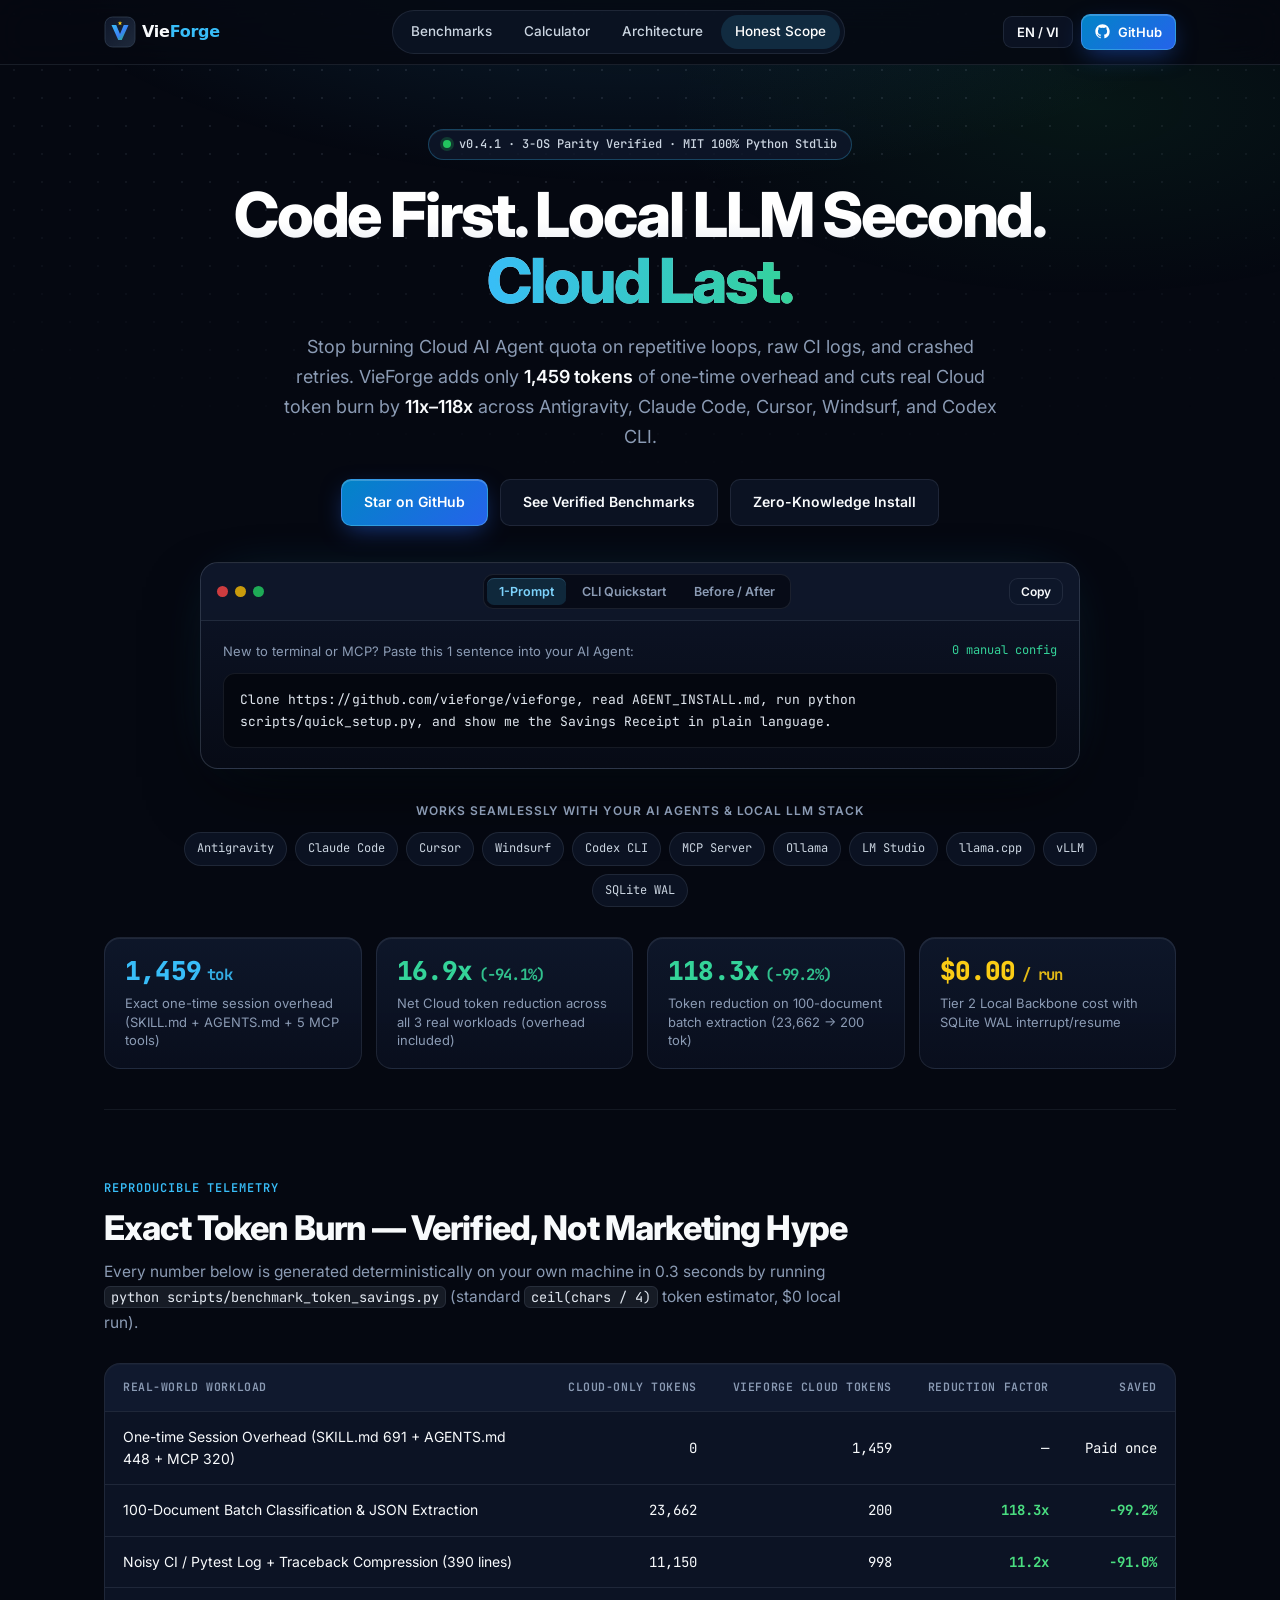
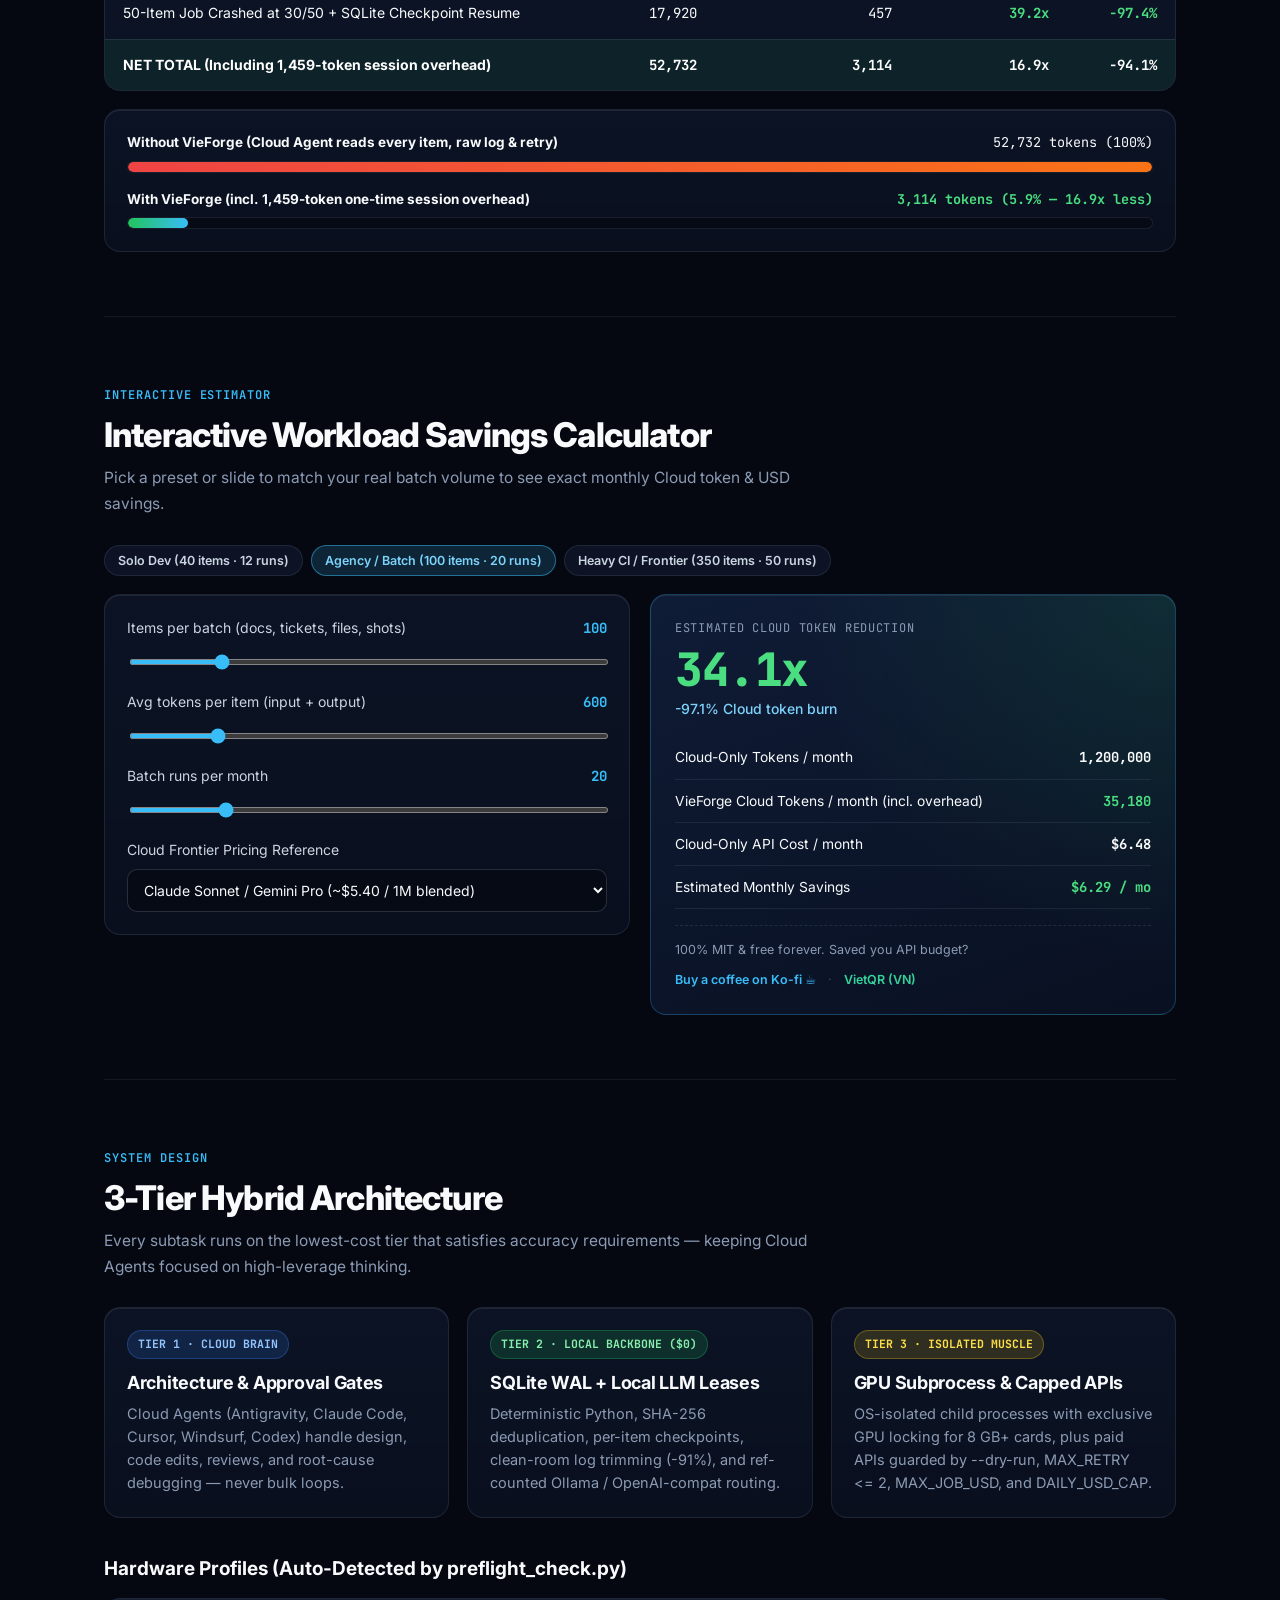
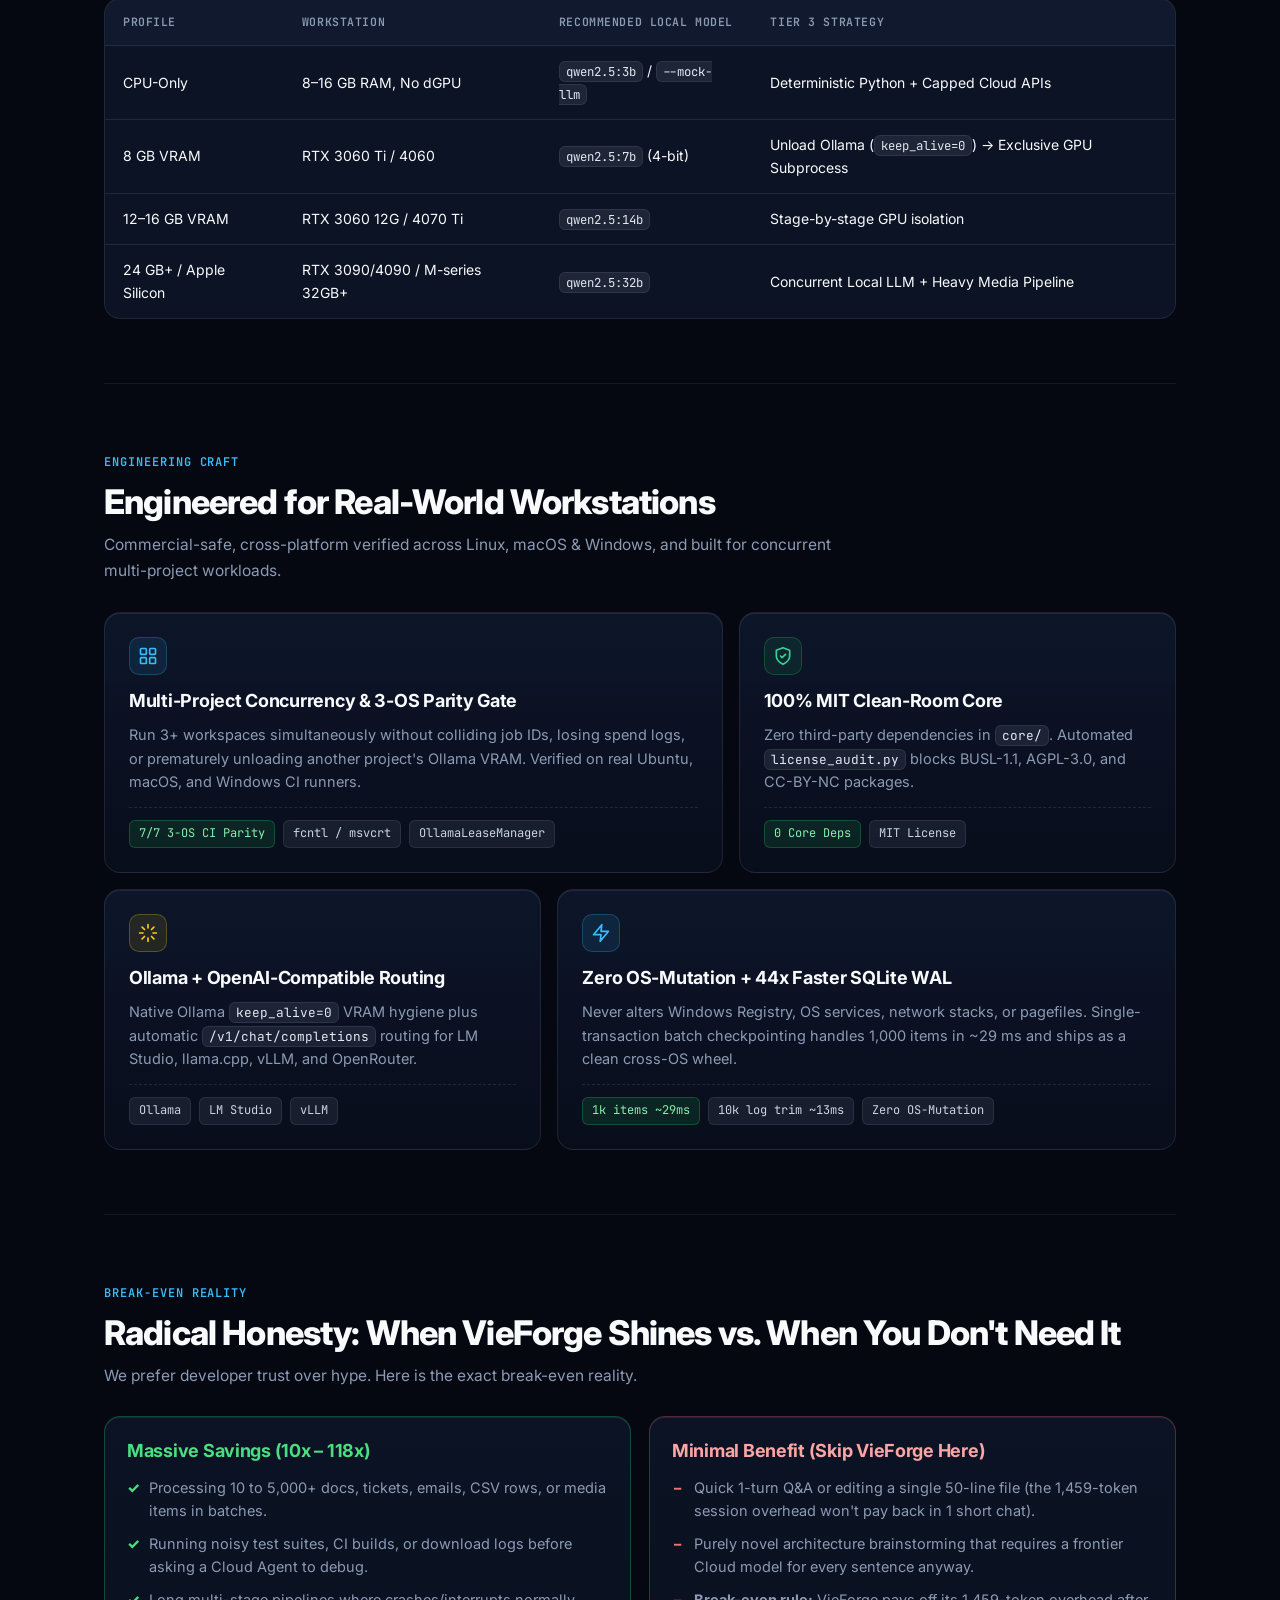
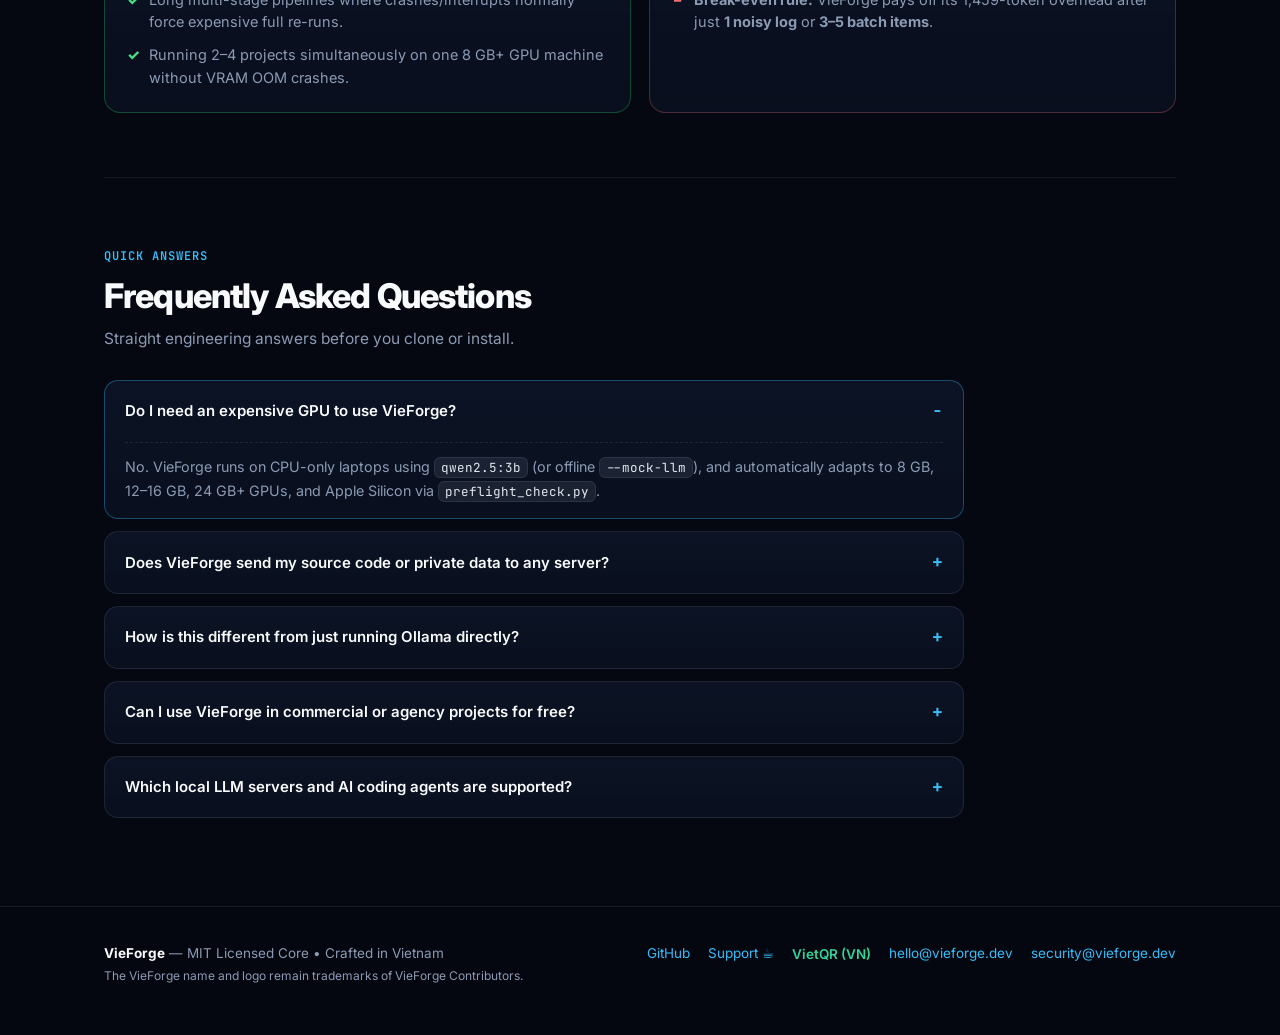
==== website/index.html @ b996d918 "docs(readme,website): add PyPI pip install vieforge quickstart and Example 03" ====
<!doctype html>
<html lang="en">
<head>
  <meta charset="utf-8" />
  <meta name="viewport" content="width=device-width, initial-scale=1" />
  <title>VieForge — 3-Tier Hybrid AI Agent Harness (16.9x Fewer Cloud Tokens)</title>
  <meta name="description" content="Code First, Local LLM Second, Cloud Last. Verified reproducible benchmarks: 1,459-token session overhead, 16.9x net Cloud token reduction (-94.1%) on real batch, CI log, and resume workloads." />
  <meta name="theme-color" content="#050811" />
  <link rel="canonical" href="https://vieforge.dev/" />
  <link rel="alternate" hreflang="en" href="https://vieforge.dev/?lang=en" />
  <link rel="alternate" hreflang="vi" href="https://vieforge.dev/?lang=vi" />
  <link rel="alternate" hreflang="x-default" href="https://vieforge.dev/" />
  <meta property="og:site_name" content="VieForge" />
  <meta property="og:locale" content="en_US" />
  <meta property="og:locale:alternate" content="vi_VN" />
  <meta property="og:title" content="VieForge — 3-Tier Hybrid AI Agent Harness (16.9x Fewer Cloud Tokens)" />
  <meta property="og:description" content="Cut Cloud AI Agent token burn by 11x–118x on real batch, CI log, and resume workloads. 100% Python stdlib, MIT clean-room, reproducible $0 benchmark included." />
  <meta property="og:url" content="https://vieforge.dev/" />
  <meta property="og:type" content="website" />
  <meta property="og:image" content="https://vieforge.dev/assets/og-card.png" />
  <meta property="og:image:width" content="1200" />
  <meta property="og:image:height" content="630" />
  <meta property="og:image:alt" content="VieForge — Code First, Local LLM Second, Cloud Last. 16.9x fewer Cloud tokens (-94.1%)." />
  <meta name="twitter:card" content="summary_large_image" />
  <meta name="twitter:title" content="VieForge — 3-Tier Hybrid AI Agent Harness (16.9x Fewer Cloud Tokens)" />
  <meta name="twitter:description" content="Cut Cloud AI Agent token burn by 11x–118x on real workloads. 100% Python stdlib, MIT clean-room, reproducible $0 benchmark." />
  <meta name="twitter:image" content="https://vieforge.dev/assets/og-card.png" />
  <link rel="icon" type="image/svg+xml" href="assets/favicon.svg" />
  <link rel="apple-touch-icon" href="assets/favicon.svg" />
  <link rel="preconnect" href="https://fonts.googleapis.com" />
  <link rel="preconnect" href="https://fonts.gstatic.com" crossorigin />
  <link href="https://fonts.googleapis.com/css2?family=Inter:wght@400;500;600;700;800&family=JetBrains+Mono:wght@400;500;600;700&display=swap" rel="stylesheet" />
  <script type="application/ld+json">
  {
    "@context": "https://schema.org",
    "@type": "SoftwareApplication",
    "name": "VieForge",
    "applicationCategory": "DeveloperApplication",
    "operatingSystem": "Windows, macOS, Linux",
    "url": "https://vieforge.dev/",
    "codeRepository": "https://github.com/vieforge/vieforge",
    "license": "https://opensource.org/licenses/MIT",
    "description": "Code First, Local LLM Second, Cloud Last. 3-Tier Hybrid AI Agent Harness for checkpointed, budget-guarded local execution with 16.9x net Cloud token reduction.",
    "offers": {
      "@type": "Offer",
      "price": "0",
      "priceCurrency": "USD"
    }
  }
  </script>
  <script type="application/ld+json">
  {
    "@context": "https://schema.org",
    "@type": "FAQPage",
    "mainEntity": [
      {
        "@type": "Question",
        "name": "Do I need an expensive GPU to run VieForge?",
        "acceptedAnswer": {
          "@type": "Answer",
          "text": "No. VieForge works on CPU-only laptops with qwen2.5:3b or offline --mock-llm, and automatically scales to 8 GB, 12-16 GB, 24 GB+ GPUs, and Apple Silicon via preflight_check.py."
        }
      },
      {
        "@type": "Question",
        "name": "Does VieForge send my source code or data to external servers?",
        "acceptedAnswer": {
          "@type": "Answer",
          "text": "No. All SQLite checkpoints, log trimming, and local LLM routing run 100% locally on your workstation with zero telemetry and zero external relay."
        }
      },
      {
        "@type": "Question",
        "name": "How is VieForge different from just calling Ollama directly?",
        "acceptedAnswer": {
          "@type": "Answer",
          "text": "VieForge adds per-item SQLite WAL crash/resume ($0 re-runs), SHA-256 deduplication, 91% CI log compression, hard USD budget caps, ref-counted multi-project VRAM leases, and 5 compact MCP tools."
        }
      },
      {
        "@type": "Question",
        "name": "Is VieForge free for commercial and agency projects?",
        "acceptedAnswer": {
          "@type": "Answer",
          "text": "Yes. The core engine is 100% MIT-licensed Python stdlib with an automated license_audit.py scanner blocking AGPL, BUSL-1.1, and non-commercial dependencies."
        }
      }
    ]
  }
  </script>
  <style>
    :root {
      --bg: #050811;
      --bg-elevated: #0a101f;
      --surface: #0c1324;
      --panel: #0c1324;
      --surface-2: #121c33;
      --border: rgba(148, 163, 184, 0.14);
      --border-strong: rgba(148, 163, 184, 0.24);
      --line: rgba(148, 163, 184, 0.16);
      --specular: rgba(255, 255, 255, 0.08);
      --text: #f8fafc;
      --text-soft: #cbd5e1;
      --muted: #8b9bb4;
      --accent: #38bdf8;
      --accent-blue: #3b82f6;
      --accent-2: #22c55e;
      --emerald: #34d399;
      --gold: #facc15;
      --danger: #f87171;
      --font-sans: "Inter", system-ui, -apple-system, BlinkMacSystemFont, "Segoe UI", Roboto, sans-serif;
      --font-mono: "JetBrains Mono", ui-monospace, SFMono-Regular, Consolas, monospace;
      --radius: 16px;
      --radius-sm: 10px;
    }

    * { box-sizing: border-box; }
    html {
      scroll-behavior: smooth;
      overflow-x: clip;
      -webkit-text-size-adjust: 100%;
    }
    body {
      margin: 0;
      font-family: var(--font-sans);
      background-color: var(--bg);
      color: var(--text);
      line-height: 1.6;
      overflow-x: clip;
      max-width: 100%;
      position: relative;
      -webkit-font-smoothing: antialiased;
    }

    /* Subtle architectural dot-grid + radial top spotlight (Linear/Vercel aesthetic) */
    .bg-atmosphere {
      position: fixed;
      inset: 0;
      z-index: -1;
      pointer-events: none;
      background:
        radial-gradient(ellipse 80% 50% at 50% -12%, rgba(56, 189, 248, 0.16), transparent 65%),
        radial-gradient(ellipse 55% 35% at 85% 12%, rgba(34, 197, 94, 0.08), transparent 60%);
    }
    .bg-grid {
      position: fixed;
      inset: 0;
      z-index: -1;
      pointer-events: none;
      background-image: radial-gradient(rgba(148, 163, 184, 0.14) 1px, transparent 1px);
      background-size: 28px 28px;
      mask-image: radial-gradient(ellipse 90% 60% at 50% 0%, #000 35%, transparent 90%);
      -webkit-mask-image: radial-gradient(ellipse 90% 60% at 50% 0%, #000 35%, transparent 90%);
    }

    img, svg { max-width: 100%; height: auto; }
    code {
      font-family: var(--font-mono);
      font-size: 0.88em;
      background: rgba(148, 163, 184, 0.12);
      border: 1px solid rgba(148, 163, 184, 0.14);
      padding: 1px 6px;
      border-radius: 6px;
      color: #e2e8f0;
      overflow-wrap: anywhere;
      word-break: break-word;
    }
    a { color: var(--accent); text-decoration: none; transition: color 0.15s ease; }
    a:hover { color: #7dd3fc; }
    a:focus-visible, button:focus-visible, input:focus-visible, select:focus-visible, summary:focus-visible {
      outline: 2px solid var(--accent);
      outline-offset: 2px;
      border-radius: 6px;
    }
    .skip-link {
      position: fixed;
      top: -60px;
      left: 16px;
      z-index: 100;
      padding: 10px 16px;
      border-radius: 10px;
      background: #0284c7;
      color: #fff;
      font-weight: 700;
      font-size: 13.5px;
      transition: top 0.15s ease;
    }
    .skip-link:focus { top: 12px; color: #fff; }

    .container { width: 100%; max-width: 1120px; margin: 0 auto; padding: 0 24px; }
    main, section, .card, .bento-card, .kpi, .demo-window, .calc-out, .table-wrap, .terminal {
      min-width: 0;
      max-width: 100%;
    }
    section[id] { scroll-margin-top: 76px; }

    /* Sticky Minimal Glass Navbar */
    header {
      position: sticky;
      top: 0;
      z-index: 40;
      background: rgba(5, 8, 17, 0.8);
      backdrop-filter: blur(16px);
      -webkit-backdrop-filter: blur(16px);
      border-bottom: 1px solid var(--border);
    }
    .nav {
      display: flex;
      align-items: center;
      justify-content: space-between;
      height: 64px;
      gap: 16px;
    }
    .brand-link { display: inline-flex; align-items: center; flex-shrink: 0; }
    .brand-logo { height: 32px; width: auto; display: block; }

    .nav-center {
      display: flex;
      align-items: center;
      gap: 4px;
      padding: 4px;
      border-radius: 999px;
      background: rgba(15, 23, 42, 0.65);
      border: 1px solid var(--border);
    }
    .nav-center a {
      color: var(--text-soft);
      font-size: 13.5px;
      font-weight: 500;
      padding: 6px 14px;
      border-radius: 999px;
      transition: background 0.15s ease, color 0.15s ease;
    }
    .nav-center a:hover, .nav-center a.active {
      background: rgba(56, 189, 248, 0.14);
      color: #fff;
      text-decoration: none;
    }
    .star-pill {
      display: none;
      font-family: var(--font-mono);
      font-size: 11.5px;
      padding: 1px 6px;
      border-radius: 999px;
      background: rgba(255, 255, 255, 0.18);
      color: #fff;
    }
    .star-pill.ready { display: inline-flex; align-items: center; }
    .nav-actions {
      display: flex;
      align-items: center;
      gap: 8px;
      flex-shrink: 0;
    }

    .btn {
      display: inline-flex;
      align-items: center;
      justify-content: center;
      gap: 8px;
      padding: 10px 18px;
      border-radius: var(--radius-sm);
      font-family: inherit;
      font-weight: 600;
      font-size: 14px;
      border: 1px solid var(--border);
      cursor: pointer;
      transition: transform 0.14s ease, background 0.15s ease, border-color 0.15s ease, box-shadow 0.15s ease;
      text-align: center;
      max-width: 100%;
      white-space: nowrap;
    }
    .btn:active { transform: translateY(1px); }
    .btn-sm { padding: 7px 13px; font-size: 13px; border-radius: 9px; }
    .btn-primary {
      background: linear-gradient(135deg, #0284c7 0%, #2563eb 100%);
      color: #fff;
      border: 1px solid rgba(125, 211, 252, 0.35);
      box-shadow: 0 1px 0 rgba(255,255,255,0.2) inset, 0 8px 24px -6px rgba(37, 99, 235, 0.55);
    }
    .btn-primary:hover {
      color: #fff;
      filter: brightness(1.08);
      box-shadow: 0 1px 0 rgba(255,255,255,0.25) inset, 0 12px 28px -6px rgba(56, 189, 248, 0.6);
      text-decoration: none;
    }
    .btn-ghost {
      background: rgba(15, 23, 42, 0.72);
      color: var(--text);
      border-color: var(--border);
    }
    .btn-ghost:hover {
      background: var(--surface-2);
      border-color: var(--border-strong);
      color: #fff;
      text-decoration: none;
    }

    .menu-toggle {
      display: none;
      width: 40px;
      height: 40px;
      padding: 0;
      border-radius: 10px;
      background: rgba(15, 23, 42, 0.8);
      border: 1px solid var(--border);
      color: var(--text);
      align-items: center;
      justify-content: center;
      cursor: pointer;
    }
    .mobile-drawer {
      display: none;
      position: fixed;
      top: 57px;
      left: 0;
      right: 0;
      z-index: 39;
      background: rgba(5, 8, 17, 0.96);
      backdrop-filter: blur(20px);
      -webkit-backdrop-filter: blur(20px);
      border-bottom: 1px solid var(--border-strong);
      padding: 12px 16px 18px;
      box-shadow: 0 24px 48px rgba(0, 0, 0, 0.65);
    }
    .mobile-drawer.open { display: block; }
    .mobile-drawer a {
      display: flex;
      align-items: center;
      justify-content: space-between;
      padding: 13px 12px;
      border-radius: 10px;
      color: var(--text);
      font-size: 15px;
      font-weight: 600;
      border-bottom: 1px solid rgba(148, 163, 184, 0.08);
    }
    .mobile-drawer a:last-of-type { border-bottom: 0; }
    .mobile-drawer a:hover { background: rgba(56, 189, 248, 0.08); text-decoration: none; }

    /* Hero Section */
    .hero { padding: 64px 0 40px; text-align: center; }
    .status-pill {
      display: inline-flex;
      align-items: center;
      justify-content: center;
      gap: 8px;
      padding: 6px 14px;
      border-radius: 999px;
      font-family: var(--font-mono);
      font-size: 12px;
      font-weight: 500;
      background: rgba(15, 23, 42, 0.85);
      color: #cbd5e1;
      border: 1px solid rgba(56, 189, 248, 0.28);
      box-shadow: 0 1px 0 var(--specular) inset;
      margin-bottom: 22px;
      max-width: 100%;
      line-height: 1.4;
    }
    .pulse-dot {
      width: 8px;
      height: 8px;
      border-radius: 50%;
      background: var(--accent-2);
      box-shadow: 0 0 0 3px rgba(34, 197, 94, 0.22);
      flex-shrink: 0;
    }

    h1 {
      font-size: clamp(32px, 5.6vw, 62px);
      font-weight: 800;
      line-height: 1.07;
      margin: 0 auto 18px;
      letter-spacing: -0.035em;
      max-width: 880px;
      text-wrap: balance;
      background: linear-gradient(180deg, #ffffff 30%, #b6c4da 100%);
      -webkit-background-clip: text;
      -webkit-text-fill-color: transparent;
    }
    h1 .accent-grad {
      background: linear-gradient(95deg, #38bdf8 0%, #34d399 100%);
      -webkit-background-clip: text;
      -webkit-text-fill-color: transparent;
    }
    .lead {
      max-width: 720px;
      margin: 0 auto 28px;
      color: var(--muted);
      font-size: clamp(15.5px, 2vw, 18px);
      line-height: 1.65;
    }
    .lead strong { color: var(--text); font-weight: 600; }

    .cta-row {
      display: flex;
      justify-content: center;
      flex-wrap: wrap;
      gap: 12px;
      margin-bottom: 36px;
    }
    .cta-row .btn { min-height: 46px; padding: 11px 22px; }

    /* Interactive Mac-Style Product Demo Window in Hero */
    .demo-window {
      max-width: 880px;
      margin: 0 auto 32px;
      text-align: left;
      background: linear-gradient(180deg, rgba(14, 22, 42, 0.95) 0%, rgba(7, 11, 22, 0.98) 100%);
      border: 1px solid var(--border-strong);
      border-radius: 18px;
      box-shadow: 0 1px 0 var(--specular) inset, 0 28px 70px -20px rgba(0, 0, 0, 0.8), 0 0 60px -24px rgba(56, 189, 248, 0.25);
      overflow: hidden;
    }
    .demo-bar {
      display: flex;
      align-items: center;
      justify-content: space-between;
      gap: 12px;
      padding: 11px 16px;
      background: rgba(15, 23, 42, 0.9);
      border-bottom: 1px solid var(--border);
      flex-wrap: wrap;
    }
    .win-dots { display: flex; align-items: center; gap: 7px; }
    .win-dots span { width: 11px; height: 11px; border-radius: 50%; }
    .dot-r { background: #ef4444; opacity: 0.85; }
    .dot-y { background: #eab308; opacity: 0.85; }
    .dot-g { background: #22c55e; opacity: 0.85; }

    .demo-tabs {
      display: flex;
      align-items: center;
      gap: 4px;
      background: rgba(5, 8, 17, 0.7);
      border: 1px solid var(--border);
      border-radius: 10px;
      padding: 3px;
      flex-wrap: wrap;
    }
    .demo-tab {
      background: transparent;
      border: 0;
      color: var(--muted);
      font-family: var(--font-sans);
      font-size: 12.5px;
      font-weight: 600;
      padding: 6px 12px;
      border-radius: 7px;
      cursor: pointer;
      transition: background 0.15s ease, color 0.15s ease;
    }
    .demo-tab:hover { color: var(--text); }
    .demo-tab.active {
      background: rgba(56, 189, 248, 0.16);
      color: #7dd3fc;
      box-shadow: 0 1px 0 rgba(125, 211, 252, 0.2) inset;
    }

    .demo-body { padding: 20px 22px; }
    .demo-pane { display: none; }
    .demo-pane.active { display: block; }
    .pane-meta {
      display: flex;
      align-items: center;
      justify-content: space-between;
      gap: 10px;
      flex-wrap: wrap;
      margin-bottom: 12px;
      font-size: 13px;
      color: var(--muted);
    }
    .code-block {
      font-family: var(--font-mono);
      font-size: 13px;
      line-height: 1.65;
      color: #e2e8f0;
      background: #04070f;
      border: 1px solid rgba(148, 163, 184, 0.12);
      border-radius: 12px;
      padding: 15px 16px;
      margin: 0;
      overflow-wrap: anywhere;
      word-break: break-word;
    }
    .code-block .c-dim { color: #64748b; }
    .code-block .c-cyan { color: #38bdf8; }
    .code-block .c-green { color: #4ade80; font-weight: 700; }
    .code-block .c-gold { color: #facc15; }

    .compare-split {
      display: grid;
      grid-template-columns: repeat(2, minmax(0, 1fr));
      gap: 14px;
    }
    .compare-box {
      border-radius: 12px;
      padding: 15px 16px;
      border: 1px solid var(--border);
      background: #04070f;
    }
    .compare-box.bad { border-color: rgba(248, 113, 113, 0.28); }
    .compare-box.good-box { border-color: rgba(34, 197, 94, 0.36); background: rgba(6, 22, 18, 0.55); }
    .compare-tag {
      font-family: var(--font-mono);
      font-size: 11.5px;
      font-weight: 700;
      text-transform: uppercase;
      letter-spacing: 0.04em;
      margin-bottom: 6px;
    }
    .compare-num {
      font-family: var(--font-mono);
      font-size: 24px;
      font-weight: 800;
      line-height: 1.15;
      margin-bottom: 6px;
    }

    /* Ecosystem Trust Strip */
    .ecosystem-strip {
      max-width: 920px;
      margin: 0 auto 30px;
      text-align: center;
    }
    .eco-label {
      font-size: 12px;
      font-weight: 600;
      text-transform: uppercase;
      letter-spacing: 0.08em;
      color: var(--muted);
      margin-bottom: 12px;
    }
    .eco-pills {
      display: flex;
      flex-wrap: wrap;
      justify-content: center;
      gap: 8px;
    }
    .chip {
      display: inline-flex;
      align-items: center;
      gap: 6px;
      padding: 6px 12px;
      border-radius: 999px;
      background: rgba(15, 23, 42, 0.7);
      border: 1px solid var(--border);
      font-family: var(--font-mono);
      font-size: 12px;
      color: var(--text-soft);
      transition: border-color 0.15s ease, color 0.15s ease;
    }
    .chip:hover { border-color: rgba(56, 189, 248, 0.4); color: var(--text); }

    /* KPI Strip */
    .kpi-grid {
      display: grid;
      grid-template-columns: repeat(4, minmax(0, 1fr));
      gap: 14px;
      margin: 0 auto;
      text-align: left;
    }
    .kpi {
      background: linear-gradient(180deg, rgba(16, 25, 46, 0.85) 0%, rgba(10, 16, 31, 0.9) 100%);
      border: 1px solid var(--border);
      border-radius: var(--radius);
      padding: 18px 20px;
      box-shadow: 0 1px 0 var(--specular) inset;
      transition: border-color 0.2s ease, transform 0.2s ease;
    }
    .kpi:hover { border-color: rgba(56, 189, 248, 0.35); transform: translateY(-2px); }
    .kpi-val {
      font-family: var(--font-mono);
      font-size: clamp(20px, 2.5vw, 26px);
      font-weight: 800;
      letter-spacing: -0.03em;
      color: var(--emerald);
      line-height: 1.15;
      display: flex;
      align-items: baseline;
      flex-wrap: wrap;
      gap: 4px 6px;
    }
    .kpi-val.cyan { color: var(--accent); }
    .kpi-val.gold { color: var(--gold); }
    .kpi-sub { font-size: 0.6em; font-weight: 700; opacity: 0.9; }
    .kpi-label { font-size: 13px; color: var(--muted); margin-top: 8px; line-height: 1.45; }

    /* Sections */
    section { padding: 64px 0; border-top: 1px solid rgba(148, 163, 184, 0.1); }
    section.hero { border-top: 0; }
    .sec-kicker {
      display: inline-flex;
      align-items: center;
      gap: 6px;
      font-family: var(--font-mono);
      font-size: 12px;
      font-weight: 600;
      text-transform: uppercase;
      letter-spacing: 0.08em;
      color: var(--accent);
      margin-bottom: 10px;
    }
    h2 {
      font-size: clamp(24px, 3.6vw, 34px);
      font-weight: 800;
      line-height: 1.18;
      margin: 0 0 10px;
      letter-spacing: -0.025em;
      text-wrap: balance;
    }
    .sub {
      color: var(--muted);
      margin: 0 0 28px;
      max-width: 740px;
      font-size: 15.5px;
      line-height: 1.65;
    }

    /* Cards & Bento Grid */
    .card {
      background: linear-gradient(180deg, rgba(14, 22, 42, 0.8) 0%, rgba(10, 16, 31, 0.92) 100%);
      border: 1px solid var(--border);
      border-radius: var(--radius);
      padding: 22px;
      box-shadow: 0 1px 0 var(--specular) inset;
      transition: border-color 0.2s ease, transform 0.2s ease;
    }
    .card:hover { border-color: var(--border-strong); }
    .card h3 { margin: 0 0 8px; font-size: 18px; font-weight: 700; line-height: 1.3; letter-spacing: -0.015em; }
    .card p { margin: 0; color: var(--muted); font-size: 14.5px; line-height: 1.6; }

    .grid-3 { display: grid; grid-template-columns: repeat(3, minmax(0, 1fr)); gap: 18px; }
    .grid-2 { display: grid; grid-template-columns: repeat(2, minmax(0, 1fr)); gap: 18px; }

    /* Asymmetrical Modular Bento Grid (Linear / Supabase standard) */
    .bento-grid {
      display: grid;
      grid-template-columns: repeat(12, minmax(0, 1fr));
      gap: 16px;
    }
    .bento-7 { grid-column: span 7; }
    .bento-5 { grid-column: span 5; }
    .bento-card {
      position: relative;
      overflow: hidden;
      display: flex;
      flex-direction: column;
      justify-content: space-between;
      gap: 14px;
      background: linear-gradient(180deg, rgba(15, 24, 46, 0.85) 0%, rgba(9, 14, 28, 0.96) 100%);
      border: 1px solid var(--border);
      border-radius: var(--radius);
      padding: 24px;
      box-shadow: 0 1px 0 var(--specular) inset;
      transition: border-color 0.2s ease, transform 0.2s ease;
    }
    .bento-card:hover { border-color: rgba(56, 189, 248, 0.35); transform: translateY(-2px); }
    .bento-icon {
      width: 38px;
      height: 38px;
      border-radius: 10px;
      display: inline-flex;
      align-items: center;
      justify-content: center;
      background: rgba(56, 189, 248, 0.1);
      border: 1px solid rgba(56, 189, 248, 0.24);
      color: var(--accent);
      margin-bottom: 12px;
    }
    .bento-icon.green { background: rgba(34, 197, 94, 0.1); border-color: rgba(34, 197, 94, 0.26); color: var(--emerald); }
    .bento-icon.gold { background: rgba(250, 204, 21, 0.1); border-color: rgba(250, 204, 21, 0.26); color: var(--gold); }
    .bento-card h3 { margin: 0 0 8px; font-size: 18px; font-weight: 700; letter-spacing: -0.015em; }
    .bento-card p { margin: 0; color: var(--muted); font-size: 14.5px; line-height: 1.6; }
    .bento-footer {
      display: flex;
      flex-wrap: wrap;
      gap: 8px;
      padding-top: 12px;
      border-top: 1px dashed rgba(148, 163, 184, 0.16);
      font-family: var(--font-mono);
      font-size: 12px;
      color: var(--text-soft);
    }
    .mini-tag {
      padding: 3px 9px;
      border-radius: 6px;
      background: rgba(148, 163, 184, 0.1);
      border: 1px solid rgba(148, 163, 184, 0.14);
    }
    .mini-tag.ok { background: rgba(34, 197, 94, 0.12); border-color: rgba(34, 197, 94, 0.28); color: #86efac; }

    .tier-badge {
      display: inline-flex;
      align-items: center;
      gap: 6px;
      font-family: var(--font-mono);
      font-size: 11.5px;
      font-weight: 700;
      padding: 4px 10px;
      border-radius: 999px;
      margin-bottom: 12px;
    }
    .t1 { background: rgba(59, 130, 246, 0.16); border: 1px solid rgba(59, 130, 246, 0.3); color: #93c5fd; }
    .t2 { background: rgba(34, 197, 94, 0.16); border: 1px solid rgba(34, 197, 94, 0.3); color: #86efac; }
    .t3 { background: rgba(250, 204, 21, 0.15); border: 1px solid rgba(250, 204, 21, 0.3); color: #fde047; }

    /* Tables */
    .table-wrap {
      overflow-x: auto;
      -webkit-overflow-scrolling: touch;
      background: var(--surface);
      border: 1px solid var(--border);
      border-radius: var(--radius);
      box-shadow: 0 1px 0 var(--specular) inset;
    }
    table { width: 100%; border-collapse: collapse; font-size: 14px; }
    th, td { padding: 14px 18px; text-align: left; border-bottom: 1px solid var(--border); }
    th {
      color: var(--muted);
      font-family: var(--font-mono);
      font-weight: 600;
      font-size: 11.5px;
      text-transform: uppercase;
      letter-spacing: 0.05em;
      background: rgba(18, 28, 51, 0.72);
    }
    tbody tr { transition: background 0.12s ease; }
    tbody tr:hover { background: rgba(56, 189, 248, 0.04); }
    tr:last-child td { border-bottom: 0; }
    tr.total-row td { background: rgba(34, 197, 94, 0.09); font-weight: 700; color: #fff; }
    .num { font-family: var(--font-mono); text-align: right; white-space: nowrap; }
    .good { color: #4ade80; font-weight: 700; }

    /* Bar Chart */
    .bar-card { margin-top: 18px; }
    .bar-row { margin-bottom: 16px; }
    .bar-row:last-child { margin-bottom: 0; }
    .bar-meta {
      display: flex;
      justify-content: space-between;
      align-items: baseline;
      flex-wrap: wrap;
      font-size: 13.5px;
      margin-bottom: 7px;
      gap: 4px 12px;
    }
    .bar-track {
      height: 12px;
      background: #060a14;
      border-radius: 999px;
      overflow: hidden;
      border: 1px solid var(--border);
    }
    .bar-fill { height: 100%; border-radius: 999px; transition: width 0.45s cubic-bezier(0.22, 1, 0.36, 1); }
    .bar-cloud { background: linear-gradient(90deg, #ef4444, #f97316); }
    .bar-vf { background: linear-gradient(90deg, #22c55e, #38bdf8); }

    /* Calculator */
    .preset-row {
      display: flex;
      flex-wrap: wrap;
      gap: 8px;
      margin-bottom: 18px;
    }
    .preset-btn {
      padding: 7px 13px;
      border-radius: 999px;
      border: 1px solid var(--border);
      background: rgba(15, 23, 42, 0.8);
      color: var(--text-soft);
      font-family: inherit;
      font-size: 12.5px;
      font-weight: 600;
      cursor: pointer;
      transition: all 0.15s ease;
    }
    .preset-btn:hover { border-color: rgba(56, 189, 248, 0.45); color: #fff; }
    .preset-btn.active {
      background: rgba(56, 189, 248, 0.16);
      border-color: rgba(56, 189, 248, 0.5);
      color: #7dd3fc;
    }

    .calc-grid { display: grid; grid-template-columns: repeat(2, minmax(0, 1fr)); gap: 20px; align-items: start; }
    .field { margin-bottom: 18px; }
    .field label {
      display: flex;
      justify-content: space-between;
      align-items: baseline;
      gap: 10px;
      font-size: 14px;
      margin-bottom: 8px;
      color: var(--text-soft);
    }
    .field label strong { font-family: var(--font-mono); color: var(--accent); font-size: 14px; }
    .field input[type="range"] {
      width: 100%;
      height: 6px;
      accent-color: var(--accent);
      cursor: pointer;
    }
    .field select {
      width: 100%;
      padding: 11px 12px;
      border-radius: 10px;
      border: 1px solid var(--border-strong);
      background: #060a14;
      color: var(--text);
      font-family: inherit;
      font-size: 14px;
    }
    .calc-out {
      background: radial-gradient(circle at top right, rgba(34, 197, 94, 0.12), transparent 55%),
                  linear-gradient(160deg, #0f1c36 0%, #091021 100%);
      border: 1px solid rgba(56, 189, 248, 0.25);
      border-radius: var(--radius);
      padding: 24px;
      box-shadow: 0 1px 0 var(--specular) inset;
    }
    .calc-big {
      font-family: var(--font-mono);
      font-size: clamp(34px, 5vw, 46px);
      font-weight: 800;
      letter-spacing: -0.03em;
      color: #4ade80;
      line-height: 1.05;
      margin: 8px 0 4px;
    }
    .calc-row {
      display: flex;
      justify-content: space-between;
      align-items: baseline;
      gap: 12px;
      padding: 10px 0;
      border-bottom: 1px solid rgba(148, 163, 184, 0.12);
      font-size: 13.8px;
    }
    .calc-row:last-of-type { border-bottom: 0; }

    .list-clean { list-style: none; margin: 14px 0 0; padding: 0; color: var(--muted); font-size: 14.5px; line-height: 1.58; }
    .list-clean li {
      position: relative;
      padding-left: 22px;
      margin-bottom: 10px;
    }
    .list-clean li:last-child { margin-bottom: 0; }
    .list-clean.yes li::before {
      content: "✓";
      position: absolute;
      left: 0;
      top: 0;
      color: #4ade80;
      font-weight: 800;
    }
    .list-clean.no li::before {
      content: "–";
      position: absolute;
      left: 2px;
      top: 0;
      color: #f87171;
      font-weight: 800;
    }

    .faq-list { display: grid; gap: 12px; max-width: 860px; }
    details.faq-item {
      background: linear-gradient(180deg, rgba(14, 22, 42, 0.8) 0%, rgba(10, 16, 31, 0.92) 100%);
      border: 1px solid var(--border);
      border-radius: 14px;
      padding: 0;
      transition: border-color 0.15s ease;
    }
    details.faq-item[open] { border-color: rgba(56, 189, 248, 0.35); }
    details.faq-item summary {
      list-style: none;
      cursor: pointer;
      padding: 16px 20px;
      font-weight: 600;
      font-size: 15px;
      color: var(--text);
      display: flex;
      align-items: center;
      justify-content: space-between;
      gap: 14px;
    }
    details.faq-item summary::-webkit-details-marker { display: none; }
    details.faq-item summary::after {
      content: "+";
      font-family: var(--font-mono);
      font-size: 18px;
      color: var(--accent);
      flex-shrink: 0;
      transition: transform 0.15s ease;
    }
    details.faq-item[open] summary::after { content: "−"; }
    .faq-ans {
      padding: 0 20px 18px;
      color: var(--muted);
      font-size: 14.3px;
      line-height: 1.65;
      border-top: 1px dashed rgba(148, 163, 184, 0.14);
      padding-top: 12px;
      margin: 0 20px 16px;
      padding-left: 0;
      padding-right: 0;
      padding-bottom: 0;
    }

    @media (prefers-reduced-motion: reduce) {
      html { scroll-behavior: auto; }
      *, *::before, *::after { transition-duration: 0.01ms !important; animation-duration: 0.01ms !important; }
    }

    footer {
      border-top: 1px solid var(--border);
      padding: 36px 0 48px;
      margin-top: 24px;
      color: var(--muted);
      font-size: 13.5px;
      background: rgba(4, 7, 15, 0.6);
    }
    .foot-row { display: flex; justify-content: space-between; align-items: flex-start; flex-wrap: wrap; gap: 20px; }
    .foot-links { display: flex; gap: 18px; flex-wrap: wrap; align-items: center; }

    /* Tablet Breakpoint (<= 960px) */
    @media (max-width: 960px) {
      .kpi-grid { grid-template-columns: repeat(2, minmax(0, 1fr)); }
      .grid-3 { grid-template-columns: repeat(2, minmax(0, 1fr)); }
      .bento-7, .bento-5 { grid-column: span 12; }
      .calc-grid { grid-template-columns: 1fr; }
    }

    /* Mobile-First Responsive Experience (<= 768px) */
    @media (max-width: 768px) {
      .container { padding: 0 16px; }
      .nav { height: 56px; gap: 10px; }
      .brand-logo { height: 27px; }
      .nav-center, .nav-gh-desktop { display: none; }
      .menu-toggle { display: inline-flex; }

      .hero { padding: 28px 0 24px; }
      .status-pill { font-size: 11px; padding: 6px 12px; border-radius: 12px; margin-bottom: 16px; }
      h1 { font-size: clamp(27px, 7.6vw, 38px); margin-bottom: 14px; }
      .lead { font-size: 15px; margin-bottom: 22px; }
      .cta-row { flex-direction: column; align-items: stretch; gap: 10px; margin-bottom: 26px; }
      .cta-row .btn { width: 100%; min-height: 46px; }

      .demo-window { border-radius: 14px; margin-bottom: 26px; }
      .demo-bar { padding: 10px 12px; gap: 8px; }
      .win-dots { display: none; }
      .demo-tabs { width: 100%; justify-content: space-between; flex-wrap: nowrap; }
      .demo-tab { flex: 1; text-align: center; padding: 7px 6px; font-size: 11.5px; white-space: nowrap; }
      #copyActiveBtn { width: 100%; background: rgba(56, 189, 248, 0.1); border-color: rgba(56, 189, 248, 0.28); color: #7dd3fc; padding: 8px 12px !important; }
      .demo-body { padding: 14px; }
      .code-block { padding: 12px; font-size: 12px; }
      .compare-split { grid-template-columns: 1fr; gap: 10px; }
      .compare-num { font-size: 21px; }

      .kpi-grid { grid-template-columns: repeat(2, minmax(0, 1fr)); gap: 10px; }
      .kpi { padding: 14px 13px; border-radius: 13px; }
      .kpi-val { font-size: 19px; }
      .kpi-label { font-size: 12px; margin-top: 6px; }

      section { padding: 40px 0; }
      h2 { font-size: 23px; }
      .sub { font-size: 14.2px; margin-bottom: 20px; }
      .grid-3, .grid-2 { grid-template-columns: 1fr; gap: 14px; }
      .card, .bento-card, .calc-out { padding: 17px; border-radius: 14px; }
      .preset-row { gap: 6px; }
      .preset-btn { flex: 1 1 auto; text-align: center; padding: 8px 10px; }

      /* Scannable Mobile Cards for Data Tables (Zero Horizontal Scroll/Cutoff) */
      .table-wrap { background: transparent; border: 0; border-radius: 0; box-shadow: none; overflow: visible; }
      table.resp-table, table.resp-table thead, table.resp-table tbody,
      table.resp-table th, table.resp-table td, table.resp-table tr {
        display: block; width: 100%;
      }
      table.resp-table thead { display: none; }
      table.resp-table tr {
        background: var(--surface);
        border: 1px solid var(--border);
        border-radius: 13px;
        padding: 13px 15px;
        margin-bottom: 10px;
      }
      table.resp-table tr:last-child { margin-bottom: 0; }
      table.resp-table tr.total-row {
        background: rgba(34, 197, 94, 0.1);
        border-color: rgba(34, 197, 94, 0.38);
      }
      table.resp-table td {
        display: flex;
        justify-content: space-between;
        align-items: baseline;
        gap: 12px;
        padding: 7px 0;
        border-bottom: 1px dashed rgba(148, 163, 184, 0.14);
        font-size: 13.5px;
        text-align: right;
        white-space: normal;
      }
      table.resp-table td:last-child { border-bottom: 0; padding-bottom: 0; }
      table.resp-table td:first-child {
        display: block;
        text-align: left;
        font-weight: 700;
        color: var(--text);
        padding: 0 0 9px;
        margin-bottom: 4px;
        border-bottom: 1px solid var(--border);
        font-size: 14px;
        line-height: 1.4;
      }
      table.resp-table td:first-child::before { display: none; }
      table.resp-table td::before {
        content: attr(data-label);
        font-family: var(--font-sans);
        font-size: 12px;
        font-weight: 600;
        color: var(--muted);
        text-align: left;
        flex-shrink: 0;
      }
      table.resp-table tr.total-row td { background: transparent; }

      .calc-row { font-size: 13px; }
      .foot-row { flex-direction: column; gap: 16px; }
      .foot-links { gap: 14px; }
    }

    @media (max-width: 350px) {
      .kpi-grid { grid-template-columns: 1fr; }
    }
  </style>
</head>
<body>
  <a href="#main-content" class="skip-link" data-i18n="skipLink">Skip to content</a>
  <div class="bg-atmosphere" aria-hidden="true"></div>
  <div class="bg-grid" aria-hidden="true"></div>

  <header>
    <div class="container nav">
      <a href="#" class="brand-link" aria-label="VieForge Home">
        <img src="assets/logo.svg" alt="VieForge" class="brand-logo" />
      </a>
      <nav class="nav-center" aria-label="Primary">
        <a href="#benchmarks" data-i18n="navBench">Benchmarks</a>
        <a href="#calculator" data-i18n="navCalc">Calculator</a>
        <a href="#architecture" data-i18n="navArch">Architecture</a>
        <a href="#honest-scope" data-i18n="navHonest">Honest Scope</a>
      </nav>
      <div class="nav-actions">
        <button type="button" id="langBtn" class="btn btn-ghost btn-sm lang-toggle" aria-label="Switch language">EN / VI</button>
        <a href="https://github.com/vieforge/vieforge" target="_blank" rel="noopener" class="btn btn-primary btn-sm nav-gh-desktop">
          <svg width="15" height="15" viewBox="0 0 24 24" fill="currentColor" aria-hidden="true"><path d="M12 .5C5.65.5.5 5.65.5 12c0 5.08 3.29 9.39 7.86 10.91.57.1.78-.25.78-.55v-1.95c-3.2.7-3.87-1.54-3.87-1.54-.52-1.33-1.28-1.68-1.28-1.68-1.05-.72.08-.7.08-.7 1.16.08 1.77 1.19 1.77 1.19 1.03 1.77 2.71 1.26 3.37.96.1-.75.4-1.26.73-1.55-2.55-.29-5.23-1.28-5.23-5.68 0-1.25.45-2.28 1.18-3.08-.12-.29-.51-1.46.11-3.05 0 0 .97-.31 3.17 1.18a10.9 10.9 0 0 1 5.76 0c2.2-1.49 3.17-1.18 3.17-1.18.62 1.59.23 2.76.11 3.05.74.8 1.18 1.83 1.18 3.08 0 4.41-2.69 5.39-5.25 5.67.42.36.78 1.06.78 2.14v3.17c0 .31.21.66.79.55A11.51 11.51 0 0 0 23.5 12C23.5 5.65 18.35.5 12 .5Z"/></svg>
          GitHub
          <span id="ghStarsBadge" class="star-pill" aria-label="GitHub stars"></span>
        </a>
        <button type="button" id="menuBtn" class="menu-toggle" aria-label="Toggle Menu" aria-expanded="false">
          <svg width="20" height="20" viewBox="0 0 24 24" fill="none" stroke="currentColor" stroke-width="2.2" stroke-linecap="round"><line x1="4" y1="7" x2="20" y2="7"/><line x1="4" y1="12" x2="20" y2="12"/><line x1="4" y1="17" x2="20" y2="17"/></svg>
        </button>
      </div>
    </div>
  </header>

  <div id="mobileDrawer" class="mobile-drawer" aria-label="Mobile Navigation">
    <a href="#benchmarks" class="drawer-link"><span data-i18n="navBench">Benchmarks</span><span style="color:var(--muted);">→</span></a>
    <a href="#calculator" class="drawer-link"><span data-i18n="navCalc">Calculator</span><span style="color:var(--muted);">→</span></a>
    <a href="#architecture" class="drawer-link"><span data-i18n="navArch">Architecture</span><span style="color:var(--muted);">→</span></a>
    <a href="#honest-scope" class="drawer-link"><span data-i18n="navHonest">Honest Scope</span><span style="color:var(--muted);">→</span></a>
    <a href="https://github.com/vieforge/vieforge" target="_blank" rel="noopener" class="drawer-link"><span>GitHub Repository</span><span style="color:var(--accent);">↗</span></a>
  </div>

  <main id="main-content" class="container">
    <section class="hero">
      <div class="status-pill">
        <span class="pulse-dot" aria-hidden="true"></span>
        <span data-i18n="heroPill">v0.4.1 · 3-OS Parity Verified · MIT 100% Python Stdlib</span>
      </div>
      <h1 data-i18n="heroTitle">Code First. Local LLM Second.<br /><span class="accent-grad">Cloud Last.</span></h1>
      <p class="lead" data-i18n="heroLead">
        Stop burning Cloud AI Agent quota on repetitive loops, raw CI logs, and crashed retries.
        VieForge adds only <strong>1,459 tokens</strong> of one-time overhead and cuts real Cloud token burn by <strong>11x–118x</strong> across Antigravity, Claude Code, Cursor, Windsurf, and Codex CLI.
      </p>
      <div class="cta-row">
        <a class="btn btn-primary" href="https://github.com/vieforge/vieforge" target="_blank" rel="noopener" data-i18n="ctaGithub">Star on GitHub</a>
        <a class="btn btn-ghost" href="#benchmarks" data-i18n="ctaBench">See Verified Benchmarks</a>
        <a class="btn btn-ghost" href="https://github.com/vieforge/vieforge/blob/main/AGENT_INSTALL.md" target="_blank" rel="noopener" data-i18n="ctaGuide">Zero-Knowledge Install</a>
      </div>

      <!-- Interactive Product Window (Linear / Raycast / Vercel style) -->
      <div class="demo-window">
        <div class="demo-bar">
          <div class="win-dots" aria-hidden="true">
            <span class="dot-r"></span><span class="dot-y"></span><span class="dot-g"></span>
          </div>
          <div class="demo-tabs" role="tablist">
            <button type="button" class="demo-tab active" data-tab="prompt" role="tab" aria-selected="true" data-i18n="tabPrompt">1-Prompt Setup</button>
            <button type="button" class="demo-tab" data-tab="cli" role="tab" aria-selected="false" data-i18n="tabCli">CLI Quickstart</button>
            <button type="button" class="demo-tab" data-tab="diff" role="tab" aria-selected="false" data-i18n="tabDiff">Before vs After</button>
          </div>
          <button type="button" id="copyActiveBtn" class="btn btn-ghost btn-sm" style="padding:5px 11px;font-size:12px;" data-i18n="copyBtn">Copy</button>
        </div>
        <div class="demo-body">
          <div class="demo-pane active" id="pane-prompt">
            <div class="pane-meta">
              <span data-i18n="promptLabel">New to terminal or MCP? Paste this 1 sentence into your AI Agent:</span>
              <span style="font-family:var(--font-mono);color:var(--emerald);font-size:12px;" data-i18n="paneZero">0 manual config</span>
            </div>
            <p id="agentPrompt" class="code-block">Clone https://github.com/vieforge/vieforge, read AGENT_INSTALL.md, run python scripts/quick_setup.py, and show me the Savings Receipt in plain language.</p>
          </div>

          <div class="demo-pane" id="pane-cli">
            <div class="pane-meta">
              <span data-i18n="cliLabel">Run locally in 30 seconds — $0, works offline even without Ollama:</span>
              <span style="font-family:var(--font-mono);color:var(--accent);font-size:12px;">Windows · macOS · Linux</span>
            </div>
            <div id="cliSnippet" class="code-block">
              <div><span class="c-cyan">$</span> pip install vieforge</div>
              <div><span class="c-cyan">$</span> vieforge setup</div>
              <div><span class="c-cyan">$</span> vieforge bench</div>
              <div class="c-dim"># Output (0.3s deterministic local run):</div>
              <div>COMBINED (incl. 1,459 overhead) : 52,732 -&gt; <span class="c-green">3,114 tokens (16.9x fewer | -94.1%)</span></div>
            </div>
          </div>

          <div class="demo-pane" id="pane-diff">
            <div class="pane-meta">
              <span data-i18n="diffLabel">Real token consumption across 100-doc batch + 390-line CI log + 50-item crash/resume:</span>
              <span style="font-family:var(--font-mono);color:var(--gold);font-size:12px;">ceil(chars / 4)</span>
            </div>
            <div class="compare-split">
              <div class="compare-box bad">
                <div class="compare-tag" style="color:#fca5a5;" data-i18n="diffBadTag">Without VieForge (Cloud-Only)</div>
                <div class="compare-num" style="color:#f87171;">52,732 tok</div>
                <div style="font-size:13px;color:var(--muted);" data-i18n="diffBadDesc">Cloud Agent reads every document, raw traceback, and re-runs failed items from scratch.</div>
              </div>
              <div class="compare-box good-box">
                <div class="compare-tag" style="color:#86efac;" data-i18n="diffGoodTag">With VieForge (incl. 1,459 overhead)</div>
                <div class="compare-num" style="color:#4ade80;">3,114 tok <span style="font-size:14px;">(-94.1%)</span></div>
                <div style="font-size:13px;color:#cbd5e1;" data-i18n="diffGoodDesc">Local Python + SQLite WAL + Ollama handle bulk loops &amp; log trimming; Cloud sees compact JSON.</div>
              </div>
            </div>
          </div>
        </div>
      </div>

      <!-- Ecosystem Stack Strip -->
      <div class="ecosystem-strip">
        <div class="eco-label" data-i18n="ecoLabel">Works seamlessly with your AI Agents &amp; Local LLM Stack</div>
        <div class="eco-pills">
          <span class="chip">Antigravity</span>
          <span class="chip">Claude Code</span>
          <span class="chip">Cursor</span>
          <span class="chip">Windsurf</span>
          <span class="chip">Codex CLI</span>
          <span class="chip">MCP Server</span>
          <span class="chip">Ollama</span>
          <span class="chip">LM Studio</span>
          <span class="chip">llama.cpp</span>
          <span class="chip">vLLM</span>
          <span class="chip">SQLite WAL</span>
        </div>
      </div>

      <!-- 4 Verified KPI Cards -->
      <div class="kpi-grid">
        <div class="kpi">
          <div class="kpi-val cyan">1,459 <span class="kpi-sub">tok</span></div>
          <div class="kpi-label" data-i18n="kpi1">Exact one-time session overhead (SKILL.md + AGENTS.md + 5 MCP tools)</div>
        </div>
        <div class="kpi">
          <div class="kpi-val">16.9x <span class="kpi-sub">(-94.1%)</span></div>
          <div class="kpi-label" data-i18n="kpi2">Net Cloud token reduction across all 3 real workloads (overhead included)</div>
        </div>
        <div class="kpi">
          <div class="kpi-val">118.3x <span class="kpi-sub">(-99.2%)</span></div>
          <div class="kpi-label" data-i18n="kpi3">Token reduction on 100-document batch extraction (23,662 → 200 tok)</div>
        </div>
        <div class="kpi">
          <div class="kpi-val gold">$0.00 <span class="kpi-sub">/ run</span></div>
          <div class="kpi-label" data-i18n="kpi4">Tier 2 Local Backbone cost with SQLite WAL interrupt/resume</div>
        </div>
      </div>
    </section>

    <section id="benchmarks">
      <div class="sec-kicker" data-i18n="kickerBench">Reproducible Telemetry</div>
      <h2 data-i18n="benchTitle">Exact Token Burn — Verified, Not Marketing Hype</h2>
      <p class="sub" data-i18n="benchSub">
        Every number below is generated deterministically on your own machine in 0.3 seconds by running <code>python scripts/benchmark_token_savings.py</code> (standard <code>ceil(chars / 4)</code> token estimator, $0 local run).
      </p>

      <div class="table-wrap">
        <table class="resp-table" id="benchTable">
          <thead>
            <tr>
              <th data-i18n="thWorkload">Real-World Workload</th>
              <th class="num" data-i18n="thCloud">Cloud-Only Tokens</th>
              <th class="num" data-i18n="thVf">VieForge Cloud Tokens</th>
              <th class="num" data-i18n="thFactor">Reduction Factor</th>
              <th class="num" data-i18n="thSaved">Saved</th>
            </tr>
          </thead>
          <tbody>
            <tr>
              <td data-i18n="w0Name">One-time Session Overhead (SKILL.md 691 + AGENTS.md 448 + MCP 320)</td>
              <td class="num" data-label="Cloud-Only">0</td>
              <td class="num" data-label="VieForge">1,459</td>
              <td class="num" data-label="Reduction">—</td>
              <td class="num" data-label="Saved" data-i18n="w0Note">Paid once</td>
            </tr>
            <tr>
              <td data-i18n="w1Name">100-Document Batch Classification &amp; JSON Extraction</td>
              <td class="num" data-label="Cloud-Only">23,662</td>
              <td class="num" data-label="VieForge">200</td>
              <td class="num good" data-label="Reduction">118.3x</td>
              <td class="num good" data-label="Saved">-99.2%</td>
            </tr>
            <tr>
              <td data-i18n="w2Name">Noisy CI / Pytest Log + Traceback Compression (390 lines)</td>
              <td class="num" data-label="Cloud-Only">11,150</td>
              <td class="num" data-label="VieForge">998</td>
              <td class="num good" data-label="Reduction">11.2x</td>
              <td class="num good" data-label="Saved">-91.0%</td>
            </tr>
            <tr>
              <td data-i18n="w3Name">50-Item Job Crashed at 30/50 + SQLite Checkpoint Resume</td>
              <td class="num" data-label="Cloud-Only">17,920</td>
              <td class="num" data-label="VieForge">457</td>
              <td class="num good" data-label="Reduction">39.2x</td>
              <td class="num good" data-label="Saved">-97.4%</td>
            </tr>
            <tr class="total-row">
              <td data-i18n="wTotal">NET TOTAL (Including 1,459-token session overhead)</td>
              <td class="num" data-label="Cloud-Only">52,732</td>
              <td class="num" data-label="VieForge">3,114</td>
              <td class="num good" data-label="Reduction">16.9x</td>
              <td class="num good" data-label="Saved">-94.1%</td>
            </tr>
          </tbody>
        </table>
      </div>

      <div class="card bar-card">
        <div class="bar-row">
          <div class="bar-meta">
            <strong data-i18n="barCloudLabel">Without VieForge (Cloud Agent reads every item, raw log &amp; retry)</strong>
            <span class="num" data-i18n="barCloudVal">52,732 tokens (100%)</span>
          </div>
          <div class="bar-track"><div class="bar-fill bar-cloud" style="width:100%;"></div></div>
        </div>
        <div class="bar-row">
          <div class="bar-meta">
            <strong data-i18n="barVfLabel">With VieForge (incl. 1,459-token one-time session overhead)</strong>
            <span class="num good" data-i18n="barVfVal">3,114 tokens (5.9% — 16.9x less)</span>
          </div>
          <div class="bar-track"><div class="bar-fill bar-vf" style="width:5.9%;"></div></div>
        </div>
      </div>
    </section>

    <section id="calculator">
      <div class="sec-kicker" data-i18n="kickerCalc">Interactive Estimator</div>
      <h2 data-i18n="calcTitle">Interactive Workload Savings Calculator</h2>
      <p class="sub" data-i18n="calcSub">Pick a preset or slide to match your real batch volume to see exact monthly Cloud token &amp; USD savings.</p>

      <div class="preset-row" role="group" aria-label="Workload presets">
        <button type="button" class="preset-btn" data-items="40" data-tok="500" data-runs="12" data-model="5.4" data-i18n="preSolo">Solo Dev (40 items · 12 runs)</button>
        <button type="button" class="preset-btn active" data-items="100" data-tok="600" data-runs="20" data-model="5.4" data-i18n="preAgency">Agency / Batch (100 items · 20 runs)</button>
        <button type="button" class="preset-btn" data-items="350" data-tok="1200" data-runs="50" data-model="27.0" data-i18n="preHeavy">Heavy CI / Frontier (350 items · 50 runs)</button>
      </div>

      <div class="calc-grid">
        <div class="card">
          <div class="field">
            <label><span data-i18n="lblItems">Items per batch (docs, tickets, files, shots)</span><strong id="valItems">100</strong></label>
            <input id="inItems" type="range" min="10" max="500" step="10" value="100" />
          </div>
          <div class="field">
            <label><span data-i18n="lblTok">Avg tokens per item (input + output)</span><strong id="valTok">600</strong></label>
            <input id="inTok" type="range" min="200" max="2500" step="100" value="600" />
          </div>
          <div class="field">
            <label><span data-i18n="lblRuns">Batch runs per month</span><strong id="valRuns">20</strong></label>
            <input id="inRuns" type="range" min="1" max="100" step="1" value="20" />
          </div>
          <div class="field" style="margin-bottom:0;">
            <label><span data-i18n="lblModel">Cloud Frontier Pricing Reference</span></label>
            <select id="inModel">
              <option value="5.4">Claude Sonnet / Gemini Pro (~$5.40 / 1M blended)</option>
              <option value="4.0">GPT-4o (~$4.00 / 1M blended)</option>
              <option value="27.0">Claude Opus / Frontier High (~$27.00 / 1M blended)</option>
            </select>
          </div>
        </div>

        <div class="calc-out">
          <div style="font-family:var(--font-mono);font-size:12px;color:var(--muted);text-transform:uppercase;letter-spacing:0.06em;" data-i18n="calcOutHead">Estimated Cloud Token Reduction</div>
          <div class="calc-big" id="outMult">34.1x</div>
          <div style="font-size:14px;color:#7dd3fc;margin-bottom:16px;font-weight:500;" id="outPct">-97.1% Cloud token burn</div>

          <div class="calc-row">
            <span data-i18n="outCloudLbl">Cloud-Only Tokens / month</span>
            <strong class="num" id="outCloudTok">1,200,000</strong>
          </div>
          <div class="calc-row">
            <span data-i18n="outVfLbl">VieForge Cloud Tokens / month (incl. overhead)</span>
            <strong class="num good" id="outVfTok">35,180</strong>
          </div>
          <div class="calc-row">
            <span data-i18n="outCloudUsdLbl">Cloud-Only API Cost / month</span>
            <strong class="num" id="outCloudUsd">$6.48</strong>
          </div>
          <div class="calc-row">
            <span data-i18n="outSavedUsdLbl">Estimated Monthly Savings</span>
            <strong class="num good" id="outSavedUsd">$6.29 / mo</strong>
          </div>
          <div style="margin-top:16px;padding-top:14px;border-top:1px dashed var(--line);font-size:12.5px;color:var(--muted);display:flex;justify-content:space-between;align-items:center;gap:10px;flex-wrap:wrap;">
            <span data-i18n="calcSupportNote">100% MIT &amp; free forever. Saved you API budget?</span>
            <span style="display:inline-flex;gap:12px;align-items:center;flex-wrap:wrap;">
              <a href="https://ko-fi.com/aivieforge" target="_blank" rel="noopener" style="color:var(--accent);font-weight:600;white-space:nowrap;" data-i18n="calcSupportCta">Buy a coffee on Ko-fi ☕</a>
              <span style="opacity:0.4;">·</span>
              <button type="button" class="open-qr-btn" style="background:none;border:none;padding:0;color:var(--emerald);font-weight:600;font-size:12.5px;cursor:pointer;font-family:inherit;">VietQR (VN)</button>
            </span>
          </div>
        </div>
      </div>
    </section>

    <section id="architecture">
      <div class="sec-kicker" data-i18n="kickerArch">System Design</div>
      <h2 data-i18n="archTitle">3-Tier Hybrid Architecture</h2>
      <p class="sub" data-i18n="archSub">Every subtask runs on the lowest-cost tier that satisfies accuracy requirements — keeping Cloud Agents focused on high-leverage thinking.</p>

      <div class="grid-3">
        <div class="card">
          <span class="tier-badge t1">TIER 1 · CLOUD BRAIN</span>
          <h3 data-i18n="t1Title">Architecture &amp; Approval Gates</h3>
          <p data-i18n="t1Desc">Cloud Agents (Antigravity, Claude Code, Cursor, Windsurf, Codex) handle design, code edits, reviews, and root-cause debugging — never bulk loops.</p>
        </div>
        <div class="card">
          <span class="tier-badge t2">TIER 2 · LOCAL BACKBONE ($0)</span>
          <h3 data-i18n="t2Title">SQLite WAL + Local LLM Leases</h3>
          <p data-i18n="t2Desc">Deterministic Python, SHA-256 deduplication, per-item checkpoints, clean-room log trimming (-91%), and ref-counted Ollama / OpenAI-compat routing.</p>
        </div>
        <div class="card">
          <span class="tier-badge t3">TIER 3 · ISOLATED MUSCLE</span>
          <h3 data-i18n="t3Title">GPU Subprocess &amp; Capped APIs</h3>
          <p data-i18n="t3Desc">OS-isolated child processes with exclusive GPU locking for 8 GB+ cards, plus paid APIs guarded by --dry-run, MAX_RETRY &lt;= 2, MAX_JOB_USD, and DAILY_USD_CAP.</p>
        </div>
      </div>

      <h3 style="margin:36px 0 14px;font-size:19px;font-weight:700;" data-i18n="hwTitle">Hardware Profiles (Auto-Detected by preflight_check.py)</h3>
      <div class="table-wrap">
        <table class="resp-table" id="hwTable">
          <thead>
            <tr>
              <th data-i18n="hwProf">Profile</th>
              <th data-i18n="hwSpec">Workstation</th>
              <th data-i18n="hwModel">Recommended Local Model</th>
              <th data-i18n="hwMode">Tier 3 Strategy</th>
            </tr>
          </thead>
          <tbody>
            <tr><td>CPU-Only</td><td data-label="Workstation">8–16 GB RAM, No dGPU</td><td data-label="Local Model"><code>qwen2.5:3b</code> / <code>--mock-llm</code></td><td data-label="Tier 3">Deterministic Python + Capped Cloud APIs</td></tr>
            <tr><td>8 GB VRAM</td><td data-label="Workstation">RTX 3060 Ti / 4060</td><td data-label="Local Model"><code>qwen2.5:7b</code> (4-bit)</td><td data-label="Tier 3">Unload Ollama (<code>keep_alive=0</code>) → Exclusive GPU Subprocess</td></tr>
            <tr><td>12–16 GB VRAM</td><td data-label="Workstation">RTX 3060 12G / 4070 Ti</td><td data-label="Local Model"><code>qwen2.5:14b</code></td><td data-label="Tier 3">Stage-by-stage GPU isolation</td></tr>
            <tr><td>24 GB+ / Apple Silicon</td><td data-label="Workstation">RTX 3090/4090 / M-series 32GB+</td><td data-label="Local Model"><code>qwen2.5:32b</code></td><td data-label="Tier 3">Concurrent Local LLM + Heavy Media Pipeline</td></tr>
          </tbody>
        </table>
      </div>
    </section>

    <!-- Modular Asymmetrical Bento Feature Grid -->
    <section id="features">
      <div class="sec-kicker" data-i18n="kickerFeat">Engineering Craft</div>
      <h2 data-i18n="featTitle">Engineered for Real-World Workstations</h2>
      <p class="sub" data-i18n="featSub">Commercial-safe, cross-platform verified across Linux, macOS &amp; Windows, and built for concurrent multi-project workloads.</p>

      <div class="bento-grid">
        <div class="bento-card bento-7">
          <div>
            <div class="bento-icon" aria-hidden="true">
              <svg width="20" height="20" viewBox="0 0 24 24" fill="none" stroke="currentColor" stroke-width="2" stroke-linecap="round" stroke-linejoin="round"><rect x="3" y="3" width="7" height="7" rx="1"/><rect x="14" y="3" width="7" height="7" rx="1"/><rect x="14" y="14" width="7" height="7" rx="1"/><rect x="3" y="14" width="7" height="7" rx="1"/></svg>
            </div>
            <h3 data-i18n="f1Title">Multi-Project Concurrency &amp; 3-OS Parity Gate</h3>
            <p data-i18n="f1Desc">Run 3+ workspaces simultaneously without colliding job IDs, losing spend logs, or prematurely unloading another project's Ollama VRAM. Verified on real Ubuntu, macOS, and Windows CI runners.</p>
          </div>
          <div class="bento-footer">
            <span class="mini-tag ok">7/7 3-OS CI Parity</span>
            <span class="mini-tag">fcntl / msvcrt</span>
            <span class="mini-tag">OllamaLeaseManager</span>
          </div>
        </div>

        <div class="bento-card bento-5">
          <div>
            <div class="bento-icon green" aria-hidden="true">
              <svg width="20" height="20" viewBox="0 0 24 24" fill="none" stroke="currentColor" stroke-width="2" stroke-linecap="round" stroke-linejoin="round"><path d="M12 22s8-4 8-10V5l-8-3-8 3v7c0 6 8 10 8 10z"/><path d="m9 12 2 2 4-4"/></svg>
            </div>
            <h3 data-i18n="f2Title">100% MIT Clean-Room Core</h3>
            <p data-i18n="f2Desc">Zero third-party dependencies in <code>core/</code>. Automated <code>license_audit.py</code> blocks BUSL-1.1, AGPL-3.0, and CC-BY-NC packages.</p>
          </div>
          <div class="bento-footer">
            <span class="mini-tag ok">0 Core Deps</span>
            <span class="mini-tag">MIT License</span>
          </div>
        </div>

        <div class="bento-card bento-5">
          <div>
            <div class="bento-icon gold" aria-hidden="true">
              <svg width="20" height="20" viewBox="0 0 24 24" fill="none" stroke="currentColor" stroke-width="2" stroke-linecap="round" stroke-linejoin="round"><path d="M12 2v4"/><path d="m16.2 7.8 2.9-2.9"/><path d="M18 12h4"/><path d="m16.2 16.2 2.9 2.9"/><path d="M12 18v4"/><path d="m4.9 19.1 2.9-2.9"/><path d="M2 12h4"/><path d="m4.9 4.9 2.9 2.9"/></svg>
            </div>
            <h3 data-i18n="f4Title">Ollama + OpenAI-Compatible Routing</h3>
            <p data-i18n="f4Desc">Native Ollama <code>keep_alive=0</code> VRAM hygiene plus automatic <code>/v1/chat/completions</code> routing for LM Studio, llama.cpp, vLLM, and OpenRouter.</p>
          </div>
          <div class="bento-footer">
            <span class="mini-tag">Ollama</span>
            <span class="mini-tag">LM Studio</span>
            <span class="mini-tag">vLLM</span>
          </div>
        </div>

        <div class="bento-card bento-7">
          <div>
            <div class="bento-icon" aria-hidden="true">
              <svg width="20" height="20" viewBox="0 0 24 24" fill="none" stroke="currentColor" stroke-width="2" stroke-linecap="round" stroke-linejoin="round"><polygon points="13 2 3 14 12 14 11 22 21 10 12 10 13 2"/></svg>
            </div>
            <h3 data-i18n="f3Title">Zero OS-Mutation + 44x Faster SQLite WAL</h3>
            <p data-i18n="f3Desc">Never alters Windows Registry, OS services, network stacks, or pagefiles. Single-transaction batch checkpointing handles 1,000 items in ~29 ms and ships as a clean cross-OS wheel.</p>
          </div>
          <div class="bento-footer">
            <span class="mini-tag ok">1k items ~29ms</span>
            <span class="mini-tag">10k log trim ~13ms</span>
            <span class="mini-tag">Zero OS-Mutation</span>
          </div>
        </div>
      </div>
    </section>

    <section id="honest-scope">
      <div class="sec-kicker" data-i18n="kickerHonest">Break-Even Reality</div>
      <h2 data-i18n="honestTitle">Radical Honesty: When VieForge Shines vs. When You Don't Need It</h2>
      <p class="sub" data-i18n="honestSub">We prefer developer trust over hype. Here is the exact break-even reality.</p>
      <div class="grid-2">
        <div class="card" style="border-color:rgba(34,197,94,0.32);">
          <h3 style="color:#4ade80;" data-i18n="yesTitle">Massive Savings (10x – 118x)</h3>
          <ul class="list-clean yes">
            <li data-i18n="yes1">Processing 10 to 5,000+ docs, tickets, emails, CSV rows, or media items in batches.</li>
            <li data-i18n="yes2">Running noisy test suites, CI builds, or download logs before asking a Cloud Agent to debug.</li>
            <li data-i18n="yes3">Long multi-stage pipelines where crashes/interrupts normally force expensive full re-runs.</li>
            <li data-i18n="yes4">Running 2–4 projects simultaneously on one 8 GB+ GPU machine without VRAM OOM crashes.</li>
          </ul>
        </div>
        <div class="card" style="border-color:rgba(248,113,113,0.28);">
          <h3 style="color:#fca5a5;" data-i18n="noTitle">Minimal Benefit (Skip VieForge Here)</h3>
          <ul class="list-clean no">
            <li data-i18n="no1">Quick 1-turn Q&amp;A or editing a single 50-line file (the 1,459-token session overhead won't pay back in 1 short chat).</li>
            <li data-i18n="no2">Purely novel architecture brainstorming that requires a frontier Cloud model for every sentence anyway.</li>
            <li data-i18n="no3"><strong>Break-even rule:</strong> VieForge pays off its 1,459-token overhead after just <strong>1 noisy log</strong> or <strong>3–5 batch items</strong>.</li>
          </ul>
        </div>
      </div>
    </section>

    <section id="faq">
      <div class="sec-kicker" data-i18n="kickerFaq">Quick Answers</div>
      <h2 data-i18n="faqTitle">Frequently Asked Questions</h2>
      <p class="sub" data-i18n="faqSub">Straight engineering answers before you clone or install.</p>
      <div class="faq-list">
        <details class="faq-item" open>
          <summary data-i18n="faq1Q">Do I need an expensive GPU to use VieForge?</summary>
          <div class="faq-ans" data-i18n="faq1A">No. VieForge runs on CPU-only laptops using <code>qwen2.5:3b</code> (or offline <code>--mock-llm</code>), and automatically adapts to 8 GB, 12–16 GB, 24 GB+ GPUs, and Apple Silicon via <code>preflight_check.py</code>.</div>
        </details>
        <details class="faq-item">
          <summary data-i18n="faq2Q">Does VieForge send my source code or private data to any server?</summary>
          <div class="faq-ans" data-i18n="faq2A">Never. SQLite checkpoints, log compression, budget guards, and local LLM routing run 100% on your own machine with zero telemetry, zero analytics cookies, and zero external relay.</div>
        </details>
        <details class="faq-item">
          <summary data-i18n="faq3Q">How is this different from just running Ollama directly?</summary>
          <div class="faq-ans" data-i18n="faq3A">Raw Ollama has no per-item SQLite WAL crash/resume, no SHA-256 deduplication, no 91% CI log trimmer, no hard USD budget caps, no ref-counted multi-project VRAM leases, and no MCP server for Cloud Agents. VieForge gives you all of them in 100% Python stdlib.</div>
        </details>
        <details class="faq-item">
          <summary data-i18n="faq4Q">Can I use VieForge in commercial or agency projects for free?</summary>
          <div class="faq-ans" data-i18n="faq4A">Yes — forever. The core engine is 100% MIT-licensed Python stdlib, and <code>python -m core.license_audit</code> automatically blocks AGPL-3.0, BUSL-1.1, and CC-BY-NC dependencies.</div>
        </details>
        <details class="faq-item">
          <summary data-i18n="faq5Q">Which local LLM servers and AI coding agents are supported?</summary>
          <div class="faq-ans" data-i18n="faq5A">Works with <strong>Ollama</strong> (native <code>keep_alive=0</code>) plus any <strong>OpenAI-compatible</strong> server (<strong>LM Studio</strong>, <strong>llama.cpp</strong>, <strong>vLLM</strong>, OpenRouter), and installs skills/MCP configs for <strong>Antigravity, Claude Code, Cursor, Windsurf, and Codex CLI</strong>.</div>
        </details>
      </div>
    </section>
  </main>

  <footer>
    <div class="container foot-row">
      <div>
        <strong style="color:var(--text);">VieForge</strong> — <span data-i18n="footTag">MIT Licensed Core • Crafted in Vietnam</span><br />
        <span style="font-size:12px;">The VieForge name and logo remain trademarks of VieForge Contributors.</span>
      </div>
      <div class="foot-links">
        <a href="https://github.com/vieforge/vieforge" target="_blank" rel="noopener">GitHub</a>
        <a href="https://ko-fi.com/aivieforge" target="_blank" rel="noopener" data-i18n="footSupport">Support ☕</a>
        <button type="button" class="open-qr-btn" style="background:none;border:none;padding:0;color:var(--emerald);font-weight:600;font-size:inherit;cursor:pointer;font-family:inherit;">VietQR (VN)</button>
        <a href="mailto:hello@vieforge.dev">hello@vieforge.dev</a>
        <a href="mailto:security@vieforge.dev">security@vieforge.dev</a>
      </div>
    </div>
  </footer>

  <div id="qrModal" role="dialog" aria-modal="true" aria-labelledby="qrTitle" style="display:none;position:fixed;inset:0;z-index:100;background:rgba(2,6,23,0.8);backdrop-filter:blur(8px);align-items:center;justify-content:center;padding:20px;">
    <div style="background:var(--panel);border:1px solid var(--border-strong);border-radius:18px;max-width:360px;width:100%;padding:24px;text-align:center;box-shadow:0 24px 60px rgba(0,0,0,0.65);position:relative;">
      <button type="button" id="closeQrBtn" aria-label="Close" style="position:absolute;top:12px;right:14px;background:none;border:none;color:var(--muted);font-size:24px;line-height:1;cursor:pointer;">&times;</button>
      <h3 id="qrTitle" style="margin:0 0 6px;font-size:18px;" data-i18n="qrTitle">Support VieForge via VietQR</h3>
      <p style="margin:0 0 14px;font-size:13px;color:var(--muted);" data-i18n="qrSub">Scan with any Vietnamese banking app (VPBank • 0% fee). Thank you for supporting MIT open-source!</p>
      <img src="assets/vietqr.png" alt="VietQR VPBank NGUYEN THANH HOANG 374331566" style="width:100%;max-width:250px;border-radius:14px;display:block;margin:0 auto 16px;background:#fff;" />
      <div style="display:flex;gap:8px;justify-content:center;align-items:center;flex-wrap:wrap;">
        <button type="button" id="copyAcctBtn" class="btn btn-ghost btn-sm" data-i18n="qrCopy">Copy Account: 374331566</button>
        <a href="https://ko-fi.com/aivieforge" target="_blank" rel="noopener" class="btn btn-primary btn-sm">Ko-fi (Global) ☕</a>
      </div>
    </div>
  </div>

  <script>
    const I18N = {
      en: {
        skipLink: "Skip to content",
        navBench: "Benchmarks",
        navCalc: "Calculator",
        navArch: "Architecture",
        navHonest: "Honest Scope",
        heroPill: "v0.4.1 · 3-OS Parity Verified · MIT 100% Python Stdlib",
        heroTitle: 'Code First. Local LLM Second.<br /><span class="accent-grad">Cloud Last.</span>',
        heroLead: "Stop burning Cloud AI Agent quota on repetitive loops, raw CI logs, and crashed retries. VieForge adds only <strong>1,459 tokens</strong> of one-time overhead and cuts real Cloud token burn by <strong>11x–118x</strong> across Antigravity, Claude Code, Cursor, Windsurf, and Codex CLI.",
        ctaGithub: "Star on GitHub",
        ctaBench: "See Verified Benchmarks",
        ctaGuide: "Zero-Knowledge Install",
        tabPrompt: "1-Prompt",
        tabCli: "CLI Quickstart",
        tabDiff: "Before / After",
        copyBtn: "Copy",
        copied: "Copied!",
        promptLabel: "New to terminal or MCP? Paste this 1 sentence into your AI Agent:",
        paneZero: "0 manual config",
        promptText: "Clone https://github.com/vieforge/vieforge, read AGENT_INSTALL.md, run python scripts/quick_setup.py, and show me the Savings Receipt in plain language.",
        cliLabel: "Run locally in 30 seconds — $0, works offline even without Ollama:",
        diffLabel: "Real token consumption across 100-doc batch + 390-line CI log + 50-item crash/resume:",
        diffBadTag: "Without VieForge (Cloud-Only)",
        diffBadDesc: "Cloud Agent reads every document, raw traceback, and re-runs failed items from scratch.",
        diffGoodTag: "With VieForge (incl. 1,459 overhead)",
        diffGoodDesc: "Local Python + SQLite WAL + Ollama handle bulk loops & log trimming; Cloud sees compact JSON.",
        ecoLabel: "Works seamlessly with your AI Agents & Local LLM Stack",
        kpi1: "Exact one-time session overhead (SKILL.md + AGENTS.md + 5 MCP tools)",
        kpi2: "Net Cloud token reduction across all 3 real workloads (overhead included)",
        kpi3: "Token reduction on 100-document batch extraction (23,662 → 200 tok)",
        kpi4: "Tier 2 Local Backbone cost with SQLite WAL interrupt/resume",
        kickerBench: "Reproducible Telemetry",
        benchTitle: "Exact Token Burn — Verified, Not Marketing Hype",
        benchSub: "Every number below is generated deterministically on your own machine in 0.3 seconds by running <code>python scripts/benchmark_token_savings.py</code> (standard <code>ceil(chars / 4)</code> token estimator, $0 local run).",
        thWorkload: "Real-World Workload",
        thCloud: "Cloud-Only Tokens",
        thVf: "VieForge Cloud Tokens",
        thFactor: "Reduction Factor",
        thSaved: "Saved",
        w0Name: "One-time Session Overhead (SKILL.md 691 + AGENTS.md 448 + MCP 320)",
        w0Note: "Paid once",
        w1Name: "100-Document Batch Classification & JSON Extraction",
        w2Name: "Noisy CI / Pytest Log + Traceback Compression (390 lines)",
        w3Name: "50-Item Job Crashed at 30/50 + SQLite Checkpoint Resume",
        wTotal: "NET TOTAL (Including 1,459-token session overhead)",
        barCloudLabel: "Without VieForge (Cloud Agent reads every item, raw log & retry)",
        barCloudVal: "52,732 tokens (100%)",
        barVfLabel: "With VieForge (incl. 1,459-token one-time session overhead)",
        barVfVal: "3,114 tokens (5.9% — 16.9x less)",
        kickerCalc: "Interactive Estimator",
        calcTitle: "Interactive Workload Savings Calculator",
        calcSub: "Pick a preset or slide to match your real batch volume to see exact monthly Cloud token & USD savings.",
        preSolo: "Solo Dev (40 items · 12 runs)",
        preAgency: "Agency / Batch (100 items · 20 runs)",
        preHeavy: "Heavy CI / Frontier (350 items · 50 runs)",
        lblItems: "Items per batch (docs, tickets, files, shots)",
        lblTok: "Avg tokens per item (input + output)",
        lblRuns: "Batch runs per month",
        lblModel: "Cloud Frontier Pricing Reference",
        calcOutHead: "Estimated Cloud Token Reduction",
        outCloudLbl: "Cloud-Only Tokens / month",
        outVfLbl: "VieForge Cloud Tokens / month (incl. overhead)",
        outCloudUsdLbl: "Cloud-Only API Cost / month",
        outSavedUsdLbl: "Estimated Monthly Savings",
        kickerArch: "System Design",
        archTitle: "3-Tier Hybrid Architecture",
        archSub: "Every subtask runs on the lowest-cost tier that satisfies accuracy requirements — keeping Cloud Agents focused on high-leverage thinking.",
        t1Title: "Architecture & Approval Gates",
        t1Desc: "Cloud Agents (Antigravity, Claude Code, Cursor, Windsurf, Codex) handle design, code edits, reviews, and root-cause debugging — never bulk loops.",
        t2Title: "SQLite WAL + Local LLM Leases",
        t2Desc: "Deterministic Python, SHA-256 deduplication, per-item checkpoints, clean-room log trimming (-91%), and ref-counted Ollama / OpenAI-compat routing.",
        t3Title: "GPU Subprocess & Capped APIs",
        t3Desc: "OS-isolated child processes with exclusive GPU locking for 8 GB+ cards, plus paid APIs guarded by --dry-run, MAX_RETRY <= 2, MAX_JOB_USD, and DAILY_USD_CAP.",
        hwTitle: "Hardware Profiles (Auto-Detected by preflight_check.py)",
        hwProf: "Profile",
        hwSpec: "Workstation",
        hwModel: "Recommended Local Model",
        hwMode: "Tier 3 Strategy",
        kickerFeat: "Engineering Craft",
        featTitle: "Engineered for Real-World Workstations",
        featSub: "Commercial-safe, cross-platform verified across Linux, macOS & Windows, and built for concurrent multi-project workloads.",
        f1Title: "Multi-Project Concurrency & 3-OS Parity Gate",
        f1Desc: "Run 3+ workspaces simultaneously without colliding job IDs, losing spend logs, or prematurely unloading another project's Ollama VRAM. Verified on real Ubuntu, macOS, and Windows CI runners.",
        f2Title: "100% MIT Clean-Room Core",
        f2Desc: "Zero third-party dependencies in <code>core/</code>. Automated <code>license_audit.py</code> blocks BUSL-1.1, AGPL-3.0, and CC-BY-NC packages.",
        f4Title: "Ollama + OpenAI-Compatible Routing",
        f4Desc: "Native Ollama <code>keep_alive=0</code> VRAM hygiene plus automatic <code>/v1/chat/completions</code> routing for LM Studio, llama.cpp, vLLM, and OpenRouter.",
        f3Title: "Zero OS-Mutation + 44x Faster SQLite WAL",
        f3Desc: "Never alters Windows Registry, OS services, network stacks, or pagefiles. Single-transaction batch checkpointing handles 1,000 items in ~29 ms and ships as a clean cross-OS wheel.",
        kickerHonest: "Break-Even Reality",
        honestTitle: "Radical Honesty: When VieForge Shines vs. When You Don't Need It",
        honestSub: "We prefer developer trust over hype. Here is the exact break-even reality.",
        yesTitle: "Massive Savings (10x – 118x)",
        yes1: "Processing 10 to 5,000+ docs, tickets, emails, CSV rows, or media items in batches.",
        yes2: "Running noisy test suites, CI builds, or download logs before asking a Cloud Agent to debug.",
        yes3: "Long multi-stage pipelines where crashes/interrupts normally force expensive full re-runs.",
        yes4: "Running 2–4 projects simultaneously on one 8 GB+ GPU machine without VRAM OOM crashes.",
        noTitle: "Minimal Benefit (Skip VieForge Here)",
        no1: "Quick 1-turn Q&A or editing a single 50-line file (the 1,459-token session overhead won't pay back in 1 short chat).",
        no2: "Purely novel architecture brainstorming that requires a frontier Cloud model for every sentence anyway.",
        no3: "<strong>Break-even rule:</strong> VieForge pays off its 1,459-token overhead after just <strong>1 noisy log</strong> or <strong>3–5 batch items</strong>.",
        calcSupportNote: "100% MIT & free forever. Saved you API budget?",
        calcSupportCta: "Buy a coffee on Ko-fi ☕",
        footSupport: "Support ☕",
        qrTitle: "Support VieForge via VietQR",
        qrSub: "Scan with any Vietnamese banking app (VPBank • 0% fee). Thank you for supporting MIT open-source!",
        qrCopy: "Copy Account: 374331566",
        qrCopied: "Copied: 374331566",
        kickerFaq: "Quick Answers",
        faqTitle: "Frequently Asked Questions",
        faqSub: "Straight engineering answers before you clone or install.",
        faq1Q: "Do I need an expensive GPU to use VieForge?",
        faq1A: "No. VieForge runs on CPU-only laptops using <code>qwen2.5:3b</code> (or offline <code>--mock-llm</code>), and automatically adapts to 8 GB, 12–16 GB, 24 GB+ GPUs, and Apple Silicon via <code>preflight_check.py</code>.",
        faq2Q: "Does VieForge send my source code or private data to any server?",
        faq2A: "Never. SQLite checkpoints, log compression, budget guards, and local LLM routing run 100% on your own machine with zero telemetry, zero analytics cookies, and zero external relay.",
        faq3Q: "How is this different from just running Ollama directly?",
        faq3A: "Raw Ollama has no per-item SQLite WAL crash/resume, no SHA-256 deduplication, no 91% CI log trimmer, no hard USD budget caps, no ref-counted multi-project VRAM leases, and no MCP server for Cloud Agents. VieForge gives you all of them in 100% Python stdlib.",
        faq4Q: "Can I use VieForge in commercial or agency projects for free?",
        faq4A: "Yes — forever. The core engine is 100% MIT-licensed Python stdlib, and <code>python -m core.license_audit</code> automatically blocks AGPL-3.0, BUSL-1.1, and CC-BY-NC dependencies.",
        faq5Q: "Which local LLM servers and AI coding agents are supported?",
        faq5A: "Works with <strong>Ollama</strong> (native <code>keep_alive=0</code>) plus any <strong>OpenAI-compatible</strong> server (<strong>LM Studio</strong>, <strong>llama.cpp</strong>, <strong>vLLM</strong>, OpenRouter), and installs skills/MCP configs for <strong>Antigravity, Claude Code, Cursor, Windsurf, and Codex CLI</strong>.",
        footTag: "MIT Licensed Core • Crafted in Vietnam"
      },
      vi: {
        skipLink: "Chuyển tới nội dung chính",
        navBench: "Đo Token thực tế",
        navCalc: "Máy tính tiết kiệm",
        navArch: "Kiến trúc 3 tầng",
        navHonest: "Giới hạn thật",
        heroPill: "v0.4.1 · Đã kiểm định 3 OS · MIT 100% Python Stdlib",
        heroTitle: 'Code trước. Local LLM thứ hai.<br /><span class="accent-grad">Cloud sau cùng.</span>',
        heroLead: "Đừng đốt hạn mức Cloud AI Agent vào vòng lặp hàng loạt, log rác hay chạy lại từ đầu khi lỗi. VieForge chỉ tốn đúng <strong>1.459 token</strong> chi phí nền 1 lần mỗi phiên, nhưng giảm lượng token Cloud tiêu thụ thực tế tới <strong>11x–118x lần</strong> trên Antigravity, Claude Code, Cursor, Windsurf và Codex CLI.",
        ctaGithub: "Xem trên GitHub",
        ctaBench: "Xem bảng đo Token thật",
        ctaGuide: "Cài đặt cho người mới",
        tabPrompt: "1 Câu lệnh",
        tabCli: "Chạy CLI",
        tabDiff: "Trước / Sau",
        copyBtn: "Sao chép",
        copied: "Đã chép!",
        promptLabel: "Không rành terminal hay MCP? Chỉ cần dán đúng 1 câu này vào AI Agent:",
        paneZero: "0 cấu hình tay",
        promptText: "Hãy tải repo https://github.com/vieforge/vieforge, đọc file AGENT_INSTALL.md, chạy python scripts/quick_setup.py và giải thích kết quả cùng bảng tiết kiệm (Savings Receipt) bằng tiếng Việt dễ hiểu giúp tôi.",
        cliLabel: "Chạy ngay trên máy trong 30 giây — $0, chạy được cả khi chưa cài Ollama:",
        diffLabel: "Tổng token Cloud thực chi cho lô 100 tài liệu + nén log CI 390 dòng + job 50 item bị ngắt:",
        diffBadTag: "Không dùng VieForge (Chỉ Cloud)",
        diffBadDesc: "Cloud Agent phải đọc từng tài liệu, toàn bộ log lỗi thô và chạy lại từ đầu khi bị sập.",
        diffGoodTag: "Dùng VieForge (gồm 1.459 token nền)",
        diffGoodDesc: "Python + SQLite WAL + Ollama xử lý toàn bộ vòng lặp & nén log; Cloud chỉ đọc bản tóm tắt JSON gọn.",
        ecoLabel: "Tương thích mượt với hệ sinh thái AI Agent & Local LLM",
        kpi1: "Chi phí nền 1 lần/phiên (SKILL.md 691 + AGENTS.md 448 + 5 MCP tools 320)",
        kpi2: "Mức giảm thực ròng trên cả 3 khối lượng việc thật (đã cộng chi phí nền)",
        kpi3: "Mức giảm khi xử lý lô 100 tài liệu (23.662 → chỉ còn 200 token Cloud)",
        kpi4: "Chi phí chạy Tầng 2 Local (SQLite WAL tự nối tiếp $0 khi bị ngắt)",
        kickerBench: "Số liệu tự kiểm chứng",
        benchTitle: "Thực sự tốn bao nhiêu Token? Giảm bao nhiêu lần?",
        benchSub: "Mọi con số dưới đây đều có thể tự kiểm chứng trên máy bạn trong 0.3 giây bằng lệnh <code>python scripts/benchmark_token_savings.py</code> (chuẩn đo <code>ceil(chars / 4)</code>, chạy local $0).",
        thWorkload: "Khối lượng công việc thực tế",
        thCloud: "Không dùng VieForge",
        thVf: "Dùng VieForge (Cloud)",
        thFactor: "Giảm số lần",
        thSaved: "Tiết kiệm",
        w0Name: "Chi phí nền 1 lần mỗi phiên (SKILL.md 691 + AGENTS.md 448 + MCP 320)",
        w0Note: "Tính 1 lần",
        w1Name: "Phân loại & trích xuất JSON cho lô 100 tài liệu thực tế",
        w2Name: "Nén log CI / Pytest + Traceback lỗi dài 390 dòng",
        w3Name: "Job 50 item bị sập ở item 30/50 + chạy tiếp bằng Checkpoint SQLite",
        wTotal: "TỔNG THỰC CHI (Đã cộng đủ 1.459 token chi phí nền)",
        barCloudLabel: "Không dùng VieForge (Cloud Agent đọc từng tài liệu, log thô & chạy lại từ đầu)",
        barCloudVal: "52.732 token (100%)",
        barVfLabel: "Dùng VieForge (đã bao gồm 1.459 token nền cố định)",
        barVfVal: "3.114 token (5,9% — giảm 16,9x)",
        kickerCalc: "Ước tính tương tác",
        calcTitle: "Máy tính Ước lượng Token & Chi phí Theo Khối lượng Của Bạn",
        calcSub: "Chọn nhanh cấu hình mẫu hoặc kéo thanh trượt theo khối lượng việc thực tế để xem mức tiết kiệm hàng tháng.",
        preSolo: "Dev cá nhân (40 mục · 12 lượt)",
        preAgency: "Agency / Xử lý lô (100 mục · 20 lượt)",
        preHeavy: "Team CI nặng (350 mục · 50 lượt)",
        lblItems: "Số lượng mục mỗi lô (tài liệu, email, ticket, file, shot)",
        lblTok: "Số token trung bình mỗi mục (đầu vào + đầu ra)",
        lblRuns: "Số lượt chạy mỗi tháng",
        lblModel: "Mức giá tham chiếu mô hình Cloud",
        calcOutHead: "Mức giảm Token Cloud ước tính",
        outCloudLbl: "Token Cloud nếu làm trực tiếp / tháng",
        outVfLbl: "Token Cloud thực chi với VieForge / tháng (gồm nền)",
        outCloudUsdLbl: "Chi phí API Cloud nếu làm trực tiếp / tháng",
        outSavedUsdLbl: "Ước tính tiết kiệm mỗi tháng",
        kickerArch: "Kiến trúc hệ thống",
        archTitle: "Kiến trúc Lai 3 Tầng",
        archSub: "Mỗi tác vụ tự động chạy ở tầng chi phí thấp nhất mà vẫn đảm bảo độ chính xác — giữ Cloud Agent cho việc suy nghĩ chiến lược.",
        t1Title: "Kiến trúc & Cổng duyệt",
        t1Desc: "Cloud Agent (Antigravity, Claude Code, Cursor, Windsurf, Codex) tập trung thiết kế, sửa code, review và gỡ lỗi gốc — không chạy vòng lặp hàng loạt tốn token.",
        t2Title: "SQLite WAL + Quản lý Lease Local LLM",
        t2Desc: "Python thuần, chống chạy trùng SHA-256, checkpoint từng item (resume $0), nén log clean-room (-91%) và định tuyến Ollama / OpenAI-compatible an toàn.",
        t3Title: "Subprocess GPU & API có trần chi phí",
        t3Desc: "Tách tiến trình con + khóa GPU độc quyền cho card 8 GB+, cùng API trả phí luôn bị khóa bởi --dry-run, MAX_RETRY <= 2, MAX_JOB_USD và DAILY_USD_CAP.",
        hwTitle: "Cấu hình Phần cứng (Tự nhận diện qua preflight_check.py)",
        hwProf: "Hồ sơ máy",
        hwSpec: "Phần cứng",
        hwModel: "Model Local khuyến nghị",
        hwMode: "Chiến lược Tầng 3",
        kickerFeat: "Chất lượng kỹ thuật",
        featTitle: "Thiết kế cho Máy trạm Thực tế",
        featSub: "Sạch bản quyền thương mại, kiểm định đối chiếu chéo trên Linux, macOS & Windows và sẵn sàng đa nhiệm nhiều dự án.",
        f1Title: "Đa nhiệm nhiều dự án & Cổng đối chiếu 3 OS",
        f1Desc: "Mở đồng thời 3+ dự án không đụng job_id, không mất sổ chi phí và không đá xả VRAM Ollama của dự án khác. Đã kiểm chứng thật trên máy chủ CI Ubuntu, macOS và Windows.",
        f2Title: "Lõi 100% MIT Sạch Bản Quyền",
        f2Desc: "Không phụ thuộc thư viện ngoài trong <code>core/</code>. Công cụ <code>license_audit.py</code> tự động chặn gói BUSL-1.1, AGPL-3.0 và CC-BY-NC.",
        f4Title: "Hỗ trợ Ollama + Chuẩn OpenAI-Compatible",
        f4Desc: "Giữ cơ chế xả VRAM <code>keep_alive=0</code> của Ollama đồng thời tự nhận diện <code>/v1/chat/completions</code> cho LM Studio, llama.cpp, vLLM và OpenRouter.",
        f3Title: "Không Can Thiệp OS + SQLite WAL nhanh gấp 44x",
        f3Desc: "Tuyệt đối không sửa Registry Windows, dịch vụ hệ thống, mạng hay pagefile. Đăng ký lô 1.000 item chỉ mất ~29 ms và đóng gói wheel cài sạch trên cả 3 hệ điều hành.",
        kickerHonest: "Minh bạch điểm hòa vốn",
        honestTitle: "Nói thẳng: Khi nào VieForge giảm 10x–118x & Khi nào KHÔNG cần dùng",
        honestSub: "Minh bạch kỹ thuật thay vì thổi phồng. Đây là điểm hòa vốn thực tế.",
        yesTitle: "Tiết kiệm cực lớn (10x – 118x lần)",
        yes1: "Xử lý lô từ 10 đến 5.000+ tài liệu, email CSKH, dòng CSV hoặc asset media.",
        yes2: "Chạy bộ test dài, log build CI hoặc log tải model trước khi đưa Cloud Agent sửa lỗi.",
        yes3: "Pipeline nhiều bước dễ bị ngắt giữa chừng — SQLite checkpoint giúp nối tiếp giá $0.",
        yes4: "Mở song song 2–4 dự án trên cùng 1 máy GPU 8 GB+ mà không bị tràn VRAM.",
        noTitle: "Ít tác dụng (Không cần bật VieForge)",
        no1: "Hỏi đáp ngắn 1–2 câu hoặc sửa nhanh 1 file 50 dòng (1.459 token nền chưa kịp hoàn vốn).",
        no2: "Sáng tạo nội dung hoàn toàn mới mà từng câu chữ đều bắt buộc dùng model Cloud đầu bảng.",
        no3: "<strong>Điểm hòa vốn:</strong> VieForge hoàn vốn 1.459 token nền chỉ sau <strong>1 lần nén log lỗi</strong> hoặc <strong>3–5 mục xử lý lô</strong>.",
        calcSupportNote: "Miễn phí vĩnh viễn (MIT). Giúp bạn tiết kiệm tiền API?",
        calcSupportCta: "Mời ly cà phê trên Ko-fi ☕",
        footSupport: "Ủng hộ ☕",
        qrTitle: "Mời VieForge ly cà phê qua VietQR",
        qrSub: "Quét bằng mọi ứng dụng ngân hàng VN (VPBank • 0% phí). Cảm ơn bạn đã tiếp sức cho mã nguồn mở MIT!",
        qrCopy: "Sao chép STK: 374331566",
        qrCopied: "Đã chép: 374331566",
        kickerFaq: "Giải đáp nhanh",
        faqTitle: "Câu hỏi thường gặp",
        faqSub: "Trả lời thẳng vào vấn đề kỹ thuật trước khi bạn tải và cài đặt.",
        faq1Q: "Tôi có cần card GPU đắt tiền để chạy VieForge không?",
        faq1A: "Không. VieForge chạy mượt trên laptop chỉ có CPU với <code>qwen2.5:3b</code> (hoặc <code>--mock-llm</code> offline), và tự nhận diện để tối ưu cho card 8 GB, 12–16 GB, 24 GB+ hoặc Apple Silicon qua <code>preflight_check.py</code>.",
        faq2Q: "VieForge có gửi mã nguồn hay dữ liệu của tôi lên máy chủ ngoài không?",
        faq2A: "Tuyệt đối không. Toàn bộ checkpoint SQLite, nén log, khóa ngân sách và gọi Local LLM chạy 100% trên máy bạn — không telemetry, không cookie theo dõi, không máy chủ trung gian.",
        faq3Q: "VieForge khác gì việc chỉ tự chạy Ollama trực tiếp?",
        faq3A: "Ollama thuần không có checkpoint từng mục SQLite WAL để nối tiếp $0 khi sập, không chống trùng SHA-256, không nén log CI (-91%), không khóa trần chi tiêu USD, không quản lý lease VRAM đa dự án và không có sẵn MCP server cho Cloud Agent. VieForge đóng gói đủ bộ bằng 100% Python stdlib.",
        faq4Q: "Tôi có được dùng VieForge miễn phí cho dự án thương mại / công ty không?",
        faq4A: "Được — miễn phí vĩnh viễn. Lõi dự án dùng giấy phép MIT sạch hoàn toàn (100% stdlib) và có sẵn <code>python -m core.license_audit</code> tự động chặn các gói AGPL-3.0, BUSL-1.1, CC-BY-NC.",
        faq5Q: "Hỗ trợ những Local LLM và AI Agent nào?",
        faq5A: "Chạy tốt với <strong>Ollama</strong> (giữ nguyên <code>keep_alive=0</code> xả VRAM) cùng mọi server chuẩn <strong>OpenAI-compatible</strong> (<strong>LM Studio</strong>, <strong>llama.cpp</strong>, <strong>vLLM</strong>, OpenRouter), và tự cài skill/MCP cho <strong>Antigravity, Claude Code, Cursor, Windsurf và Codex CLI</strong>.",
        footTag: "Lõi bản quyền MIT • Phát triển tại Việt Nam"
      }
    };

    const _urlLang = new URLSearchParams(window.location.search).get("lang");
    let lang = (_urlLang === "vi" || _urlLang === "en")
      ? _urlLang
      : ((navigator.language || "").toLowerCase().startsWith("vi") ? "vi" : "en");
    let activeTab = "prompt";

    function updateCalc() {
      const items = Number(document.getElementById("inItems").value);
      const tokPerItem = Number(document.getElementById("inTok").value);
      const runs = Number(document.getElementById("inRuns").value);
      const usdPer1M = Number(document.getElementById("inModel").value);

      document.getElementById("valItems").textContent = items.toLocaleString();
      document.getElementById("valTok").textContent = tokPerItem.toLocaleString();
      document.getElementById("valRuns").textContent = runs.toLocaleString();

      const cloudTokMonth = items * tokPerItem * runs;
      const vfTokPerRun = 1459 + 200 + items;
      const vfTokMonth = vfTokPerRun * runs;

      const mult = cloudTokMonth / Math.max(1, vfTokMonth);
      const pct = Math.max(0, (1 - vfTokMonth / Math.max(1, cloudTokMonth)) * 100);
      const cloudUsd = (cloudTokMonth / 1e6) * usdPer1M;
      const vfUsd = (vfTokMonth / 1e6) * usdPer1M;
      const savedUsd = Math.max(0, cloudUsd - vfUsd);

      document.getElementById("outMult").textContent = mult.toFixed(1) + "x";
      document.getElementById("outPct").textContent =
        (lang === "vi" ? "-" + pct.toFixed(1) + "% lượng token Cloud tiêu thụ" : "-" + pct.toFixed(1) + "% Cloud token burn");
      document.getElementById("outCloudTok").textContent = cloudTokMonth.toLocaleString();
      document.getElementById("outVfTok").textContent = vfTokMonth.toLocaleString();
      document.getElementById("outCloudUsd").textContent = "$" + cloudUsd.toFixed(2);
      document.getElementById("outSavedUsd").textContent = "$" + savedUsd.toFixed(2) + (lang === "vi" ? " / tháng" : " / mo");
    }

    function syncMobileTableLabels() {
      document.querySelectorAll("table.resp-table").forEach((tbl) => {
        const headers = Array.from(tbl.querySelectorAll("thead th")).map((th) => th.textContent.trim());
        tbl.querySelectorAll("tbody tr").forEach((tr) => {
          Array.from(tr.children).forEach((td, idx) => {
            if (idx > 0 && headers[idx]) td.setAttribute("data-label", headers[idx]);
          });
        });
      });
    }

    function renderLang() {
      const t = I18N[lang];
      document.documentElement.lang = lang;
      document.querySelectorAll("[data-i18n]").forEach((el) => {
        const key = el.getAttribute("data-i18n");
        if (t[key]) el.innerHTML = t[key];
      });
      document.getElementById("agentPrompt").textContent = t.promptText;
      syncMobileTableLabels();
      updateCalc();
    }

    // Hero Interactive Demo Tabs
    document.querySelectorAll(".demo-tab").forEach((tab) => {
      tab.addEventListener("click", () => {
        activeTab = tab.getAttribute("data-tab");
        document.querySelectorAll(".demo-tab").forEach((b) => {
          const isAct = b === tab;
          b.classList.toggle("active", isAct);
          b.setAttribute("aria-selected", String(isAct));
        });
        document.querySelectorAll(".demo-pane").forEach((p) => {
          p.classList.toggle("active", p.id === "pane-" + activeTab);
        });
        document.getElementById("copyActiveBtn").style.visibility = activeTab === "diff" ? "hidden" : "visible";
      });
    });

    document.getElementById("copyActiveBtn").addEventListener("click", async () => {
      const txt = activeTab === "cli"
        ? "pip install vieforge\nvieforge setup\nvieforge bench"
        : document.getElementById("agentPrompt").textContent;
      try {
        await navigator.clipboard.writeText(txt);
        const btn = document.getElementById("copyActiveBtn");
        btn.textContent = I18N[lang].copied;
        setTimeout(() => { btn.textContent = I18N[lang].copyBtn; }, 1600);
      } catch (_) {}
    });

    // Calculator Presets
    document.querySelectorAll(".preset-btn").forEach((btn) => {
      btn.addEventListener("click", () => {
        document.querySelectorAll(".preset-btn").forEach((b) => b.classList.toggle("active", b === btn));
        document.getElementById("inItems").value = btn.getAttribute("data-items");
        document.getElementById("inTok").value = btn.getAttribute("data-tok");
        document.getElementById("inRuns").value = btn.getAttribute("data-runs");
        document.getElementById("inModel").value = btn.getAttribute("data-model");
        updateCalc();
      });
    });

    ["inItems", "inTok", "inRuns", "inModel"].forEach((id) => {
      const handler = () => {
        document.querySelectorAll(".preset-btn").forEach((b) => b.classList.remove("active"));
        updateCalc();
      };
      document.getElementById(id).addEventListener("input", handler);
      document.getElementById(id).addEventListener("change", handler);
    });

    // Language toggle
    document.querySelectorAll(".lang-toggle").forEach((btn) => {
      btn.addEventListener("click", () => {
        lang = lang === "en" ? "vi" : "en";
        renderLang();
      });
    });

    // Mobile Navigation Drawer
    const menuBtn = document.getElementById("menuBtn");
    const mobileDrawer = document.getElementById("mobileDrawer");
    const closeDrawer = () => {
      mobileDrawer.classList.remove("open");
      menuBtn.setAttribute("aria-expanded", "false");
    };
    menuBtn.addEventListener("click", () => {
      const open = mobileDrawer.classList.toggle("open");
      menuBtn.setAttribute("aria-expanded", String(open));
    });
    document.querySelectorAll(".drawer-link").forEach((a) => a.addEventListener("click", closeDrawer));

    // VietQR Modal
    const qrModal = document.getElementById("qrModal");
    const openQr = () => { qrModal.style.display = "flex"; };
    const closeQr = () => { qrModal.style.display = "none"; };
    document.querySelectorAll(".open-qr-btn").forEach((b) => b.addEventListener("click", openQr));
    document.getElementById("closeQrBtn").addEventListener("click", closeQr);
    qrModal.addEventListener("click", (e) => { if (e.target === qrModal) closeQr(); });
    document.addEventListener("keydown", (e) => {
      if (e.key === "Escape") { closeQr(); closeDrawer(); }
    });
    document.getElementById("copyAcctBtn").addEventListener("click", async () => {
      try {
        await navigator.clipboard.writeText("374331566");
        const btn = document.getElementById("copyAcctBtn");
        btn.textContent = I18N[lang].qrCopied;
        setTimeout(() => { btn.textContent = I18N[lang].qrCopy; }, 1600);
      } catch (_) {}
    });

    // Active Navigation Highlight on Scroll
    const navLinks = Array.from(document.querySelectorAll(".nav-center a[href^='#']"));
    const observedSections = navLinks
      .map((a) => document.querySelector(a.getAttribute("href")))
      .filter(Boolean);
    if ("IntersectionObserver" in window && observedSections.length) {
      const io = new IntersectionObserver(
        (entries) => {
          entries.forEach((entry) => {
            if (entry.isIntersecting) {
              const id = "#" + entry.target.id;
              navLinks.forEach((a) => a.classList.toggle("active", a.getAttribute("href") === id));
            }
          });
        },
        { rootMargin: "-35% 0px -55% 0px", threshold: 0 }
      );
      observedSections.forEach((sec) => io.observe(sec));
    }

    // Lightweight Live GitHub Star Count (cached 10 min in sessionStorage; silent fallback offline)
    (async () => {
      const badge = document.getElementById("ghStarsBadge");
      if (!badge) return;
      const showStars = (n) => {
        if (typeof n === "number" && n >= 0) {
          badge.textContent = "★ " + n.toLocaleString();
          badge.classList.add("ready");
        }
      };
      try {
        const cached = JSON.parse(sessionStorage.getItem("vf_gh_stars") || "null");
        if (cached && Date.now() - cached.ts < 600000) {
          showStars(cached.stars);
          return;
        }
        const res = await fetch("https://api.github.com/repos/vieforge/vieforge", {
          headers: { Accept: "application/vnd.github+json" },
        });
        if (!res.ok) return;
        const data = await res.json();
        if (typeof data.stargazers_count === "number") {
          sessionStorage.setItem("vf_gh_stars", JSON.stringify({ stars: data.stargazers_count, ts: Date.now() }));
          showStars(data.stargazers_count);
        }
      } catch (_) {}
    })();

    renderLang();
  </script>
</body>
</html>
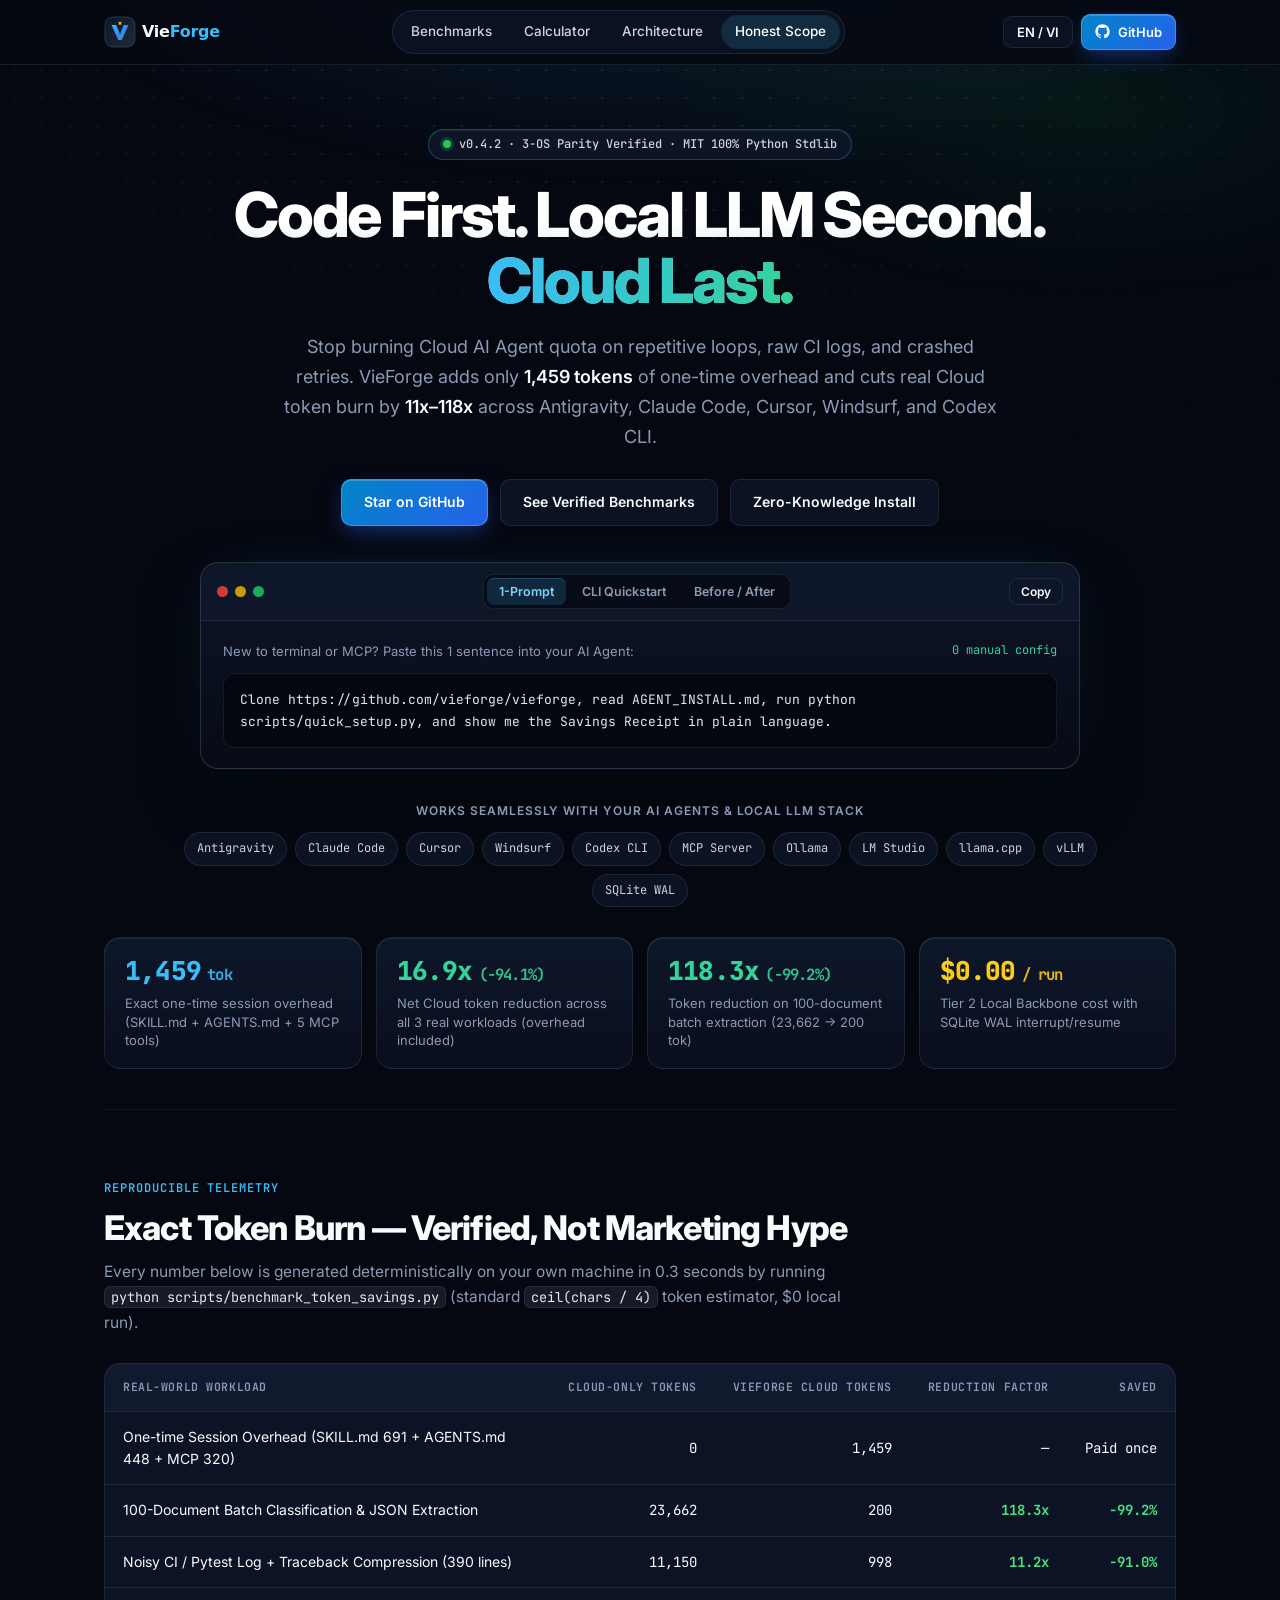
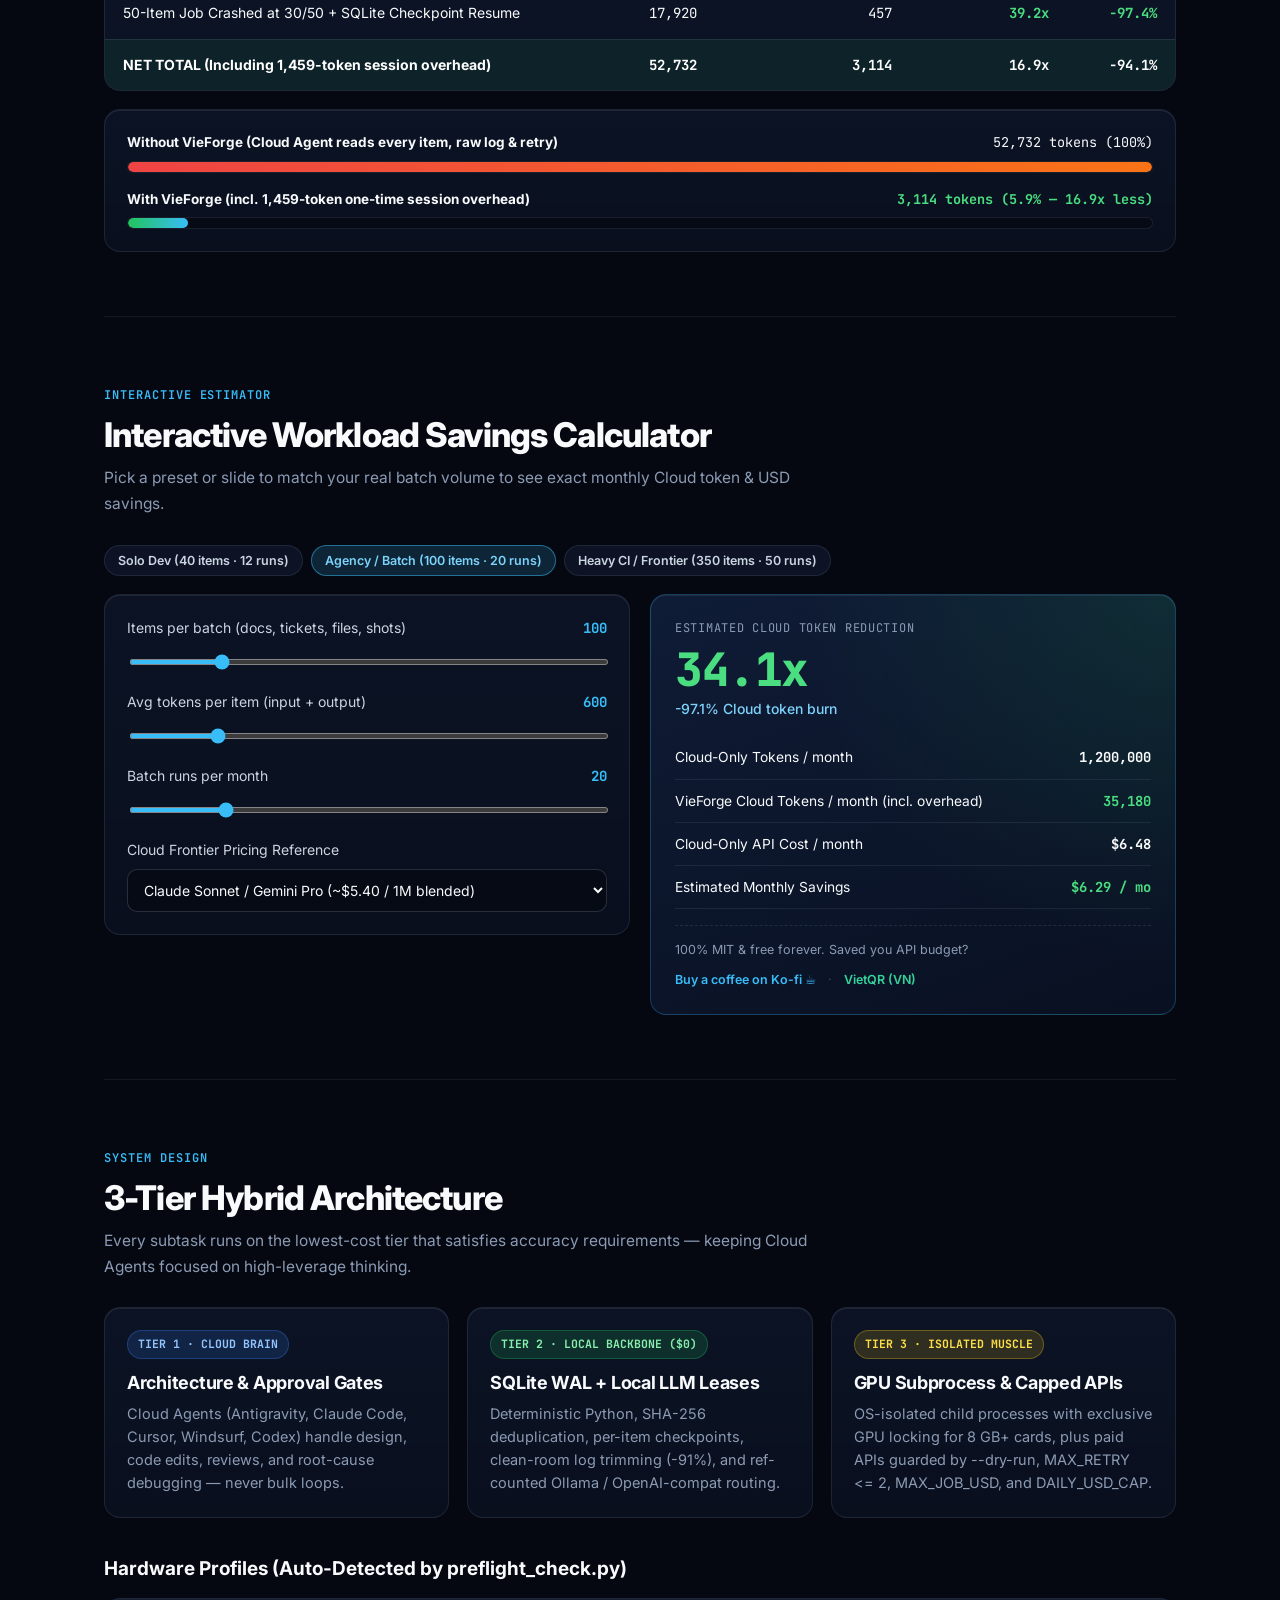
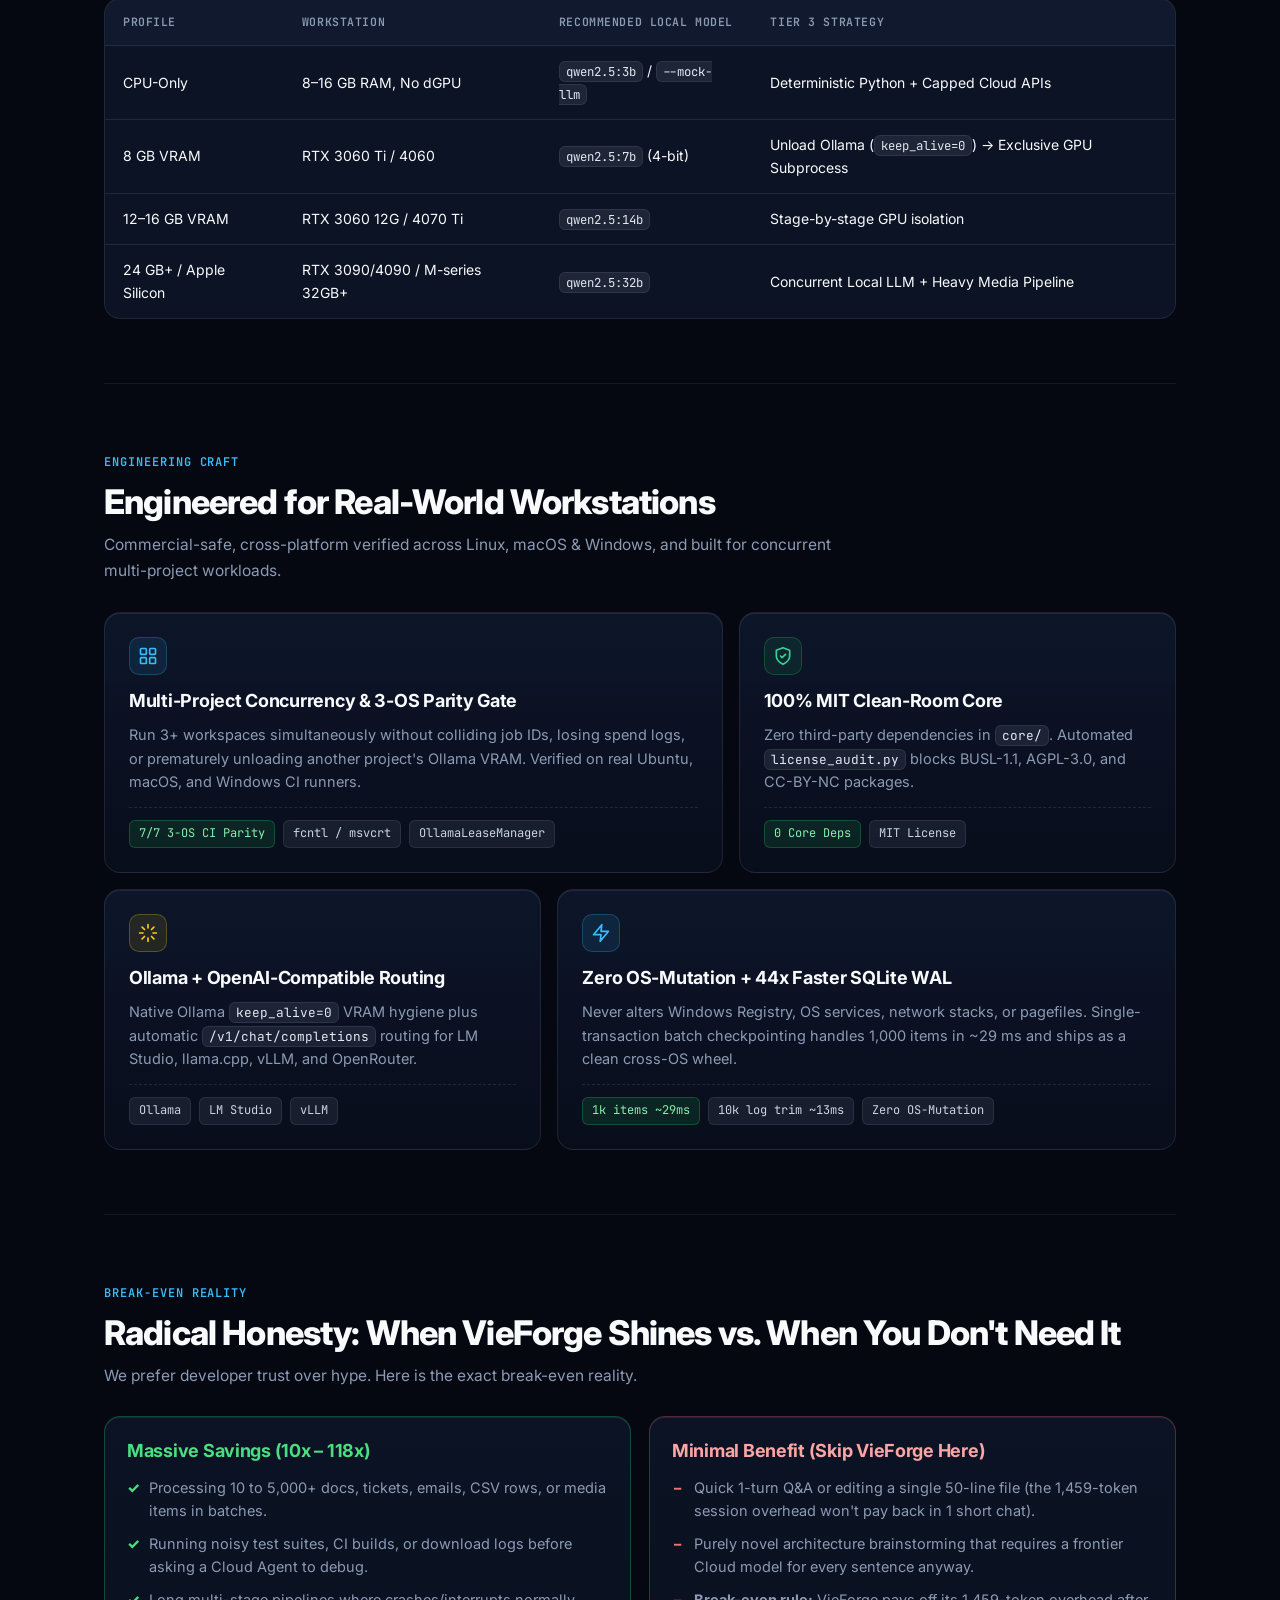
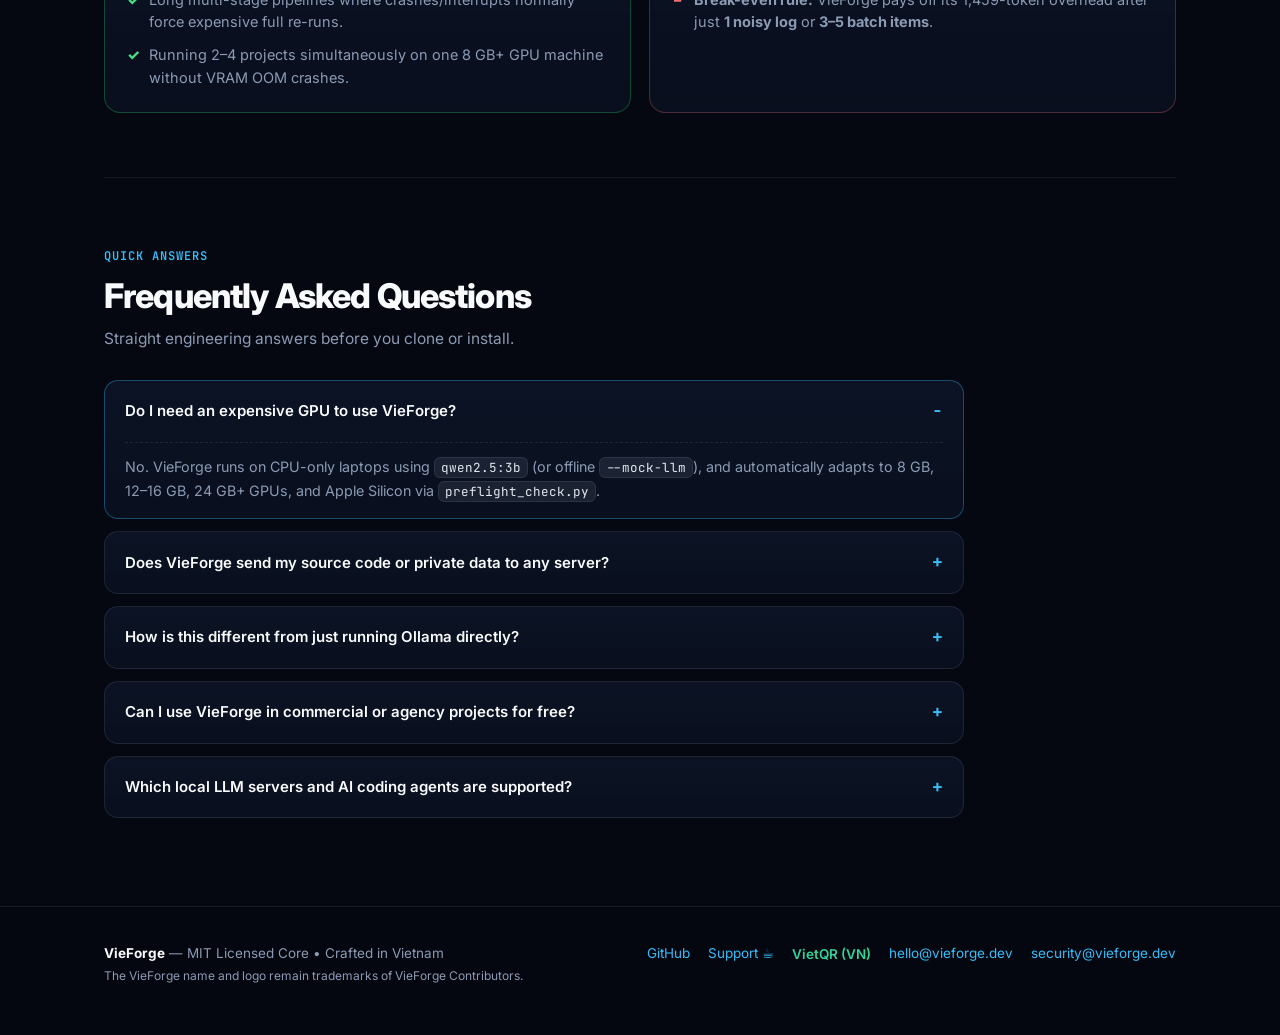
==== commit 9750d7bd: "release: v0.4.2 — MCP 2.x compatibility, Codeium/Claude Code/IDE integrations, SQLite LLM cache, OTe" ====
--- a/website/index.html
+++ b/website/index.html
@@ -1076,7 +1076,7 @@
     <section class="hero">
       <div class="status-pill">
         <span class="pulse-dot" aria-hidden="true"></span>
-        <span data-i18n="heroPill">v0.4.1 · 3-OS Parity Verified · MIT 100% Python Stdlib</span>
+        <span data-i18n="heroPill">v0.4.2 · 3-OS Parity Verified · MIT 100% Python Stdlib</span>
       </div>
       <h1 data-i18n="heroTitle">Code First. Local LLM Second.<br /><span class="accent-grad">Cloud Last.</span></h1>
       <p class="lead" data-i18n="heroLead">
@@ -1532,7 +1532,7 @@
         navCalc: "Calculator",
         navArch: "Architecture",
         navHonest: "Honest Scope",
-        heroPill: "v0.4.1 · 3-OS Parity Verified · MIT 100% Python Stdlib",
+        heroPill: "v0.4.2 · 3-OS Parity Verified · MIT 100% Python Stdlib",
         heroTitle: 'Code First. Local LLM Second.<br /><span class="accent-grad">Cloud Last.</span>',
         heroLead: "Stop burning Cloud AI Agent quota on repetitive loops, raw CI logs, and crashed retries. VieForge adds only <strong>1,459 tokens</strong> of one-time overhead and cuts real Cloud token burn by <strong>11x–118x</strong> across Antigravity, Claude Code, Cursor, Windsurf, and Codex CLI.",
         ctaGithub: "Star on GitHub",
@@ -1655,7 +1655,7 @@
         navCalc: "Máy tính tiết kiệm",
         navArch: "Kiến trúc 3 tầng",
         navHonest: "Giới hạn thật",
-        heroPill: "v0.4.1 · Đã kiểm định 3 OS · MIT 100% Python Stdlib",
+        heroPill: "v0.4.2 · Đã kiểm định 3 OS · MIT 100% Python Stdlib",
         heroTitle: 'Code trước. Local LLM thứ hai.<br /><span class="accent-grad">Cloud sau cùng.</span>',
         heroLead: "Đừng đốt hạn mức Cloud AI Agent vào vòng lặp hàng loạt, log rác hay chạy lại từ đầu khi lỗi. VieForge chỉ tốn đúng <strong>1.459 token</strong> chi phí nền 1 lần mỗi phiên, nhưng giảm lượng token Cloud tiêu thụ thực tế tới <strong>11x–118x lần</strong> trên Antigravity, Claude Code, Cursor, Windsurf và Codex CLI.",
         ctaGithub: "Xem trên GitHub",
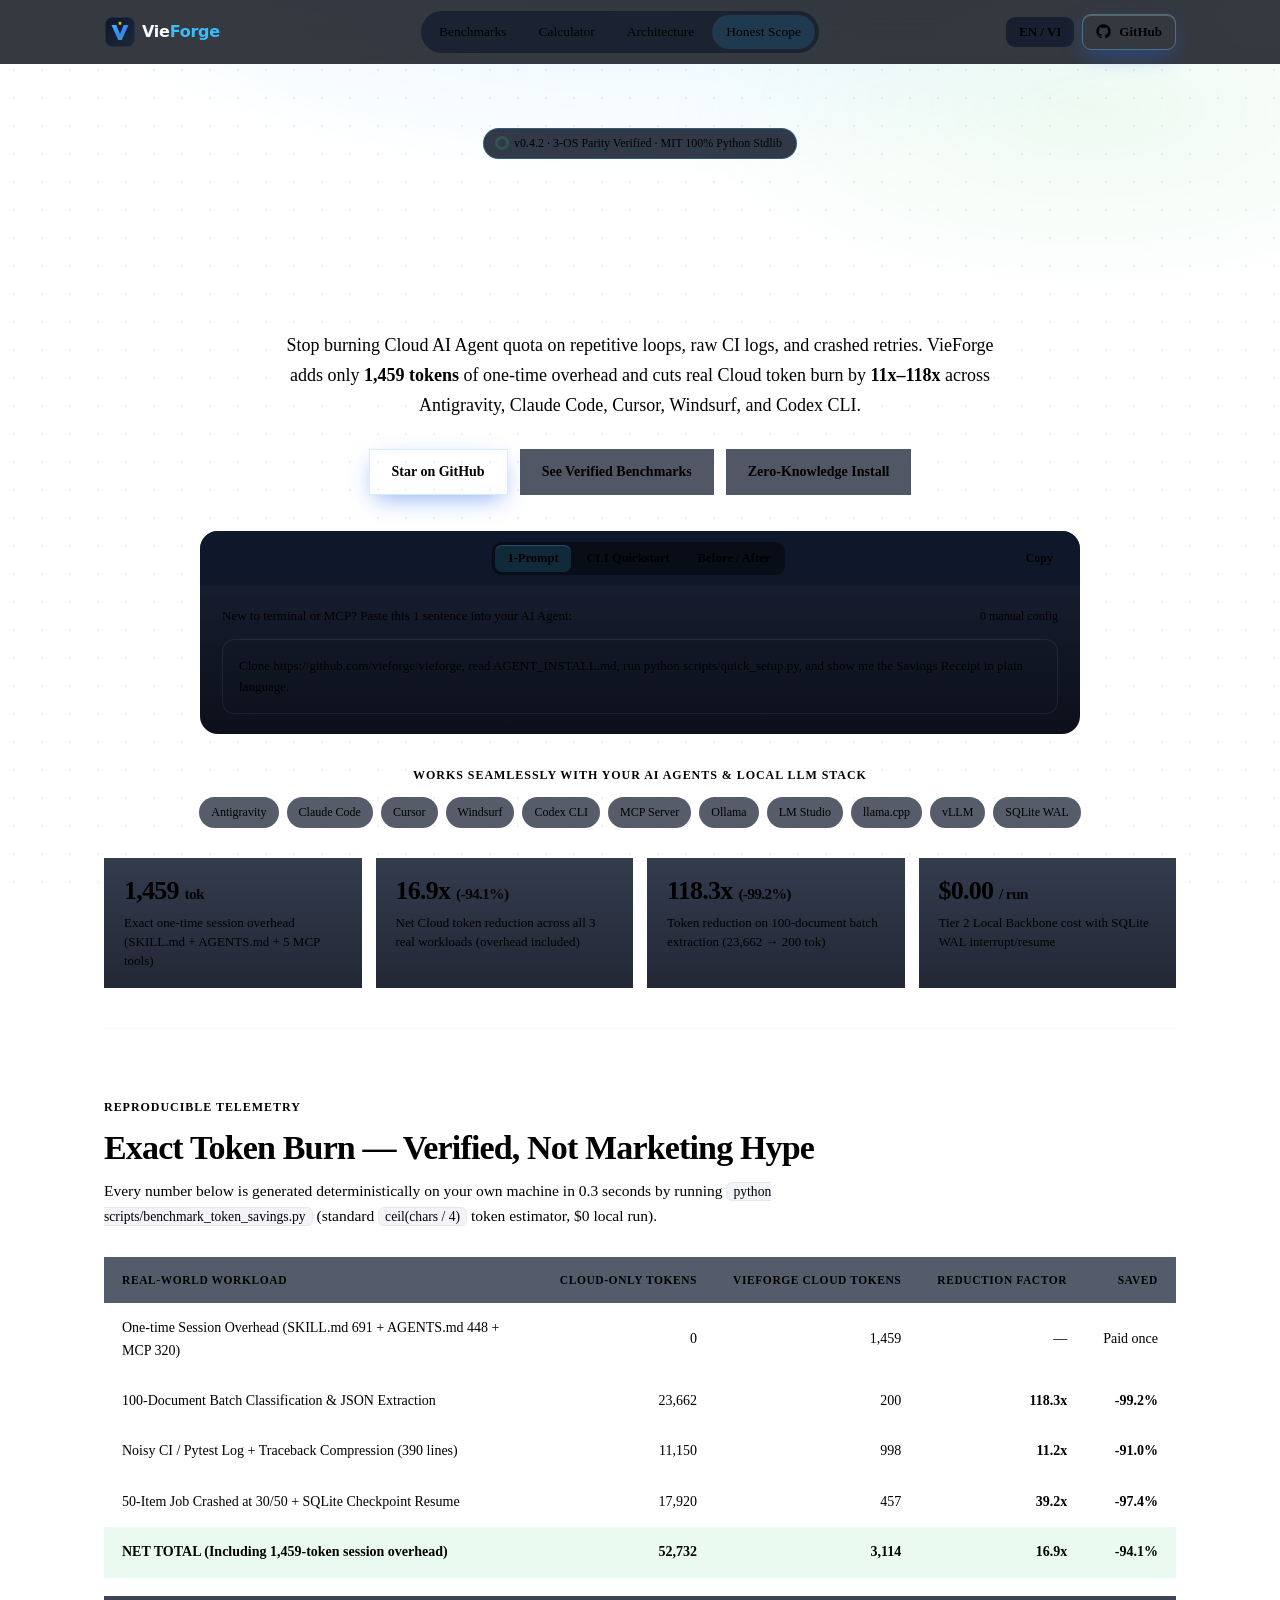
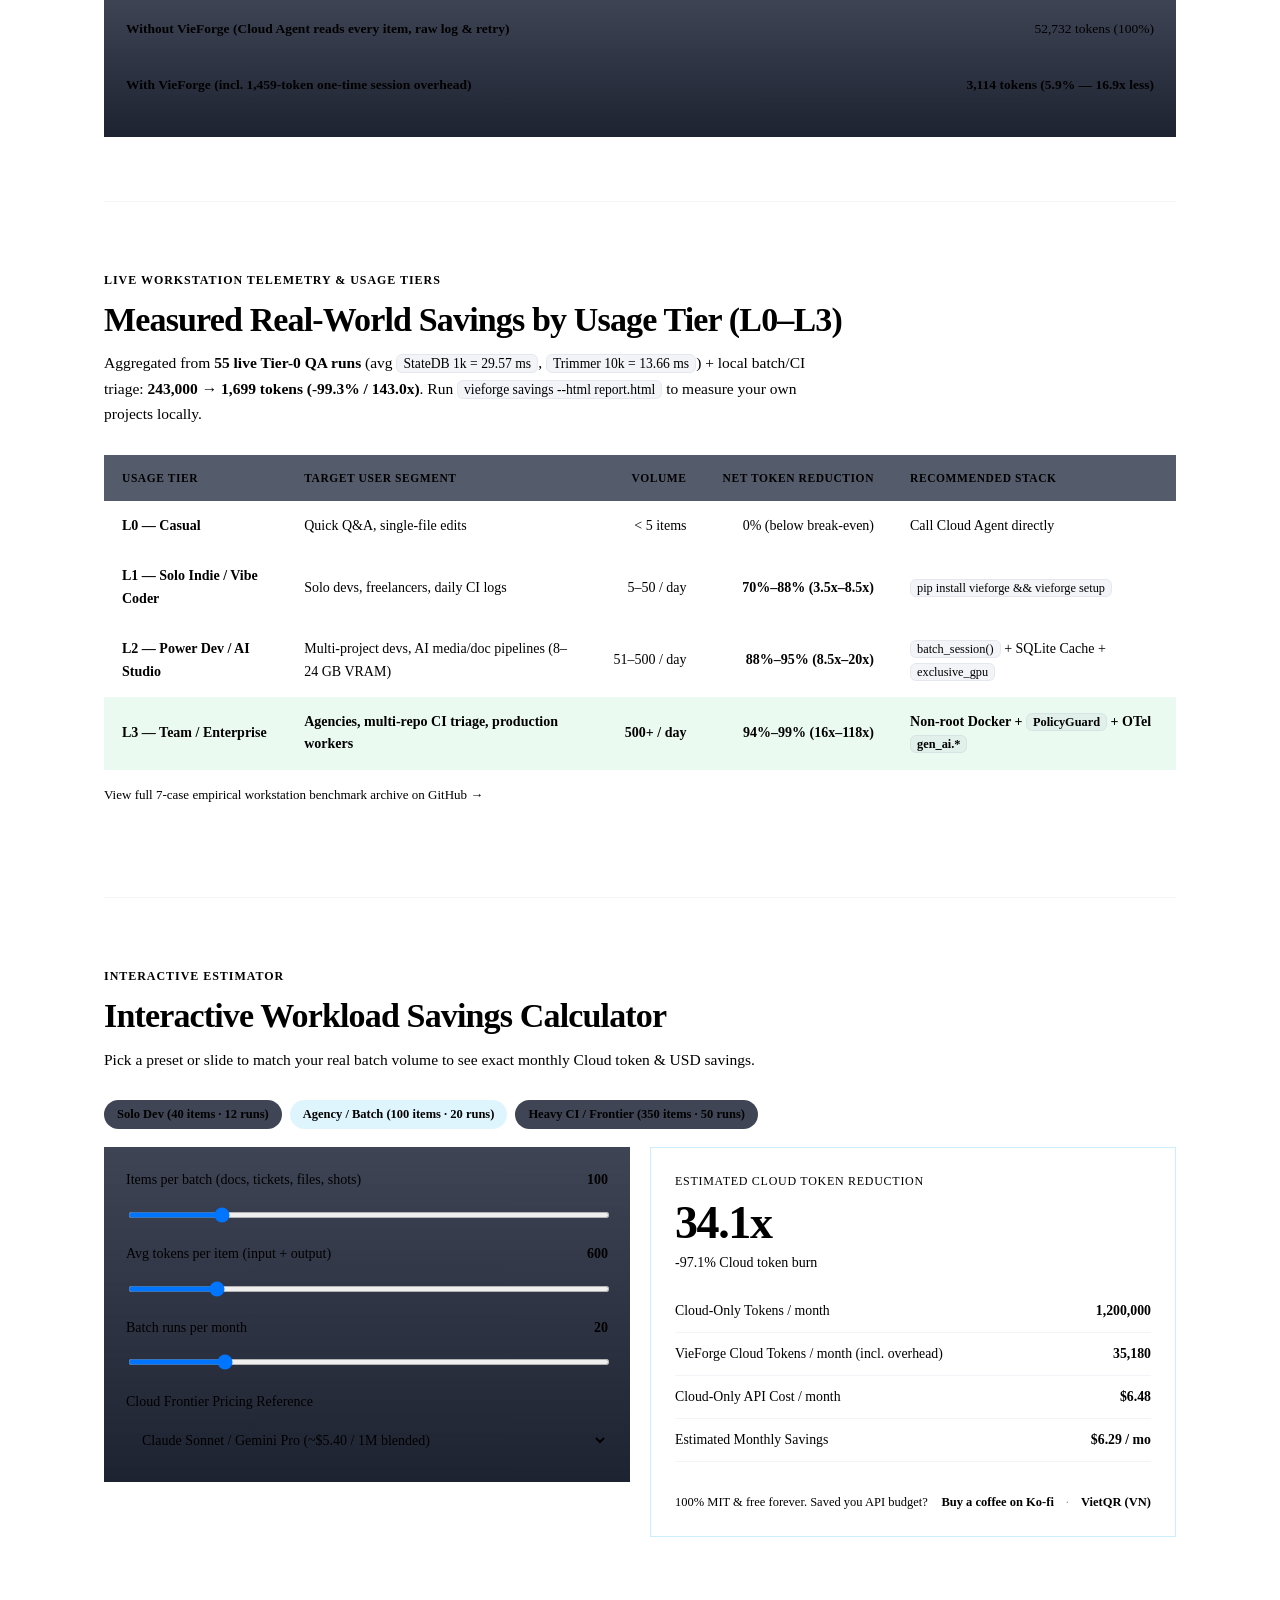
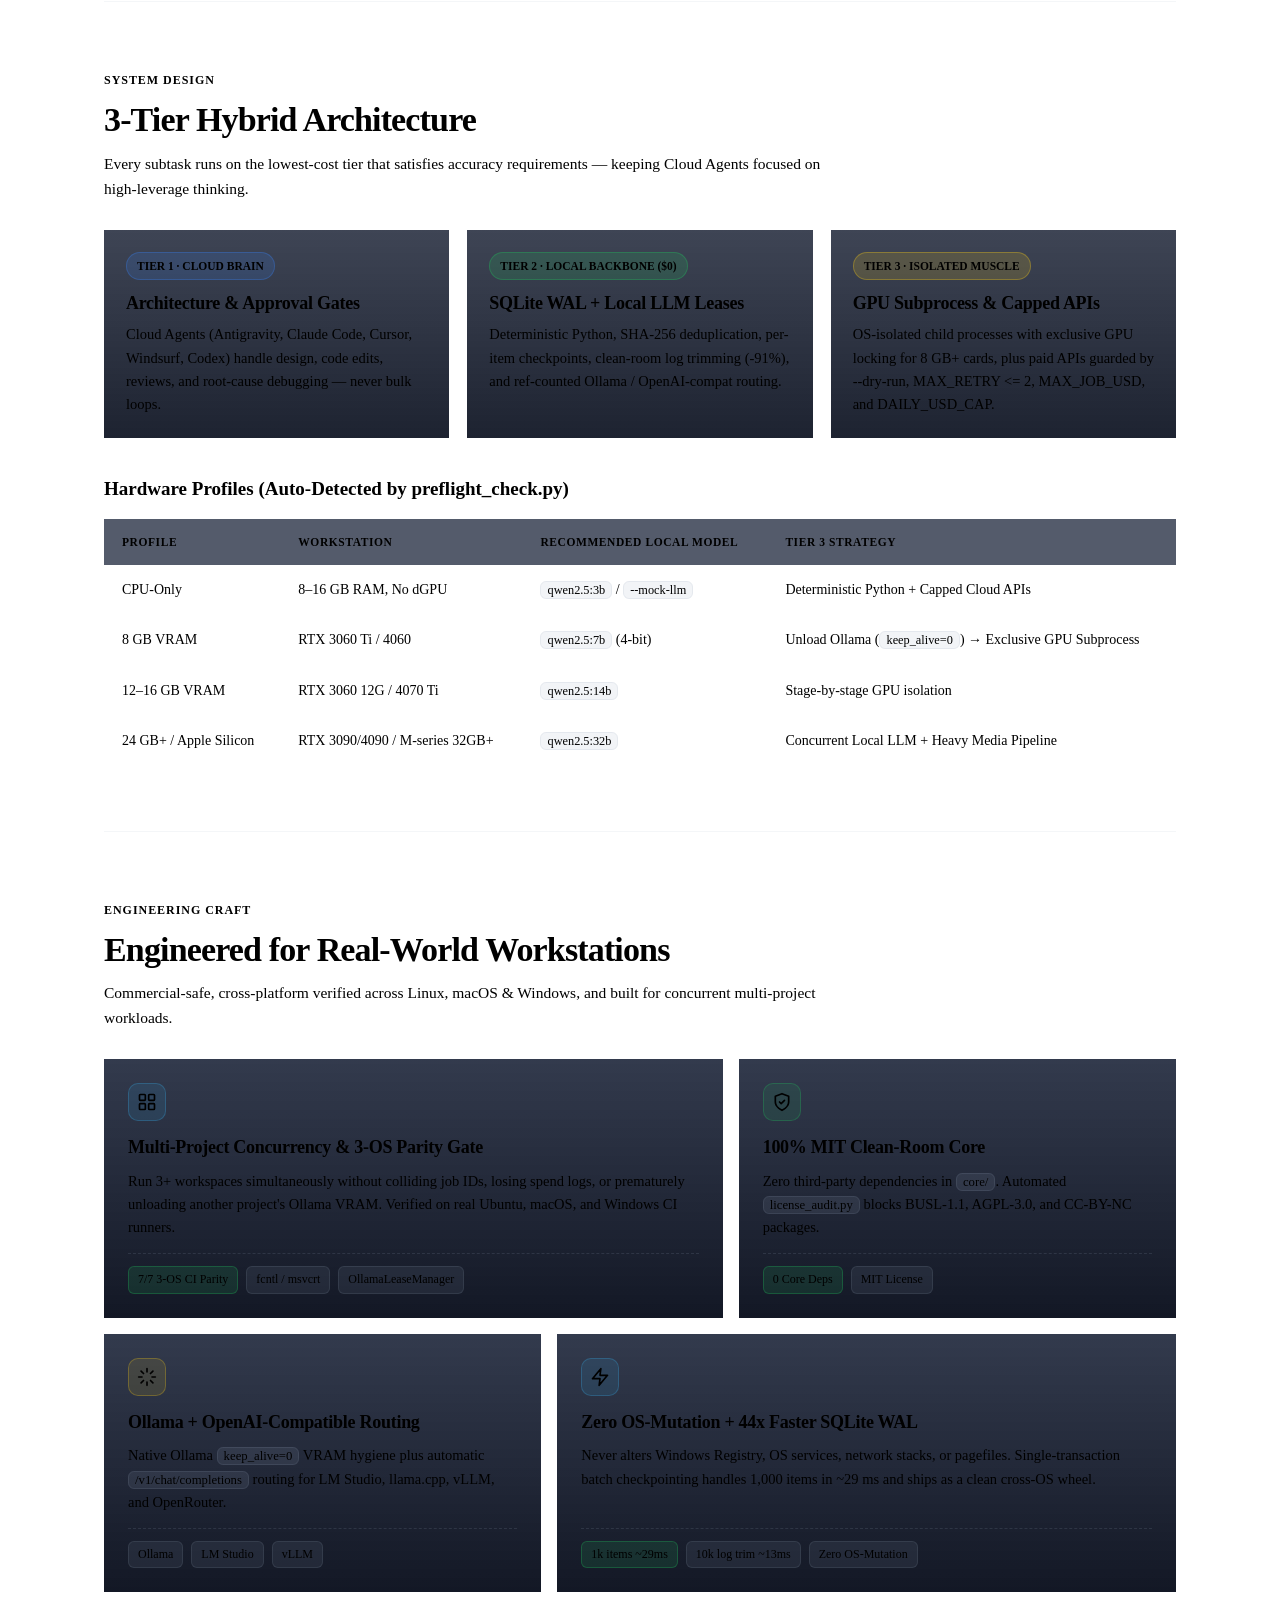
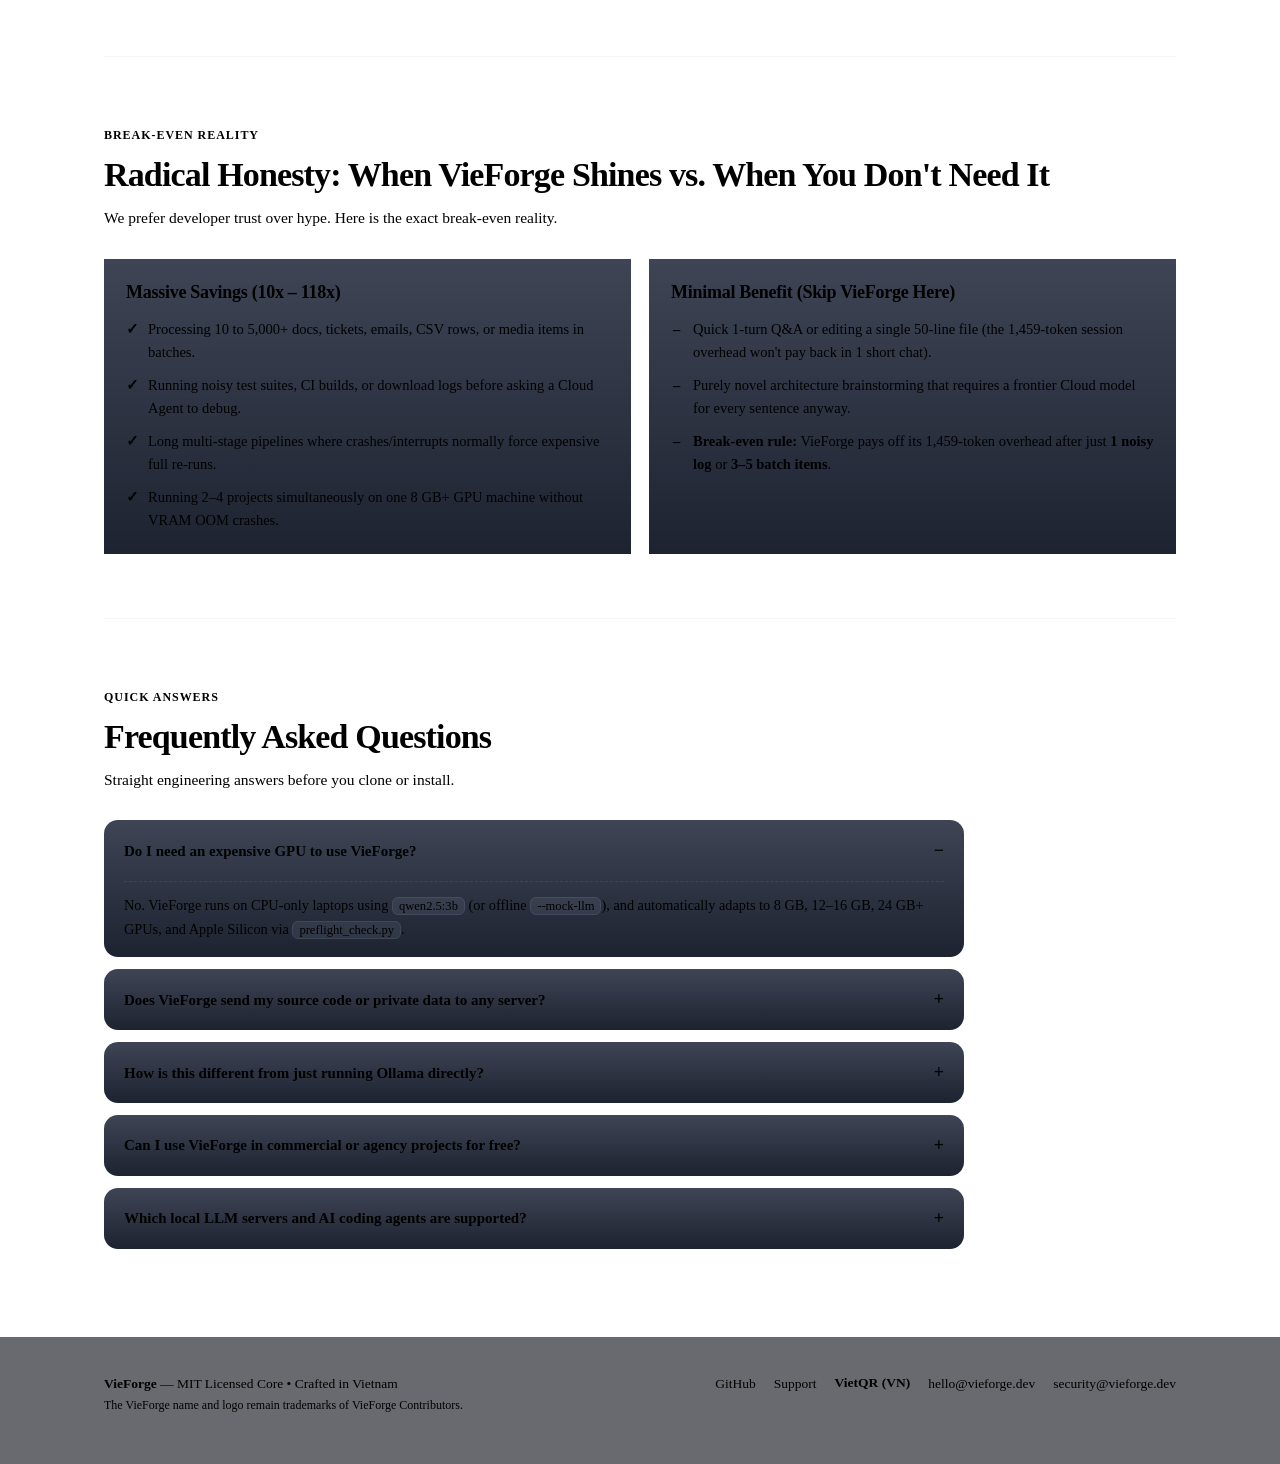
==== commit 97e016b3: "feat(web,readme): display real-world workstation telemetry & L0-L3 usage tiers on vieforge.dev and G" ====
--- a/website/index.html
+++ b/website/index.html
@@ -88,32 +88,8 @@
     ]
   }
   </script>
+  <link rel="stylesheet" href="tokens.css" />
   <style>
-    :root {
-      --bg: #050811;
-      --bg-elevated: #0a101f;
-      --surface: #0c1324;
-      --panel: #0c1324;
-      --surface-2: #121c33;
-      --border: rgba(148, 163, 184, 0.14);
-      --border-strong: rgba(148, 163, 184, 0.24);
-      --line: rgba(148, 163, 184, 0.16);
-      --specular: rgba(255, 255, 255, 0.08);
-      --text: #f8fafc;
-      --text-soft: #cbd5e1;
-      --muted: #8b9bb4;
-      --accent: #38bdf8;
-      --accent-blue: #3b82f6;
-      --accent-2: #22c55e;
-      --emerald: #34d399;
-      --gold: #facc15;
-      --danger: #f87171;
-      --font-sans: "Inter", system-ui, -apple-system, BlinkMacSystemFont, "Segoe UI", Roboto, sans-serif;
-      --font-mono: "JetBrains Mono", ui-monospace, SFMono-Regular, Consolas, monospace;
-      --radius: 16px;
-      --radius-sm: 10px;
-    }
-
     * { box-sizing: border-box; }
     html {
       scroll-behavior: smooth;
@@ -149,8 +125,8 @@
       pointer-events: none;
       background-image: radial-gradient(rgba(148, 163, 184, 0.14) 1px, transparent 1px);
       background-size: 28px 28px;
-      mask-image: radial-gradient(ellipse 90% 60% at 50% 0%, #000 35%, transparent 90%);
-      -webkit-mask-image: radial-gradient(ellipse 90% 60% at 50% 0%, #000 35%, transparent 90%);
+      mask-image: radial-gradient(ellipse 90% 60% at 50% 0%, var(--mask-solid) 35%, transparent 90%);
+      -webkit-mask-image: radial-gradient(ellipse 90% 60% at 50% 0%, var(--mask-solid) 35%, transparent 90%);
     }
 
     img, svg { max-width: 100%; height: auto; }
@@ -161,12 +137,12 @@
       border: 1px solid rgba(148, 163, 184, 0.14);
       padding: 1px 6px;
       border-radius: 6px;
-      color: #e2e8f0;
+      color: var(--text-code);
       overflow-wrap: anywhere;
       word-break: break-word;
     }
     a { color: var(--accent); text-decoration: none; transition: color 0.15s ease; }
-    a:hover { color: #7dd3fc; }
+    a:hover { color: var(--accent-hover); }
     a:focus-visible, button:focus-visible, input:focus-visible, select:focus-visible, summary:focus-visible {
       outline: 2px solid var(--accent);
       outline-offset: 2px;
@@ -179,13 +155,13 @@
       z-index: 100;
       padding: 10px 16px;
       border-radius: 10px;
-      background: #0284c7;
-      color: #fff;
+      background: var(--accent-strong);
+      color: var(--text-bright);
       font-weight: 700;
       font-size: 13.5px;
       transition: top 0.15s ease;
     }
-    .skip-link:focus { top: 12px; color: #fff; }
+    .skip-link:focus { top: 12px; color: var(--text-bright); }
 
     .container { width: 100%; max-width: 1120px; margin: 0 auto; padding: 0 24px; }
     main, section, .card, .bento-card, .kpi, .demo-window, .calc-out, .table-wrap, .terminal {
@@ -233,7 +209,7 @@
     }
     .nav-center a:hover, .nav-center a.active {
       background: rgba(56, 189, 248, 0.14);
-      color: #fff;
+      color: var(--text-bright);
       text-decoration: none;
     }
     .star-pill {
@@ -243,7 +219,7 @@
       padding: 1px 6px;
       border-radius: 999px;
       background: rgba(255, 255, 255, 0.18);
-      color: #fff;
+      color: var(--text-bright);
     }
     .star-pill.ready { display: inline-flex; align-items: center; }
     .nav-actions {
@@ -273,13 +249,13 @@
     .btn:active { transform: translateY(1px); }
     .btn-sm { padding: 7px 13px; font-size: 13px; border-radius: 9px; }
     .btn-primary {
-      background: linear-gradient(135deg, #0284c7 0%, #2563eb 100%);
-      color: #fff;
+      background: linear-gradient(135deg, var(--accent-strong) 0%, var(--accent-royal) 100%);
+      color: var(--text-bright);
       border: 1px solid rgba(125, 211, 252, 0.35);
       box-shadow: 0 1px 0 rgba(255,255,255,0.2) inset, 0 8px 24px -6px rgba(37, 99, 235, 0.55);
     }
     .btn-primary:hover {
-      color: #fff;
+      color: var(--text-bright);
       filter: brightness(1.08);
       box-shadow: 0 1px 0 rgba(255,255,255,0.25) inset, 0 12px 28px -6px rgba(56, 189, 248, 0.6);
       text-decoration: none;
@@ -292,7 +268,7 @@
     .btn-ghost:hover {
       background: var(--surface-2);
       border-color: var(--border-strong);
-      color: #fff;
+      color: var(--text-bright);
       text-decoration: none;
     }
 
@@ -351,7 +327,7 @@
       font-size: 12px;
       font-weight: 500;
       background: rgba(15, 23, 42, 0.85);
-      color: #cbd5e1;
+      color: var(--text-soft);
       border: 1px solid rgba(56, 189, 248, 0.28);
       box-shadow: 0 1px 0 var(--specular) inset;
       margin-bottom: 22px;
@@ -375,12 +351,12 @@
       letter-spacing: -0.035em;
       max-width: 880px;
       text-wrap: balance;
-      background: linear-gradient(180deg, #ffffff 30%, #b6c4da 100%);
+      background: linear-gradient(180deg, var(--text-bright) 30%, var(--text-gradient-end) 100%);
       -webkit-background-clip: text;
       -webkit-text-fill-color: transparent;
     }
     h1 .accent-grad {
-      background: linear-gradient(95deg, #38bdf8 0%, #34d399 100%);
+      background: linear-gradient(95deg, var(--accent) 0%, var(--emerald) 100%);
       -webkit-background-clip: text;
       -webkit-text-fill-color: transparent;
     }
@@ -425,9 +401,9 @@
     }
     .win-dots { display: flex; align-items: center; gap: 7px; }
     .win-dots span { width: 11px; height: 11px; border-radius: 50%; }
-    .dot-r { background: #ef4444; opacity: 0.85; }
-    .dot-y { background: #eab308; opacity: 0.85; }
-    .dot-g { background: #22c55e; opacity: 0.85; }
+    .dot-r { background: var(--danger-strong); opacity: 0.85; }
+    .dot-y { background: var(--warn); opacity: 0.85; }
+    .dot-g { background: var(--accent-2); opacity: 0.85; }
 
     .demo-tabs {
       display: flex;
@@ -454,7 +430,7 @@
     .demo-tab:hover { color: var(--text); }
     .demo-tab.active {
       background: rgba(56, 189, 248, 0.16);
-      color: #7dd3fc;
+      color: var(--accent-hover);
       box-shadow: 0 1px 0 rgba(125, 211, 252, 0.2) inset;
     }
 
@@ -475,8 +451,8 @@
       font-family: var(--font-mono);
       font-size: 13px;
       line-height: 1.65;
-      color: #e2e8f0;
-      background: #04070f;
+      color: var(--text-code);
+      background: var(--bg-deep);
       border: 1px solid rgba(148, 163, 184, 0.12);
       border-radius: 12px;
       padding: 15px 16px;
@@ -484,10 +460,10 @@
       overflow-wrap: anywhere;
       word-break: break-word;
     }
-    .code-block .c-dim { color: #64748b; }
-    .code-block .c-cyan { color: #38bdf8; }
-    .code-block .c-green { color: #4ade80; font-weight: 700; }
-    .code-block .c-gold { color: #facc15; }
+    .code-block .c-dim { color: var(--text-dim); }
+    .code-block .c-cyan { color: var(--accent); }
+    .code-block .c-green { color: var(--success); font-weight: 700; }
+    .code-block .c-gold { color: var(--gold); }
 
     .compare-split {
       display: grid;
@@ -498,7 +474,7 @@
       border-radius: 12px;
       padding: 15px 16px;
       border: 1px solid var(--border);
-      background: #04070f;
+      background: var(--bg-deep);
     }
     .compare-box.bad { border-color: rgba(248, 113, 113, 0.28); }
     .compare-box.good-box { border-color: rgba(34, 197, 94, 0.36); background: rgba(6, 22, 18, 0.55); }
@@ -689,7 +665,7 @@
       background: rgba(148, 163, 184, 0.1);
       border: 1px solid rgba(148, 163, 184, 0.14);
     }
-    .mini-tag.ok { background: rgba(34, 197, 94, 0.12); border-color: rgba(34, 197, 94, 0.28); color: #86efac; }
+    .mini-tag.ok { background: rgba(34, 197, 94, 0.12); border-color: rgba(34, 197, 94, 0.28); color: var(--success-soft); }
 
     .tier-badge {
       display: inline-flex;
@@ -702,9 +678,9 @@
       border-radius: 999px;
       margin-bottom: 12px;
     }
-    .t1 { background: rgba(59, 130, 246, 0.16); border: 1px solid rgba(59, 130, 246, 0.3); color: #93c5fd; }
-    .t2 { background: rgba(34, 197, 94, 0.16); border: 1px solid rgba(34, 197, 94, 0.3); color: #86efac; }
-    .t3 { background: rgba(250, 204, 21, 0.15); border: 1px solid rgba(250, 204, 21, 0.3); color: #fde047; }
+    .t1 { background: rgba(59, 130, 246, 0.16); border: 1px solid rgba(59, 130, 246, 0.3); color: var(--accent-soft); }
+    .t2 { background: rgba(34, 197, 94, 0.16); border: 1px solid rgba(34, 197, 94, 0.3); color: var(--success-soft); }
+    .t3 { background: rgba(250, 204, 21, 0.15); border: 1px solid rgba(250, 204, 21, 0.3); color: var(--gold-soft); }
 
     /* Tables */
     .table-wrap {
@@ -729,9 +705,9 @@
     tbody tr { transition: background 0.12s ease; }
     tbody tr:hover { background: rgba(56, 189, 248, 0.04); }
     tr:last-child td { border-bottom: 0; }
-    tr.total-row td { background: rgba(34, 197, 94, 0.09); font-weight: 700; color: #fff; }
+    tr.total-row td { background: rgba(34, 197, 94, 0.09); font-weight: 700; color: var(--text-bright); }
     .num { font-family: var(--font-mono); text-align: right; white-space: nowrap; }
-    .good { color: #4ade80; font-weight: 700; }
+    .good { color: var(--success); font-weight: 700; }
 
     /* Bar Chart */
     .bar-card { margin-top: 18px; }
@@ -748,14 +724,14 @@
     }
     .bar-track {
       height: 12px;
-      background: #060a14;
+      background: var(--bg-code);
       border-radius: 999px;
       overflow: hidden;
       border: 1px solid var(--border);
     }
     .bar-fill { height: 100%; border-radius: 999px; transition: width 0.45s cubic-bezier(0.22, 1, 0.36, 1); }
-    .bar-cloud { background: linear-gradient(90deg, #ef4444, #f97316); }
-    .bar-vf { background: linear-gradient(90deg, #22c55e, #38bdf8); }
+    .bar-cloud { background: linear-gradient(90deg, var(--danger-strong), var(--orange)); }
+    .bar-vf { background: linear-gradient(90deg, var(--accent-2), var(--accent)); }
 
     /* Calculator */
     .preset-row {
@@ -774,13 +750,13 @@
       font-size: 12.5px;
       font-weight: 600;
       cursor: pointer;
-      transition: all 0.15s ease;
-    }
-    .preset-btn:hover { border-color: rgba(56, 189, 248, 0.45); color: #fff; }
+      transition: background-color 0.15s ease, border-color 0.15s ease, color 0.15s ease;
+    }
+    .preset-btn:hover { border-color: rgba(56, 189, 248, 0.45); color: var(--text-bright); }
     .preset-btn.active {
       background: rgba(56, 189, 248, 0.16);
       border-color: rgba(56, 189, 248, 0.5);
-      color: #7dd3fc;
+      color: var(--accent-hover);
     }
 
     .calc-grid { display: grid; grid-template-columns: repeat(2, minmax(0, 1fr)); gap: 20px; align-items: start; }
@@ -806,14 +782,14 @@
       padding: 11px 12px;
       border-radius: 10px;
       border: 1px solid var(--border-strong);
-      background: #060a14;
+      background: var(--bg-code);
       color: var(--text);
       font-family: inherit;
       font-size: 14px;
     }
     .calc-out {
       background: radial-gradient(circle at top right, rgba(34, 197, 94, 0.12), transparent 55%),
-                  linear-gradient(160deg, #0f1c36 0%, #091021 100%);
+                  linear-gradient(160deg, var(--surface-hover) 0%, var(--bg-card-alt) 100%);
       border: 1px solid rgba(56, 189, 248, 0.25);
       border-radius: var(--radius);
       padding: 24px;
@@ -824,7 +800,7 @@
       font-size: clamp(34px, 5vw, 46px);
       font-weight: 800;
       letter-spacing: -0.03em;
-      color: #4ade80;
+      color: var(--success);
       line-height: 1.05;
       margin: 8px 0 4px;
     }
@@ -851,7 +827,7 @@
       position: absolute;
       left: 0;
       top: 0;
-      color: #4ade80;
+      color: var(--success);
       font-weight: 800;
     }
     .list-clean.no li::before {
@@ -859,7 +835,7 @@
       position: absolute;
       left: 2px;
       top: 0;
-      color: #f87171;
+      color: var(--danger);
       font-weight: 800;
     }
 
@@ -951,7 +927,7 @@
       .win-dots { display: none; }
       .demo-tabs { width: 100%; justify-content: space-between; flex-wrap: nowrap; }
       .demo-tab { flex: 1; text-align: center; padding: 7px 6px; font-size: 11.5px; white-space: nowrap; }
-      #copyActiveBtn { width: 100%; background: rgba(56, 189, 248, 0.1); border-color: rgba(56, 189, 248, 0.28); color: #7dd3fc; padding: 8px 12px !important; }
+      #copyActiveBtn { width: 100%; background: rgba(56, 189, 248, 0.1); border-color: rgba(56, 189, 248, 0.28); color: var(--accent-hover); padding: 8px 12px !important; }
       .demo-body { padding: 14px; }
       .code-block { padding: 12px; font-size: 12px; }
       .compare-split { grid-template-columns: 1fr; gap: 10px; }
@@ -1118,7 +1094,7 @@
             </div>
             <div id="cliSnippet" class="code-block">
               <div><span class="c-cyan">$</span> pip install vieforge</div>
-              <div><span class="c-cyan">$</span> vieforge setup</div>
+              <div><span class="c-cyan">$</span> vieforge setup &amp;&amp; vieforge savings</div>
               <div><span class="c-cyan">$</span> vieforge bench</div>
               <div class="c-dim"># Output (0.3s deterministic local run):</div>
               <div>COMBINED (incl. 1,459 overhead) : 52,732 -&gt; <span class="c-green">3,114 tokens (16.9x fewer | -94.1%)</span></div>
@@ -1132,14 +1108,14 @@
             </div>
             <div class="compare-split">
               <div class="compare-box bad">
-                <div class="compare-tag" style="color:#fca5a5;" data-i18n="diffBadTag">Without VieForge (Cloud-Only)</div>
-                <div class="compare-num" style="color:#f87171;">52,732 tok</div>
+                <div class="compare-tag" style="color:var(--danger-soft);" data-i18n="diffBadTag">Without VieForge (Cloud-Only)</div>
+                <div class="compare-num" style="color:var(--danger);">52,732 tok</div>
                 <div style="font-size:13px;color:var(--muted);" data-i18n="diffBadDesc">Cloud Agent reads every document, raw traceback, and re-runs failed items from scratch.</div>
               </div>
               <div class="compare-box good-box">
-                <div class="compare-tag" style="color:#86efac;" data-i18n="diffGoodTag">With VieForge (incl. 1,459 overhead)</div>
-                <div class="compare-num" style="color:#4ade80;">3,114 tok <span style="font-size:14px;">(-94.1%)</span></div>
-                <div style="font-size:13px;color:#cbd5e1;" data-i18n="diffGoodDesc">Local Python + SQLite WAL + Ollama handle bulk loops &amp; log trimming; Cloud sees compact JSON.</div>
+                <div class="compare-tag" style="color:var(--success-soft);" data-i18n="diffGoodTag">With VieForge (incl. 1,459 overhead)</div>
+                <div class="compare-num" style="color:var(--success);">3,114 tok <span style="font-size:14px;">(-94.1%)</span></div>
+                <div style="font-size:13px;color:var(--text-soft);" data-i18n="diffGoodDesc">Local Python + SQLite WAL + Ollama handle bulk loops &amp; log trimming; Cloud sees compact JSON.</div>
               </div>
             </div>
           </div>
@@ -1261,6 +1237,61 @@
       </div>
     </section>
 
+    <section id="real-cases">
+      <div class="sec-kicker" data-i18n="kickerCases">Live Workstation Telemetry &amp; Usage Tiers</div>
+      <h2 data-i18n="casesTitle">Measured Real-World Savings by Usage Tier (L0–L3)</h2>
+      <p class="sub" data-i18n="casesSub">
+        Aggregated from <strong>55 live Tier-0 QA runs</strong> (avg <code>StateDB 1k = 29.57 ms</code>, <code>Trimmer 10k = 13.66 ms</code>) + local batch/CI triage: <strong>243,000 → 1,699 tokens (-99.3% / 143.0x)</strong>. Run <code>vieforge savings --html report.html</code> to measure your own projects locally.
+      </p>
+
+      <div class="table-wrap">
+        <table class="resp-table" id="tiersTable">
+          <thead>
+            <tr>
+              <th data-i18n="thTier">Usage Tier</th>
+              <th data-i18n="thSegment">Target User Segment</th>
+              <th class="num" data-i18n="thVol">Volume</th>
+              <th class="num" data-i18n="thNet">Net Token Reduction</th>
+              <th data-i18n="thRec">Recommended Stack</th>
+            </tr>
+          </thead>
+          <tbody>
+            <tr>
+              <td data-i18n="t0Name"><strong>L0 — Casual</strong></td>
+              <td data-label="Segment" data-i18n="t0Seg">Quick Q&amp;A, single-file edits</td>
+              <td class="num" data-label="Volume">&lt; 5 items</td>
+              <td class="num" data-label="Reduction" data-i18n="t0Red">0% (below break-even)</td>
+              <td data-label="Stack" data-i18n="t0Rec">Call Cloud Agent directly</td>
+            </tr>
+            <tr>
+              <td data-i18n="t1Name"><strong>L1 — Solo Indie / Vibe Coder</strong></td>
+              <td data-label="Segment" data-i18n="t1Seg">Solo devs, freelancers, daily CI logs</td>
+              <td class="num" data-label="Volume">5–50 / day</td>
+              <td class="num good" data-label="Reduction">70%–88% (3.5x–8.5x)</td>
+              <td data-label="Stack"><code>pip install vieforge &amp;&amp; vieforge setup</code></td>
+            </tr>
+            <tr>
+              <td data-i18n="t2Name"><strong>L2 — Power Dev / AI Studio</strong></td>
+              <td data-label="Segment" data-i18n="t2Seg">Multi-project devs, AI media/doc pipelines (8–24 GB VRAM)</td>
+              <td class="num" data-label="Volume">51–500 / day</td>
+              <td class="num good" data-label="Reduction">88%–95% (8.5x–20x)</td>
+              <td data-label="Stack"><code>batch_session()</code> + SQLite Cache + <code>exclusive_gpu</code></td>
+            </tr>
+            <tr class="total-row">
+              <td data-i18n="t3Name"><strong>L3 — Team / Enterprise</strong></td>
+              <td data-label="Segment" data-i18n="t3Seg">Agencies, multi-repo CI triage, production workers</td>
+              <td class="num" data-label="Volume">500+ / day</td>
+              <td class="num good" data-label="Reduction">94%–99% (16x–118x)</td>
+              <td data-label="Stack">Non-root Docker + <code>PolicyGuard</code> + OTel <code>gen_ai.*</code></td>
+            </tr>
+          </tbody>
+        </table>
+      </div>
+      <p class="sub" style="margin-top:14px;font-size:13px;">
+        <a href="https://github.com/vieforge/vieforge/blob/main/docs/REAL_WORLD_SAVINGS_BENCHMARK.md" target="_blank" rel="noopener noreferrer" style="color:var(--accent);" data-i18n="casesLink">View full 7-case empirical workstation benchmark archive on GitHub →</a>
+      </p>
+    </section>
+
     <section id="calculator">
       <div class="sec-kicker" data-i18n="kickerCalc">Interactive Estimator</div>
       <h2 data-i18n="calcTitle">Interactive Workload Savings Calculator</h2>
@@ -1299,7 +1330,7 @@
         <div class="calc-out">
           <div style="font-family:var(--font-mono);font-size:12px;color:var(--muted);text-transform:uppercase;letter-spacing:0.06em;" data-i18n="calcOutHead">Estimated Cloud Token Reduction</div>
           <div class="calc-big" id="outMult">34.1x</div>
-          <div style="font-size:14px;color:#7dd3fc;margin-bottom:16px;font-weight:500;" id="outPct">-97.1% Cloud token burn</div>
+          <div style="font-size:14px;color:var(--accent-hover);margin-bottom:16px;font-weight:500;" id="outPct">-97.1% Cloud token burn</div>
 
           <div class="calc-row">
             <span data-i18n="outCloudLbl">Cloud-Only Tokens / month</span>
@@ -1320,7 +1351,7 @@
           <div style="margin-top:16px;padding-top:14px;border-top:1px dashed var(--line);font-size:12.5px;color:var(--muted);display:flex;justify-content:space-between;align-items:center;gap:10px;flex-wrap:wrap;">
             <span data-i18n="calcSupportNote">100% MIT &amp; free forever. Saved you API budget?</span>
             <span style="display:inline-flex;gap:12px;align-items:center;flex-wrap:wrap;">
-              <a href="https://ko-fi.com/aivieforge" target="_blank" rel="noopener" style="color:var(--accent);font-weight:600;white-space:nowrap;" data-i18n="calcSupportCta">Buy a coffee on Ko-fi ☕</a>
+              <a href="https://ko-fi.com/aivieforge" target="_blank" rel="noopener" style="color:var(--accent);font-weight:600;white-space:nowrap;" data-i18n="calcSupportCta">Buy a coffee on Ko-fi</a>
               <span style="opacity:0.4;">·</span>
               <button type="button" class="open-qr-btn" style="background:none;border:none;padding:0;color:var(--emerald);font-weight:600;font-size:12.5px;cursor:pointer;font-family:inherit;">VietQR (VN)</button>
             </span>
@@ -1447,7 +1478,7 @@
       <p class="sub" data-i18n="honestSub">We prefer developer trust over hype. Here is the exact break-even reality.</p>
       <div class="grid-2">
         <div class="card" style="border-color:rgba(34,197,94,0.32);">
-          <h3 style="color:#4ade80;" data-i18n="yesTitle">Massive Savings (10x – 118x)</h3>
+          <h3 style="color:var(--success);" data-i18n="yesTitle">Massive Savings (10x – 118x)</h3>
           <ul class="list-clean yes">
             <li data-i18n="yes1">Processing 10 to 5,000+ docs, tickets, emails, CSV rows, or media items in batches.</li>
             <li data-i18n="yes2">Running noisy test suites, CI builds, or download logs before asking a Cloud Agent to debug.</li>
@@ -1456,7 +1487,7 @@
           </ul>
         </div>
         <div class="card" style="border-color:rgba(248,113,113,0.28);">
-          <h3 style="color:#fca5a5;" data-i18n="noTitle">Minimal Benefit (Skip VieForge Here)</h3>
+          <h3 style="color:var(--danger-soft);" data-i18n="noTitle">Minimal Benefit (Skip VieForge Here)</h3>
           <ul class="list-clean no">
             <li data-i18n="no1">Quick 1-turn Q&amp;A or editing a single 50-line file (the 1,459-token session overhead won't pay back in 1 short chat).</li>
             <li data-i18n="no2">Purely novel architecture brainstorming that requires a frontier Cloud model for every sentence anyway.</li>
@@ -1503,7 +1534,7 @@
       </div>
       <div class="foot-links">
         <a href="https://github.com/vieforge/vieforge" target="_blank" rel="noopener">GitHub</a>
-        <a href="https://ko-fi.com/aivieforge" target="_blank" rel="noopener" data-i18n="footSupport">Support ☕</a>
+        <a href="https://ko-fi.com/aivieforge" target="_blank" rel="noopener" data-i18n="footSupport">Support</a>
         <button type="button" class="open-qr-btn" style="background:none;border:none;padding:0;color:var(--emerald);font-weight:600;font-size:inherit;cursor:pointer;font-family:inherit;">VietQR (VN)</button>
         <a href="mailto:hello@vieforge.dev">hello@vieforge.dev</a>
         <a href="mailto:security@vieforge.dev">security@vieforge.dev</a>
@@ -1516,10 +1547,10 @@
       <button type="button" id="closeQrBtn" aria-label="Close" style="position:absolute;top:12px;right:14px;background:none;border:none;color:var(--muted);font-size:24px;line-height:1;cursor:pointer;">&times;</button>
       <h3 id="qrTitle" style="margin:0 0 6px;font-size:18px;" data-i18n="qrTitle">Support VieForge via VietQR</h3>
       <p style="margin:0 0 14px;font-size:13px;color:var(--muted);" data-i18n="qrSub">Scan with any Vietnamese banking app (VPBank • 0% fee). Thank you for supporting MIT open-source!</p>
-      <img src="assets/vietqr.png" alt="VietQR VPBank NGUYEN THANH HOANG 374331566" style="width:100%;max-width:250px;border-radius:14px;display:block;margin:0 auto 16px;background:#fff;" />
+      <img src="assets/vietqr.png" alt="VietQR VPBank NGUYEN THANH HOANG 374331566" style="width:100%;max-width:250px;border-radius:14px;display:block;margin:0 auto 16px;background:var(--text-bright);" />
       <div style="display:flex;gap:8px;justify-content:center;align-items:center;flex-wrap:wrap;">
         <button type="button" id="copyAcctBtn" class="btn btn-ghost btn-sm" data-i18n="qrCopy">Copy Account: 374331566</button>
-        <a href="https://ko-fi.com/aivieforge" target="_blank" rel="noopener" class="btn btn-primary btn-sm">Ko-fi (Global) ☕</a>
+        <a href="https://ko-fi.com/aivieforge" target="_blank" rel="noopener" class="btn btn-primary btn-sm">Ko-fi (Global)</a>
       </div>
     </div>
   </div>
@@ -1628,13 +1659,32 @@
         no2: "Purely novel architecture brainstorming that requires a frontier Cloud model for every sentence anyway.",
         no3: "<strong>Break-even rule:</strong> VieForge pays off its 1,459-token overhead after just <strong>1 noisy log</strong> or <strong>3–5 batch items</strong>.",
         calcSupportNote: "100% MIT & free forever. Saved you API budget?",
-        calcSupportCta: "Buy a coffee on Ko-fi ☕",
-        footSupport: "Support ☕",
+        calcSupportCta: "Buy a coffee on Ko-fi",
+        footSupport: "Support",
         qrTitle: "Support VieForge via VietQR",
         qrSub: "Scan with any Vietnamese banking app (VPBank • 0% fee). Thank you for supporting MIT open-source!",
         qrCopy: "Copy Account: 374331566",
         qrCopied: "Copied: 374331566",
         kickerFaq: "Quick Answers",
+        kickerCases: "Live Workstation Telemetry & Usage Tiers",
+        casesTitle: "Measured Real-World Savings by Usage Tier (L0–L3)",
+        casesSub: "Aggregated from <strong>55 live Tier-0 QA runs</strong> (avg <code>StateDB 1k = 29.57 ms</code>, <code>Trimmer 10k = 13.66 ms</code>) + local batch/CI triage: <strong>243,000 → 1,699 tokens (-99.3% / 143.0x)</strong>. Run <code>vieforge savings --html report.html</code> to measure your own projects locally.",
+        thTier: "Usage Tier",
+        thSegment: "Target User Segment",
+        thVol: "Volume",
+        thNet: "Net Token Reduction",
+        thRec: "Recommended Stack",
+        t0Name: "<strong>L0 — Casual</strong>",
+        t0Seg: "Quick Q&A, single-file edits",
+        t0Red: "0% (below break-even)",
+        t0Rec: "Call Cloud Agent directly",
+        t1Name: "<strong>L1 — Solo Indie / Vibe Coder</strong>",
+        t1Seg: "Solo devs, freelancers, daily CI logs",
+        t2Name: "<strong>L2 — Power Dev / AI Studio</strong>",
+        t2Seg: "Multi-project devs, AI media/doc pipelines (8–24 GB VRAM)",
+        t3Name: "<strong>L3 — Team / Enterprise</strong>",
+        t3Seg: "Agencies, multi-repo CI triage, production workers",
+        casesLink: "View full 7-case empirical workstation benchmark archive on GitHub →",
         faqTitle: "Frequently Asked Questions",
         faqSub: "Straight engineering answers before you clone or install.",
         faq1Q: "Do I need an expensive GPU to use VieForge?",
@@ -1751,13 +1801,32 @@
         no2: "Sáng tạo nội dung hoàn toàn mới mà từng câu chữ đều bắt buộc dùng model Cloud đầu bảng.",
         no3: "<strong>Điểm hòa vốn:</strong> VieForge hoàn vốn 1.459 token nền chỉ sau <strong>1 lần nén log lỗi</strong> hoặc <strong>3–5 mục xử lý lô</strong>.",
         calcSupportNote: "Miễn phí vĩnh viễn (MIT). Giúp bạn tiết kiệm tiền API?",
-        calcSupportCta: "Mời ly cà phê trên Ko-fi ☕",
-        footSupport: "Ủng hộ ☕",
+        calcSupportCta: "Mời ly cà phê trên Ko-fi",
+        footSupport: "Ủng hộ",
         qrTitle: "Mời VieForge ly cà phê qua VietQR",
         qrSub: "Quét bằng mọi ứng dụng ngân hàng VN (VPBank • 0% phí). Cảm ơn bạn đã tiếp sức cho mã nguồn mở MIT!",
         qrCopy: "Sao chép STK: 374331566",
         qrCopied: "Đã chép: 374331566",
         kickerFaq: "Giải đáp nhanh",
+        kickerCases: "Dữ liệu Thực tế trên Máy trạm & Phân loại 4 Cấp độ",
+        casesTitle: "Hiệu suất Tiết kiệm Thực tế theo Cấp độ Sử dụng (L0–L3)",
+        casesSub: "Tổng hợp từ <strong>55 lượt chạy QA Tầng 0 thực tế</strong> (TB <code>StateDB 1k = 29.57 ms</code>, <code>Trimmer 10k = 13.66 ms</code>) + xử lý lô &amp; nén log CI: <strong>243.000 → 1.699 tokens (-99,3% / 143,0x)</strong>. Chạy <code>vieforge savings --html report.html</code> để đo trực tiếp trên dự án của bạn.",
+        thTier: "Cấp độ",
+        thSegment: "Phân khúc người dùng",
+        thVol: "Lưu lượng",
+        thNet: "Tiết kiệm ròng",
+        thRec: "Cấu hình khuyến nghị",
+        t0Name: "<strong>L0 — Cơ bản</strong>",
+        t0Seg: "Hỏi đáp nhanh, sửa 1 file lẻ",
+        t0Red: "0% (dưới điểm hòa vốn)",
+        t0Rec: "Gọi thẳng Cloud Agent",
+        t1Name: "<strong>L1 — Solo Indie / Vibe Coder</strong>",
+        t1Seg: "Dev cá nhân, freelancer, nén log CI hàng ngày",
+        t2Name: "<strong>L2 — Power Dev / Xưởng AI</strong>",
+        t2Seg: "Máy đa dự án, pipeline media/tài liệu (8–24 GB VRAM)",
+        t3Name: "<strong>L3 — Nhóm / Doanh nghiệp</strong>",
+        t3Seg: "Agency, CI nhiều repo, worker Docker",
+        casesLink: "Xem kho đối chiếu đầy đủ 7 case thực tế trên GitHub →",
         faqTitle: "Câu hỏi thường gặp",
         faqSub: "Trả lời thẳng vào vấn đề kỹ thuật trước khi bạn tải và cài đặt.",
         faq1Q: "Tôi có cần card GPU đắt tiền để chạy VieForge không?",
@@ -1850,7 +1919,7 @@
 
     document.getElementById("copyActiveBtn").addEventListener("click", async () => {
       const txt = activeTab === "cli"
-        ? "pip install vieforge\nvieforge setup\nvieforge bench"
+        ? "pip install vieforge\nvieforge setup && vieforge savings\nvieforge bench"
         : document.getElementById("agentPrompt").textContent;
       try {
         await navigator.clipboard.writeText(txt);
@@ -1947,7 +2016,7 @@
       if (!badge) return;
       const showStars = (n) => {
         if (typeof n === "number" && n >= 0) {
-          badge.textContent = "★ " + n.toLocaleString();
+          badge.textContent = "Stars: " + n.toLocaleString();
           badge.classList.add("ready");
         }
       };
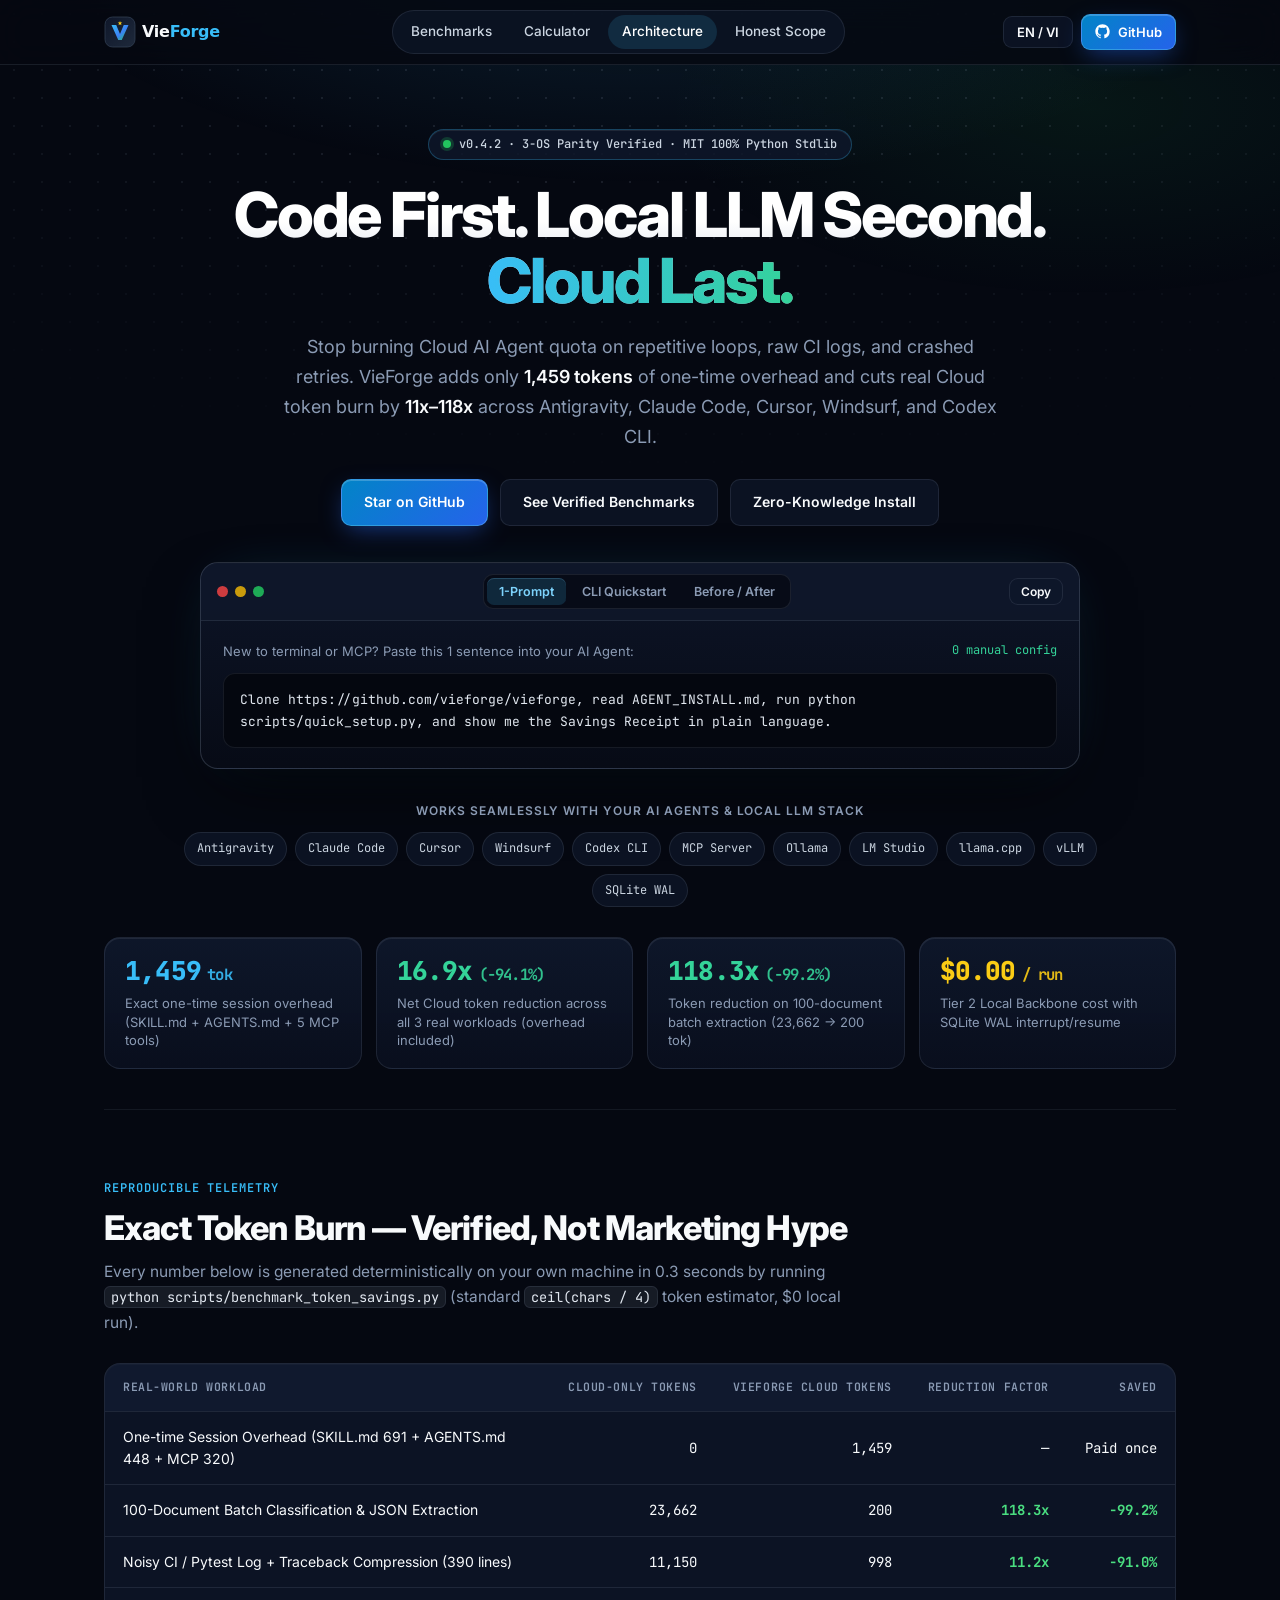
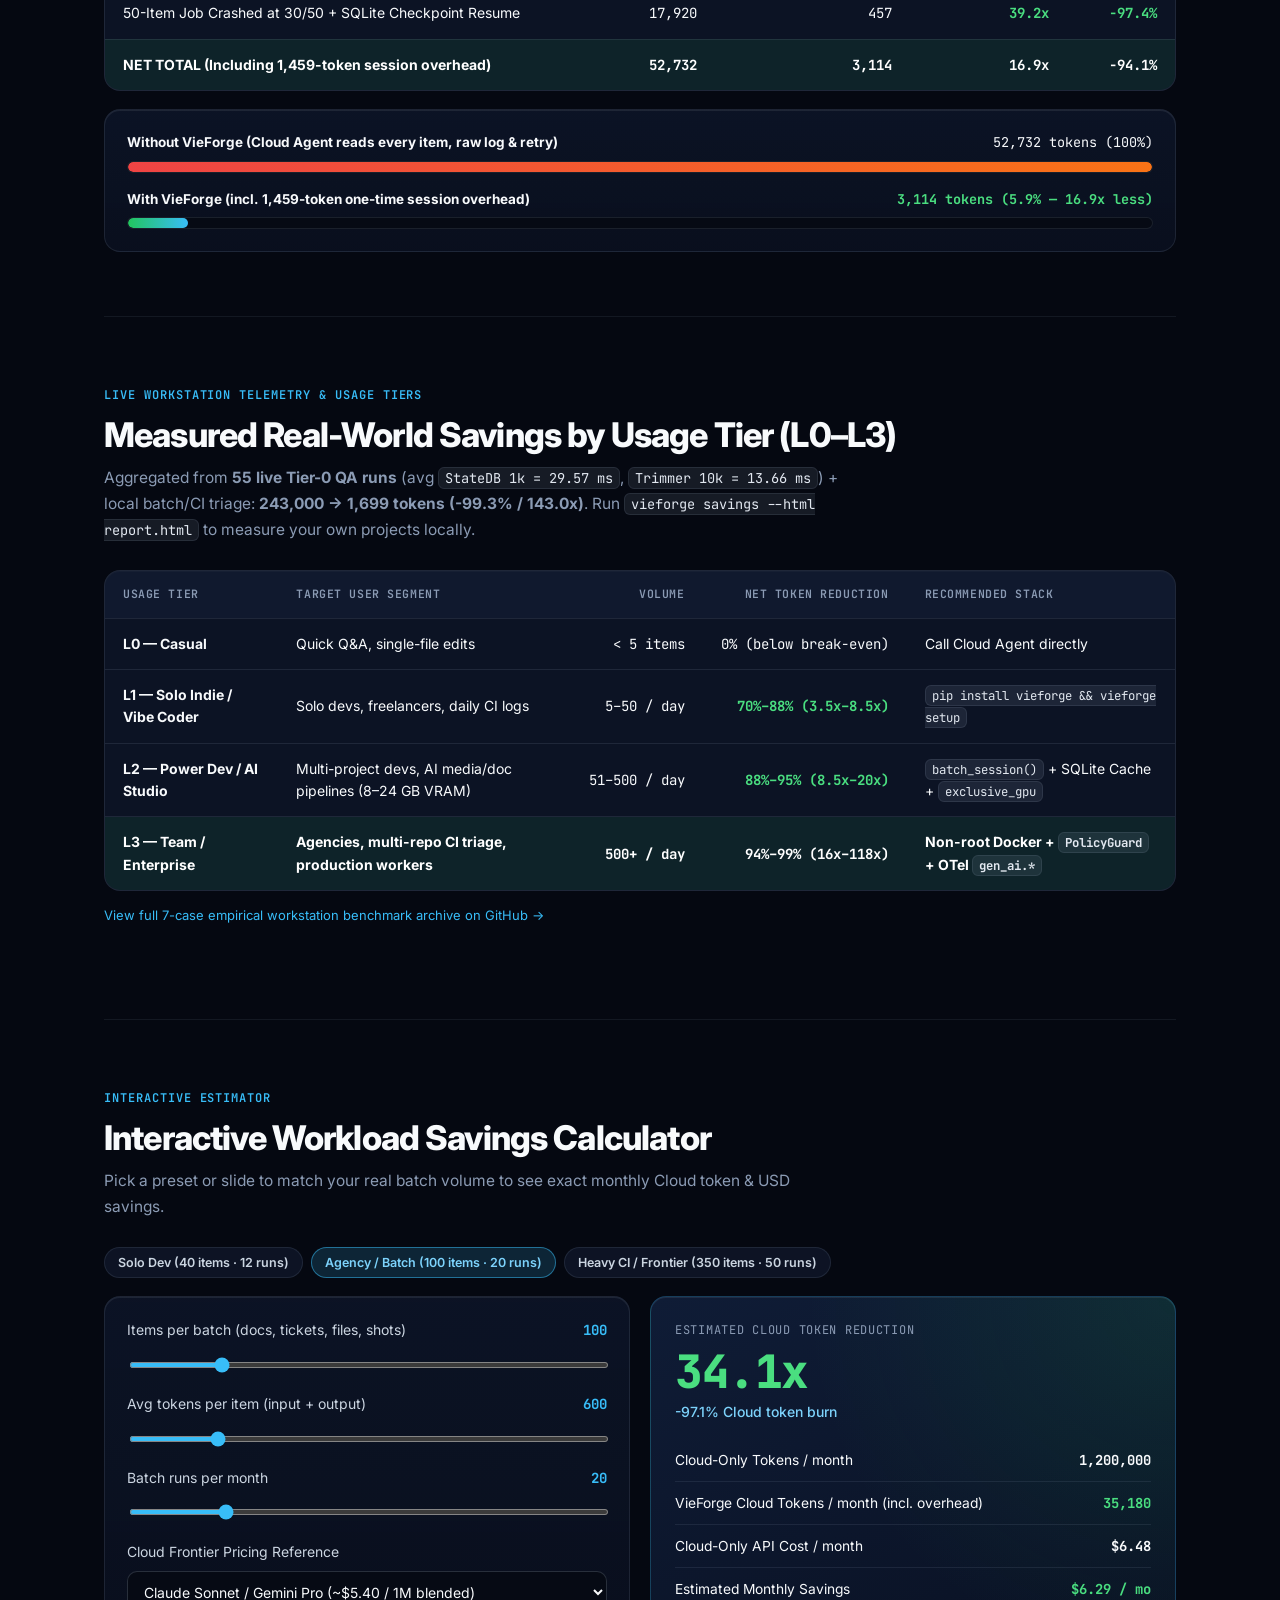
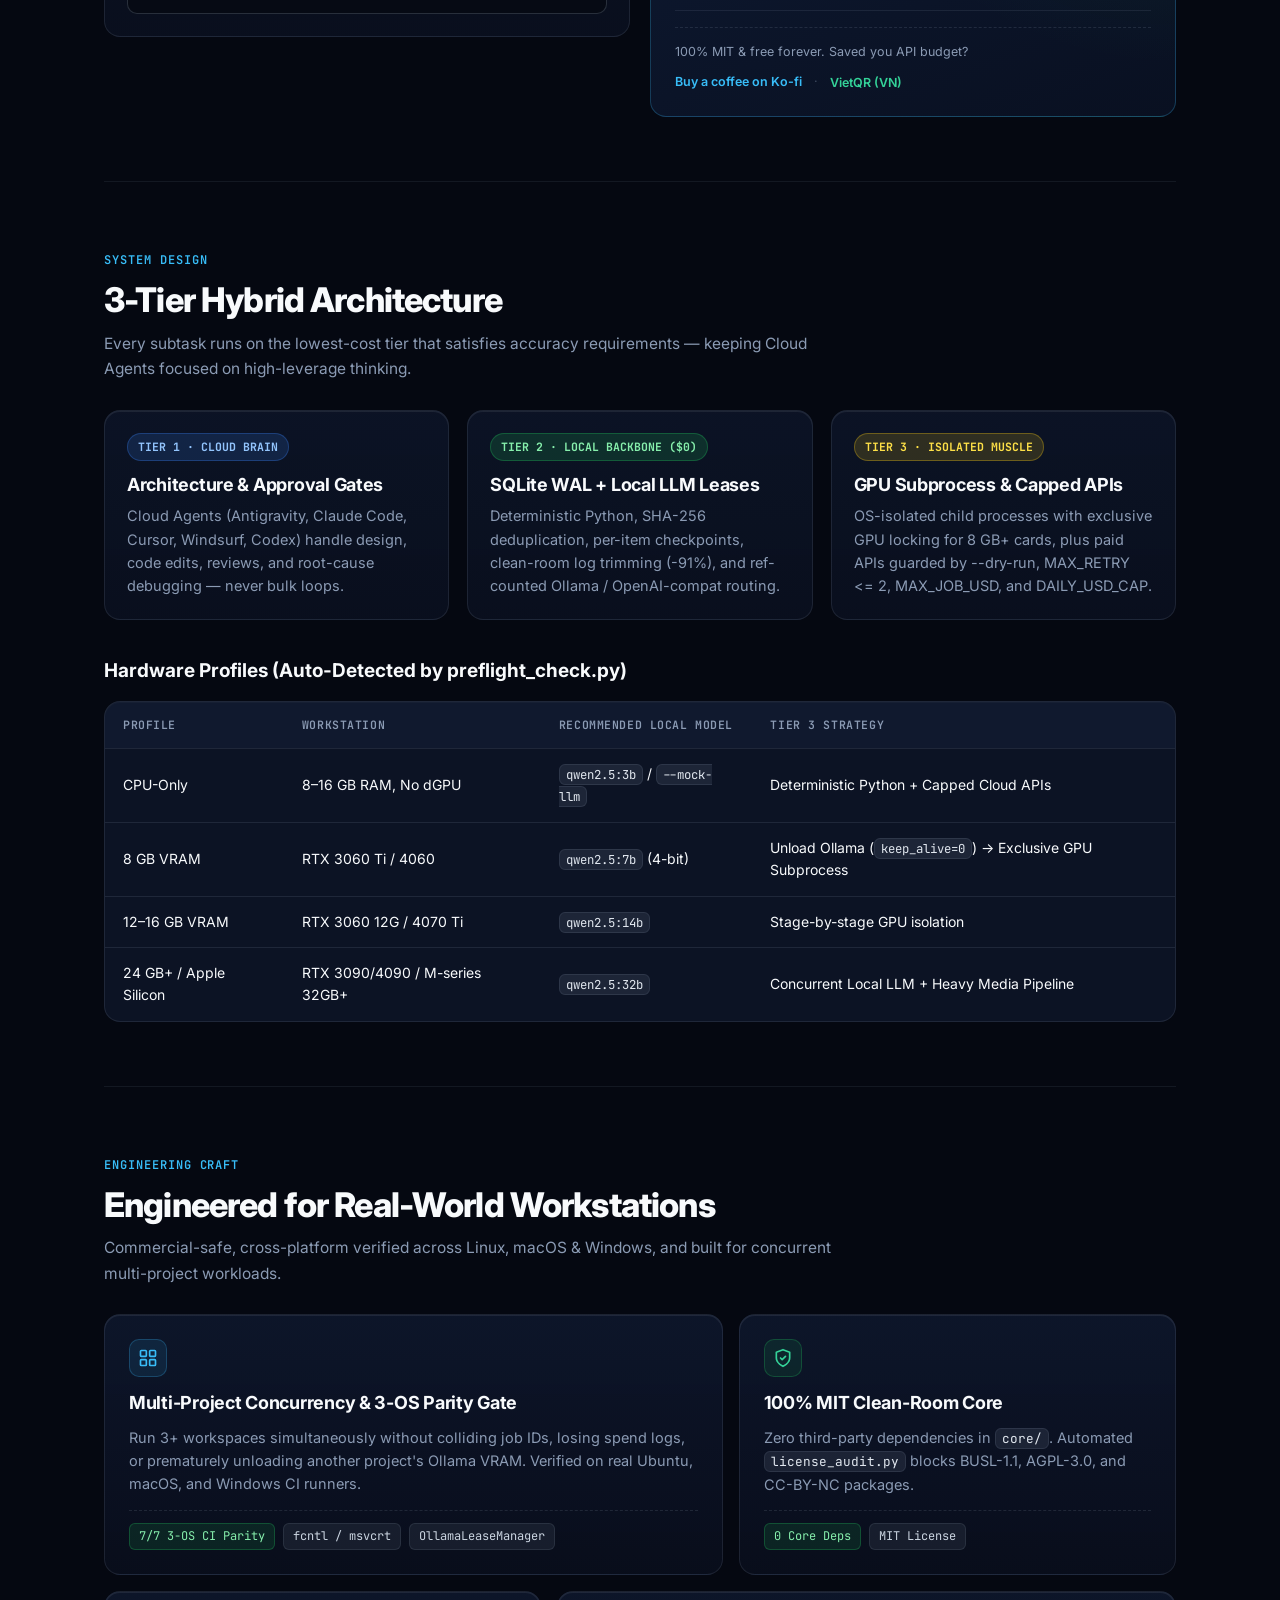
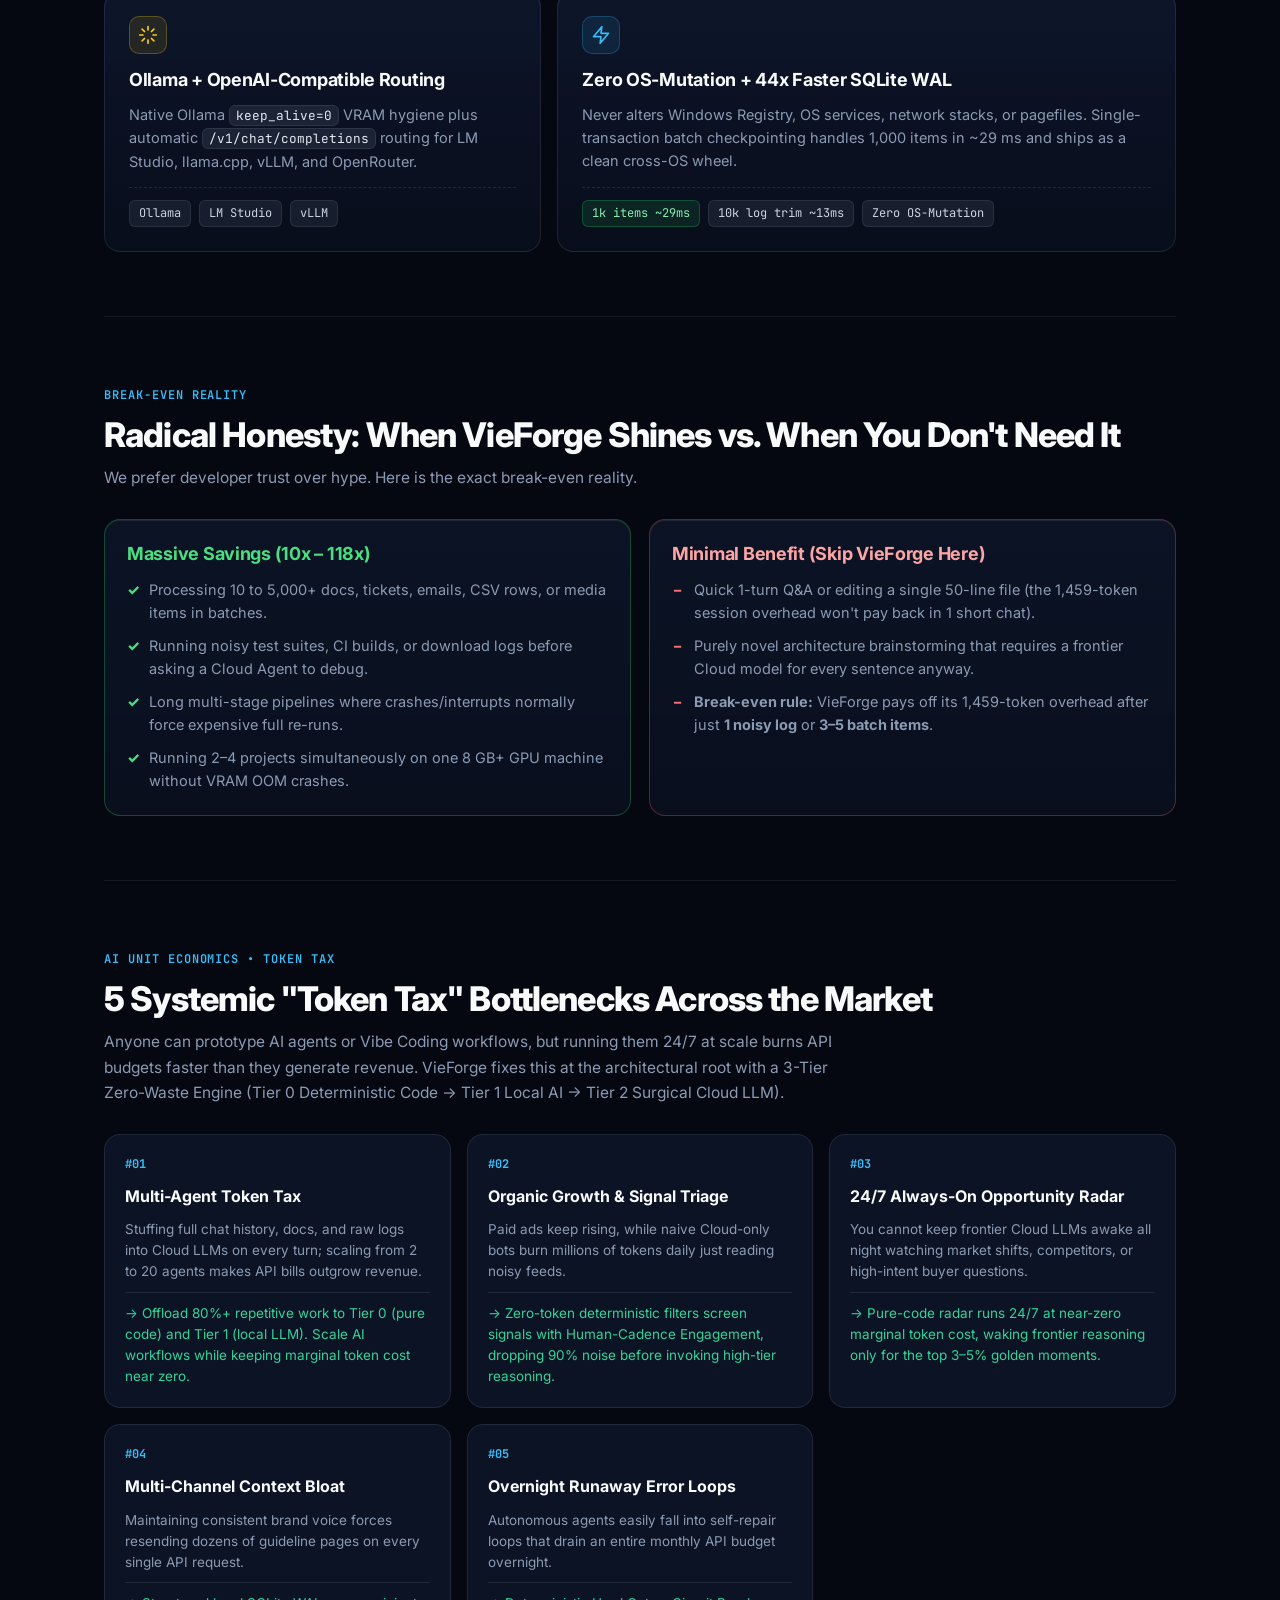
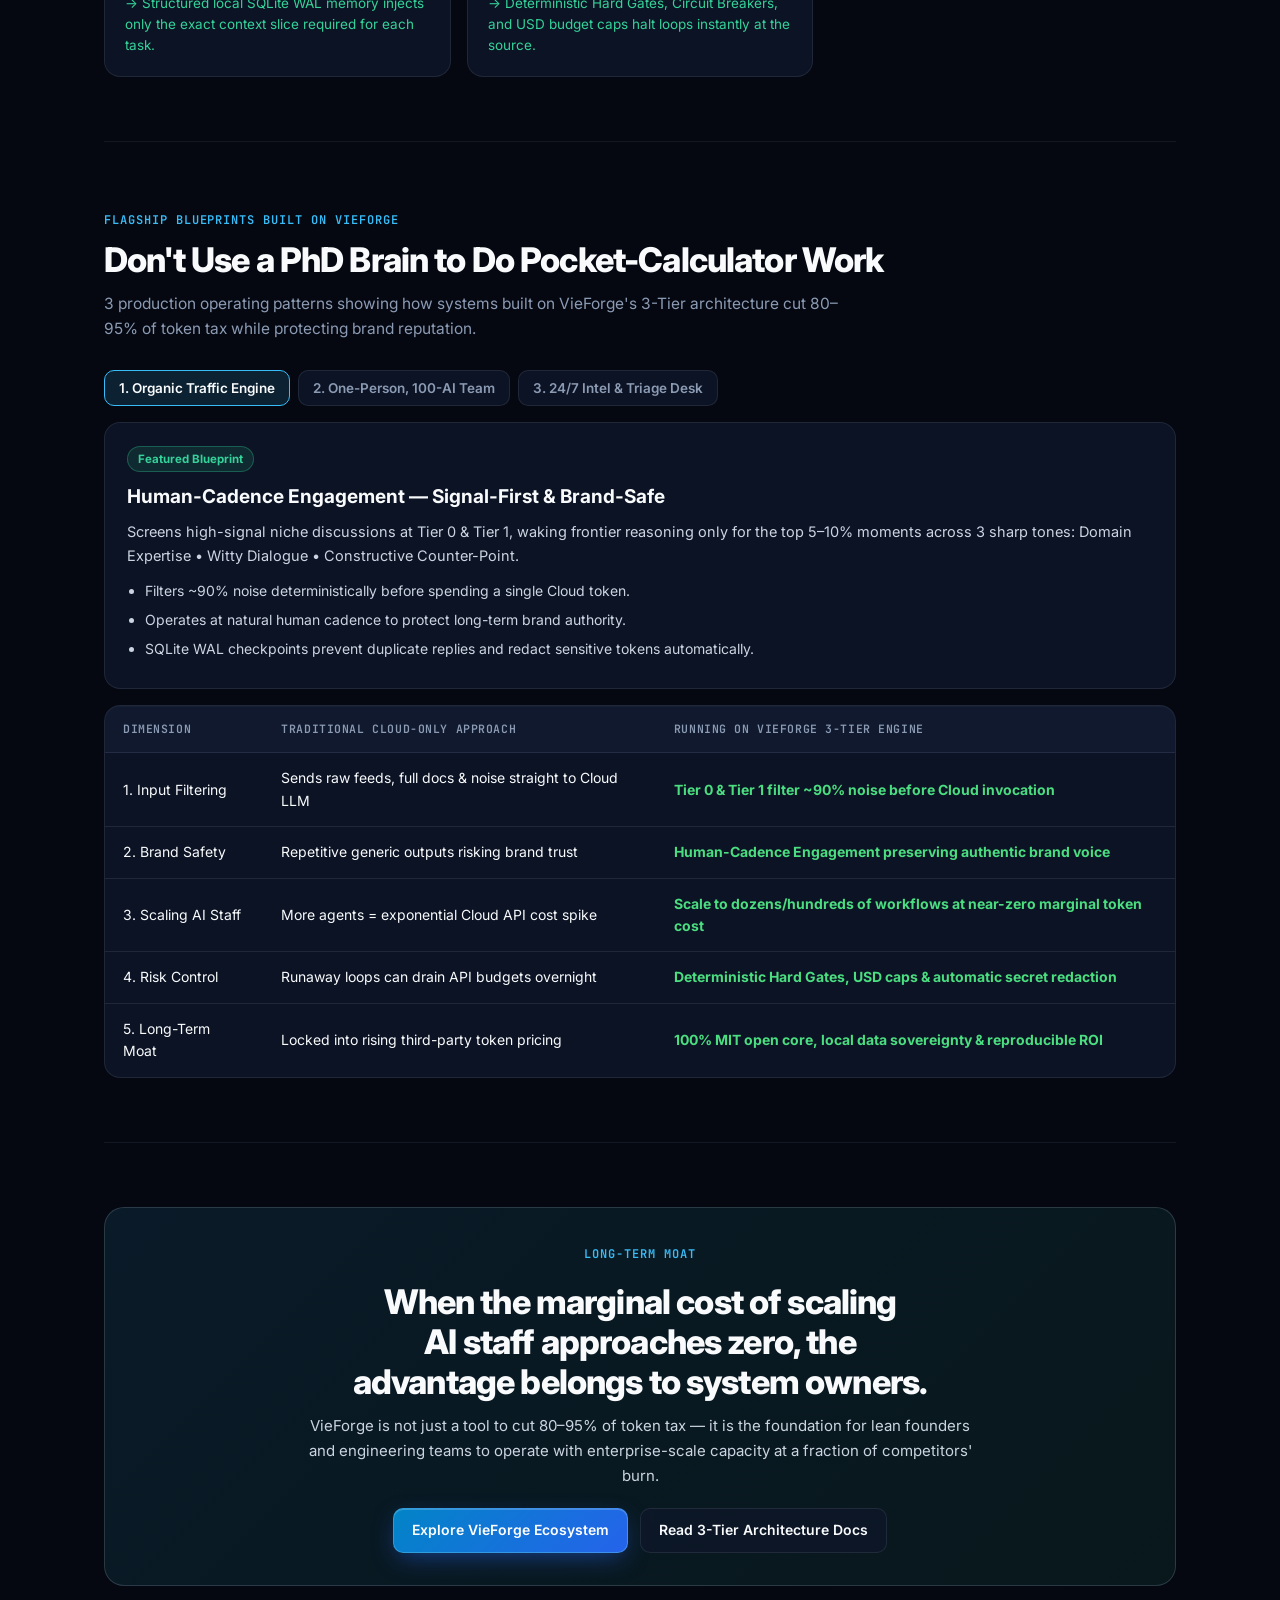
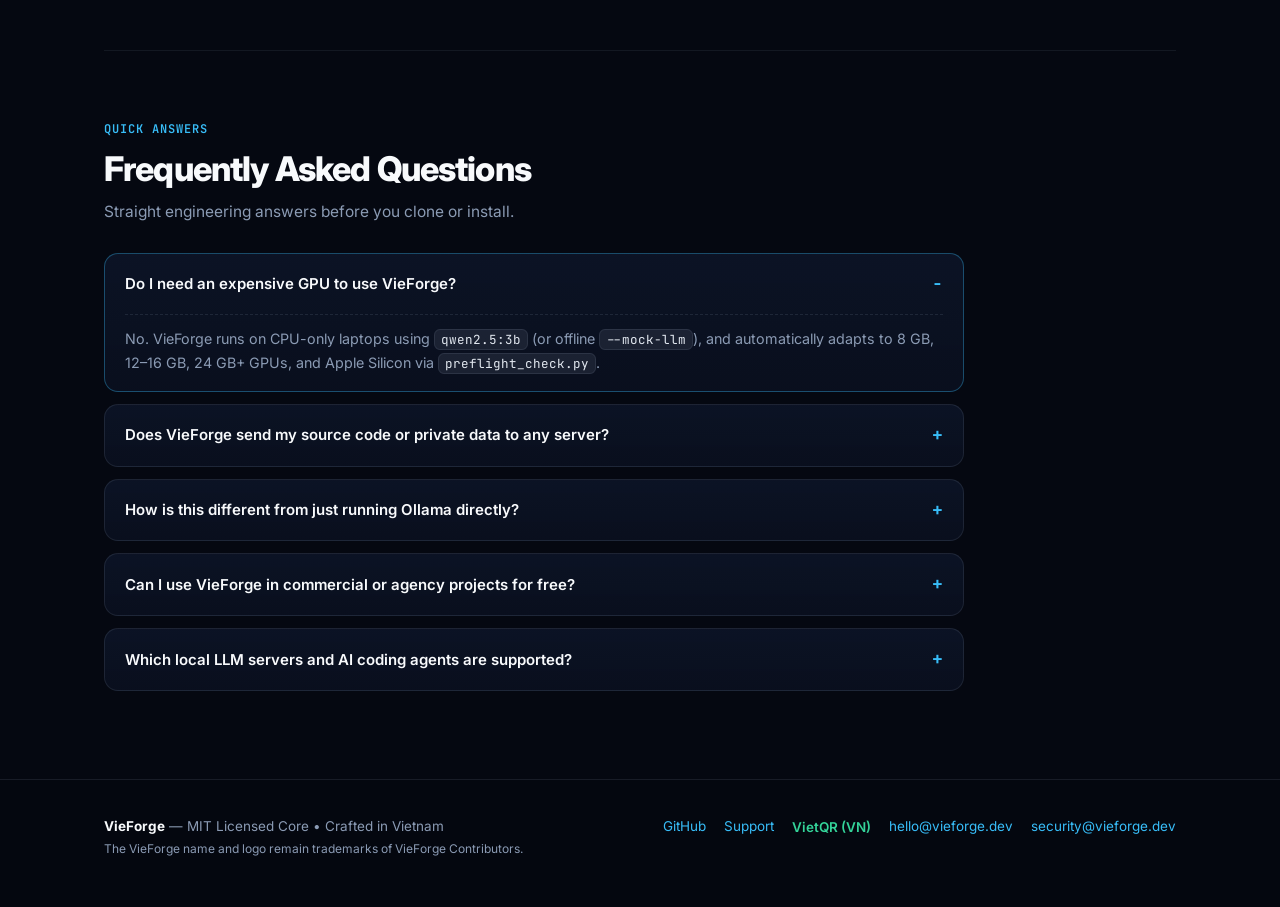
==== commit fe88f417: "feat(web,pr): integrate Zero-Waste Token Tax narrative, 5 bottlenecks, 3 flagship use-case tabs, and" ====
--- a/website/index.html
+++ b/website/index.html
@@ -29,7 +29,7 @@
   <link rel="apple-touch-icon" href="assets/favicon.svg" />
   <link rel="preconnect" href="https://fonts.googleapis.com" />
   <link rel="preconnect" href="https://fonts.gstatic.com" crossorigin />
-  <link href="https://fonts.googleapis.com/css2?family=Inter:wght@400;500;600;700;800&family=JetBrains+Mono:wght@400;500;600;700&display=swap" rel="stylesheet" />
+  <link href="https://fonts.googleapis.com/css2?family=Be+Vietnam+Pro:wght@400;500;600;700;800&family=Inter:wght@400;500;600;700;800&family=JetBrains+Mono:wght@400;500;600;700&display=swap" rel="stylesheet" />
   <script type="application/ld+json">
   {
     "@context": "https://schema.org",
@@ -1008,6 +1008,31 @@
     @media (max-width: 350px) {
       .kpi-grid { grid-template-columns: 1fr; }
     }
+    /* Zero-Waste Token Tax & Flagship Use-Cases */
+    .tax-grid { display: grid; grid-template-columns: repeat(auto-fit, minmax(280px, 1fr)); gap: 16px; margin-top: 20px; }
+    .tax-card { background: var(--surface); border: 1px solid var(--border); border-radius: var(--radius); padding: 20px; display: flex; flex-direction: column; gap: 10px; }
+    .tax-num { font-family: var(--font-mono); font-size: 12px; color: var(--accent); font-weight: 700; }
+    .tax-card h3 { margin: 0; font-size: 16px; color: var(--text); }
+    .tax-pain { font-size: 13.5px; color: var(--muted); line-height: 1.55; margin: 0; }
+    .tax-sol { font-size: 13.5px; color: var(--emerald); line-height: 1.55; margin: 0; border-top: 1px solid var(--border); padding-top: 10px; }
+    .uc-tabs { display: flex; flex-wrap: wrap; gap: 8px; margin: 18px 0 16px; }
+    .uc-tab { background: var(--surface); border: 1px solid var(--border); color: var(--muted); padding: 9px 14px; border-radius: 10px; font-weight: 600; font-size: 13.5px; cursor: pointer; font-family: inherit; transition: all 0.15s ease; }
+    .uc-tab.active { background: rgba(56, 189, 248, 0.14); border-color: var(--accent); color: var(--text); }
+    .uc-panel { background: var(--surface); border: 1px solid var(--border); border-radius: var(--radius); padding: 22px; }
+    .uc-badge { display: inline-block; font-size: 11.5px; font-weight: 700; color: var(--emerald); background: rgba(52, 211, 153, 0.12); border: 1px solid rgba(52, 211, 153, 0.3); border-radius: 999px; padding: 3px 10px; margin-bottom: 10px; }
+    .uc-panel h3 { margin: 0 0 8px; font-size: 19px; color: var(--text); }
+    .uc-panel p { margin: 0 0 12px; color: var(--text-soft); font-size: 14.5px; line-height: 1.6; }
+    .uc-bullets { margin: 0; padding-left: 18px; color: var(--text-soft); font-size: 14px; line-height: 1.65; }
+    .uc-bullets li { margin-bottom: 6px; }
+    .vision-box { background: linear-gradient(135deg, rgba(56, 189, 248, 0.10), rgba(52, 211, 153, 0.08)); border: 1px solid var(--border-strong); border-radius: 20px; padding: 32px 26px; text-align: center; }
+    .vision-box h2 { margin: 8px auto 12px; max-width: 780px; }
+    .vision-box p { margin: 0 auto 20px; max-width: 680px; color: var(--text-soft); font-size: 15px; line-height: 1.65; }
+    .vision-ctas { display: flex; gap: 12px; justify-content: center; flex-wrap: wrap; }
+    @media (max-width: 720px) {
+      .tax-grid { grid-template-columns: 1fr; }
+      .uc-panel { padding: 16px; }
+      .vision-box { padding: 24px 16px; }
+    }
   </style>
 </head>
 <body>
@@ -1493,6 +1518,39 @@
             <li data-i18n="no2">Purely novel architecture brainstorming that requires a frontier Cloud model for every sentence anyway.</li>
             <li data-i18n="no3"><strong>Break-even rule:</strong> VieForge pays off its 1,459-token overhead after just <strong>1 noisy log</strong> or <strong>3–5 batch items</strong>.</li>
           </ul>
+        </div>
+      </div>
+    </section>
+
+    <section id="token-tax">
+      <div class="sec-kicker" id="prKickerTax">AI Unit Economics • Token Tax</div>
+      <h2 id="prTaxTitle">5 Systemic "Token Tax" Bottlenecks Across the Market</h2>
+      <p class="sub" id="prTaxSub">Offload 80%+ repetitive loops to Tier 0 deterministic code and Tier 1 local AI so marginal token cost approaches zero.</p>
+      <div class="tax-grid" id="prProblemGrid"></div>
+    </section>
+
+    <section id="use-cases">
+      <div class="sec-kicker" id="prKickerCases">Flagship Blueprints Built on VieForge</div>
+      <h2 id="prCasesTitle">Don't Use a PhD Brain to Do Pocket-Calculator Work</h2>
+      <p class="sub" id="prCasesSub">3 production operating patterns demonstrating 80–95% token tax reduction with brand-safe human cadence.</p>
+      <div class="uc-tabs" id="prTabs" role="tablist" aria-label="Flagship Use Cases"></div>
+      <div class="uc-panel" id="prTabPanel" role="tabpanel"></div>
+      <div class="table-wrap" id="prCompareWrap" style="margin-top:16px;display:none;">
+        <table class="resp-table" id="prCompareTable">
+          <thead id="prCompareHead"></thead>
+          <tbody id="prCompareBody"></tbody>
+        </table>
+      </div>
+    </section>
+
+    <section id="vision">
+      <div class="vision-box">
+        <div class="sec-kicker" id="prVisionKicker">Long-Term Moat</div>
+        <h2 id="prVisionTitle">When the marginal cost of scaling AI staff approaches zero, the advantage belongs to system owners.</h2>
+        <p id="prVisionBody">VieForge is the open-source foundation for lean founders and engineering teams to operate at enterprise capacity with 80–95% lower token tax.</p>
+        <div class="vision-ctas">
+          <a href="https://github.com/vieforge/vieforge" target="_blank" rel="noopener noreferrer" class="btn btn-primary" id="prVisionCta1">Explore VieForge Ecosystem</a>
+          <a href="#architecture" class="btn btn-ghost" id="prVisionCta2">Read 3-Tier Architecture Docs</a>
         </div>
       </div>
     </section>
@@ -2038,6 +2096,160 @@
       } catch (_) {}
     })();
 
+    // Brand-configurable Zero-Waste PR Content Loader (safe DOM APIs, zero innerHTML)
+    let prBrandName = "VieForge";
+    let prData = null;
+    let prActiveTab = "organic";
+
+    function fmtBrand(str) {
+      return String(str || "").replaceAll("{BRAND}", prBrandName);
+    }
+
+    function renderPrSections() {
+      if (!prData) return;
+      const d = prData[lang] || prData.en;
+      if (!d) return;
+
+      const setTxt = (id, val) => {
+        const el = document.getElementById(id);
+        if (el) el.textContent = fmtBrand(val);
+      };
+      setTxt("prKickerTax", d.kickerTax);
+      setTxt("prTaxTitle", d.taxTitle);
+      setTxt("prTaxSub", d.taxSub);
+      setTxt("prKickerCases", d.kickerCases);
+      setTxt("prCasesTitle", d.casesTitle);
+      setTxt("prCasesSub", d.casesSub);
+      setTxt("prVisionKicker", d.visionKicker);
+      setTxt("prVisionTitle", d.visionTitle);
+      setTxt("prVisionBody", d.visionBody);
+      setTxt("prVisionCta1", d.visionCta1);
+      setTxt("prVisionCta2", d.visionCta2);
+
+      // 5 Token-Tax Bottlenecks
+      const grid = document.getElementById("prProblemGrid");
+      if (grid) {
+        grid.replaceChildren();
+        (d.problems || []).forEach((item) => {
+          const card = document.createElement("div");
+          card.className = "tax-card";
+          const num = document.createElement("div");
+          num.className = "tax-num";
+          num.textContent = "#" + item.num;
+          const h3 = document.createElement("h3");
+          h3.textContent = fmtBrand(item.title);
+          const pain = document.createElement("p");
+          pain.className = "tax-pain";
+          pain.textContent = fmtBrand(item.pain);
+          const sol = document.createElement("p");
+          sol.className = "tax-sol";
+          sol.textContent = "→ " + fmtBrand(item.solution);
+          card.append(num, h3, pain, sol);
+          grid.appendChild(card);
+        });
+      }
+
+      // 3 Use-Case Tabs
+      const tabsEl = document.getElementById("prTabs");
+      const panelEl = document.getElementById("prTabPanel");
+      const cmpWrap = document.getElementById("prCompareWrap");
+      const cmpHead = document.getElementById("prCompareHead");
+      const cmpBody = document.getElementById("prCompareBody");
+      const tabs = d.tabs || [];
+      if (!tabs.some((t) => t.id === prActiveTab) && tabs.length) prActiveTab = tabs[0].id;
+
+      if (tabsEl) {
+        tabsEl.replaceChildren();
+        tabs.forEach((t) => {
+          const btn = document.createElement("button");
+          btn.type = "button";
+          btn.className = "uc-tab" + (t.id === prActiveTab ? " active" : "");
+          btn.setAttribute("role", "tab");
+          btn.setAttribute("aria-selected", t.id === prActiveTab ? "true" : "false");
+          btn.textContent = fmtBrand(t.label);
+          btn.addEventListener("click", () => {
+            prActiveTab = t.id;
+            renderPrSections();
+          });
+          tabsEl.appendChild(btn);
+        });
+      }
+
+      const active = tabs.find((t) => t.id === prActiveTab) || tabs[0];
+      if (panelEl && active) {
+        panelEl.replaceChildren();
+        const badge = document.createElement("span");
+        badge.className = "uc-badge";
+        badge.textContent = fmtBrand(active.badge);
+        const h3 = document.createElement("h3");
+        h3.textContent = fmtBrand(active.headline);
+        const desc = document.createElement("p");
+        desc.textContent = fmtBrand(active.desc);
+        const ul = document.createElement("ul");
+        ul.className = "uc-bullets";
+        (active.bullets || []).forEach((b) => {
+          const li = document.createElement("li");
+          li.textContent = fmtBrand(b);
+          ul.appendChild(li);
+        });
+        panelEl.append(badge, h3, desc, ul);
+
+        if (cmpWrap && cmpHead && cmpBody) {
+          if (active.showCompare && (d.compareRows || []).length) {
+            cmpWrap.style.display = "block";
+            cmpHead.replaceChildren();
+            const trH = document.createElement("tr");
+            (d.compareHeaders || []).forEach((h) => {
+              const th = document.createElement("th");
+              th.textContent = fmtBrand(h);
+              trH.appendChild(th);
+            });
+            cmpHead.appendChild(trH);
+
+            cmpBody.replaceChildren();
+            (d.compareRows || []).forEach((row) => {
+              const tr = document.createElement("tr");
+              row.forEach((cell, idx) => {
+                const td = document.createElement("td");
+                if (idx > 0 && d.compareHeaders && d.compareHeaders[idx]) {
+                  td.setAttribute("data-label", fmtBrand(d.compareHeaders[idx]));
+                }
+                if (idx === 2) td.className = "good";
+                td.textContent = fmtBrand(cell);
+                tr.appendChild(td);
+              });
+              cmpBody.appendChild(tr);
+            });
+          } else {
+            cmpWrap.style.display = "none";
+          }
+        }
+      }
+    }
+
+    (async () => {
+      try {
+        const [bRes, cRes] = await Promise.all([
+          fetch("brand.config.json"),
+          fetch("content/pr_content.json"),
+        ]);
+        if (bRes.ok) {
+          const b = await bRes.json();
+          if (b && b.displayName) prBrandName = String(b.displayName);
+        }
+        if (cRes.ok) {
+          prData = await cRes.json();
+          renderPrSections();
+        }
+      } catch (_) {}
+    })();
+
+    const _origRenderLang = renderLang;
+    renderLang = function () {
+      _origRenderLang();
+      renderPrSections();
+    };
+
     renderLang();
   </script>
 </body>
--- a/website/tokens.css
+++ b/website/tokens.css
@@ -0,0 +1,58 @@
+/* VieForge Design Tokens — Single source of truth for vieforge.dev (Dark-first) */
+:root {
+  /* Surfaces & Backgrounds */
+  --bg: #050811;
+  --bg-deep: #04070f;
+  --bg-code: #060a14;
+  --bg-elevated: #0a101f;
+  --bg-card-alt: #091021;
+  --surface: #0c1324;
+  --panel: #0c1324;
+  --surface-2: #121c33;
+  --surface-hover: #0f1c36;
+  --mask-solid: #000000;
+
+  /* Borders & Specular */
+  --border: rgba(148, 163, 184, 0.14);
+  --border-strong: rgba(148, 163, 184, 0.24);
+  --line: rgba(148, 163, 184, 0.16);
+  --specular: rgba(255, 255, 255, 0.08);
+
+  /* Typography Ink */
+  --text: #f8fafc;
+  --text-bright: #ffffff;
+  --text-code: #e2e8f0;
+  --text-soft: #cbd5e1;
+  --text-gradient-end: #b6c4da;
+  --text-secondary: #94a3b8;
+  --muted: #8b9bb4;
+  --text-dim: #64748b;
+
+  /* Brand & Semantic Accents */
+  --accent: #38bdf8;
+  --accent-hover: #7dd3fc;
+  --accent-soft: #93c5fd;
+  --accent-strong: #0284c7;
+  --accent-blue: #3b82f6;
+  --accent-royal: #2563eb;
+
+  --accent-2: #22c55e;
+  --emerald: #34d399;
+  --success: #4ade80;
+  --success-soft: #86efac;
+
+  --gold: #facc15;
+  --gold-soft: #fde047;
+  --warn: #eab308;
+  --orange: #f97316;
+
+  --danger: #f87171;
+  --danger-strong: #ef4444;
+  --danger-soft: #fca5a5;
+
+  /* Typography & Radii */
+  --font-sans: "Inter", system-ui, -apple-system, BlinkMacSystemFont, "Segoe UI", Roboto, sans-serif;
+  --font-mono: "JetBrains Mono", ui-monospace, SFMono-Regular, Consolas, monospace;
+  --radius: 16px;
+  --radius-sm: 10px;
+}
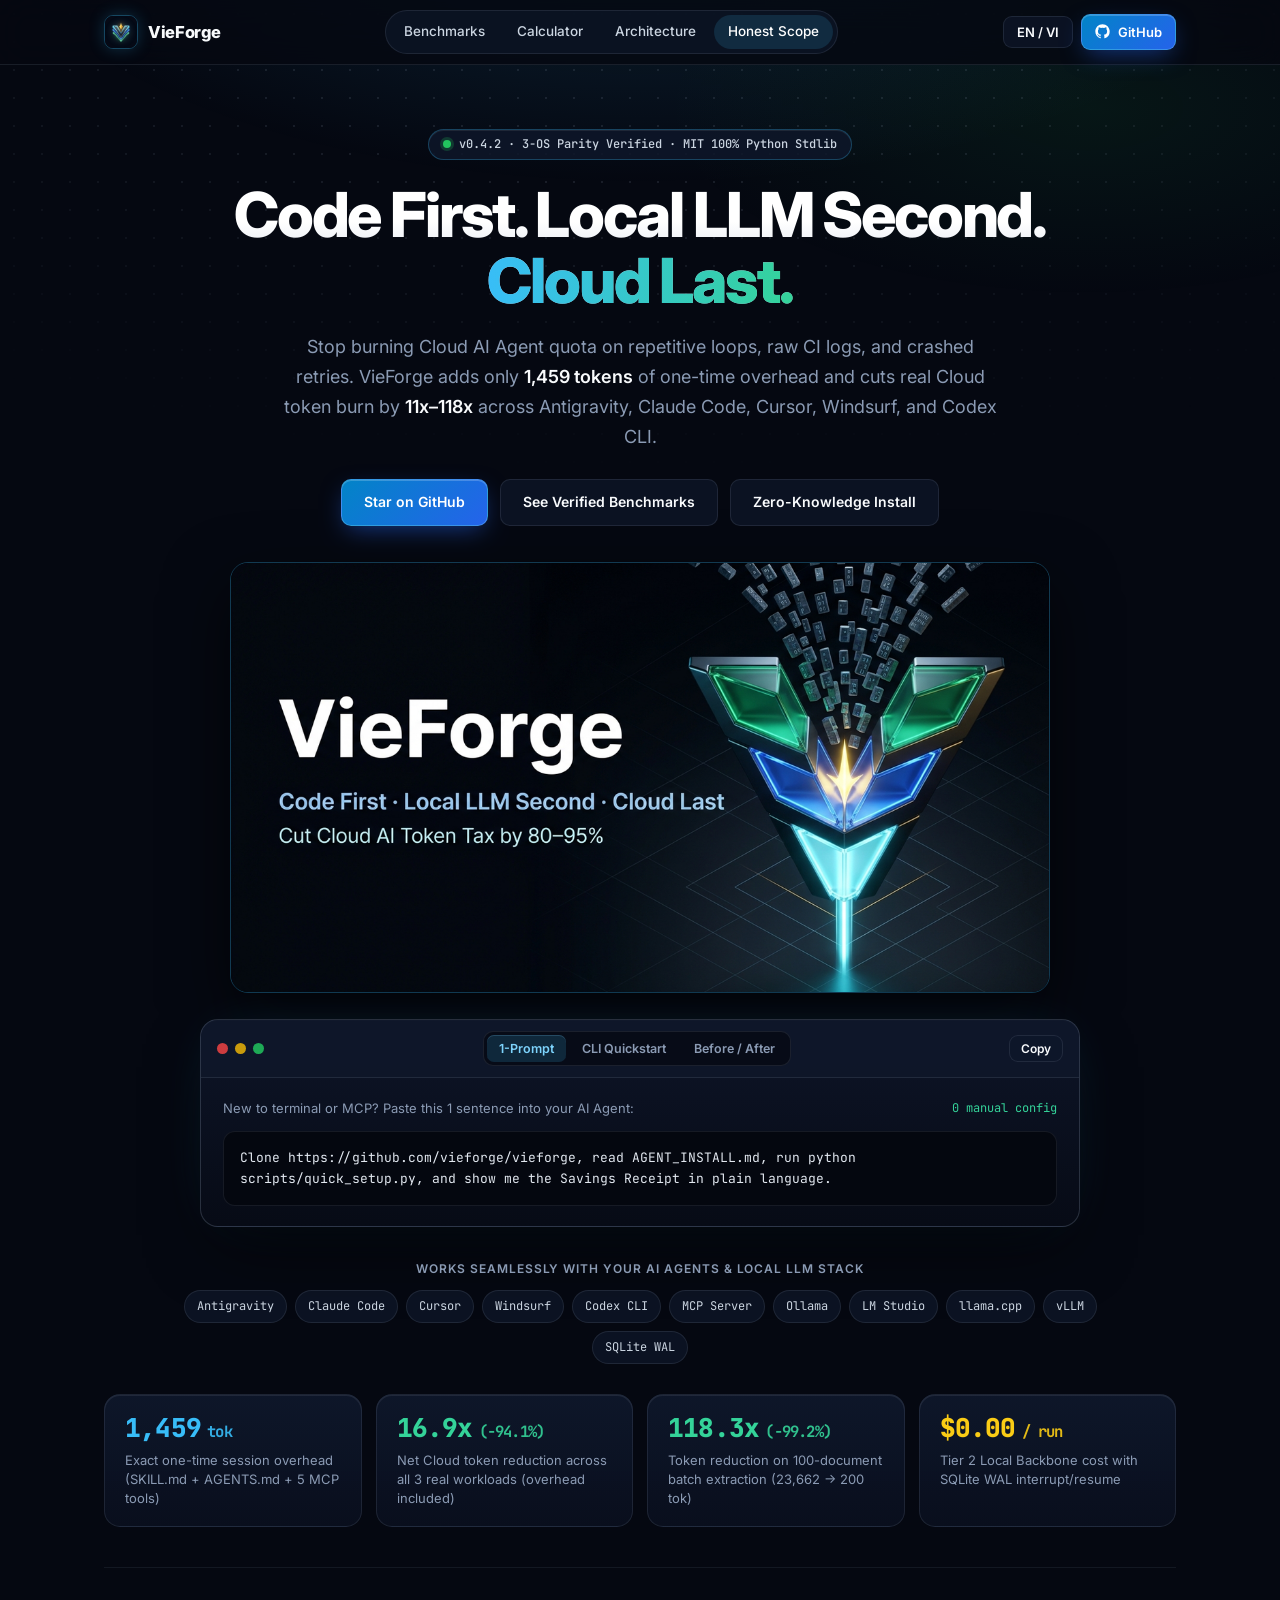
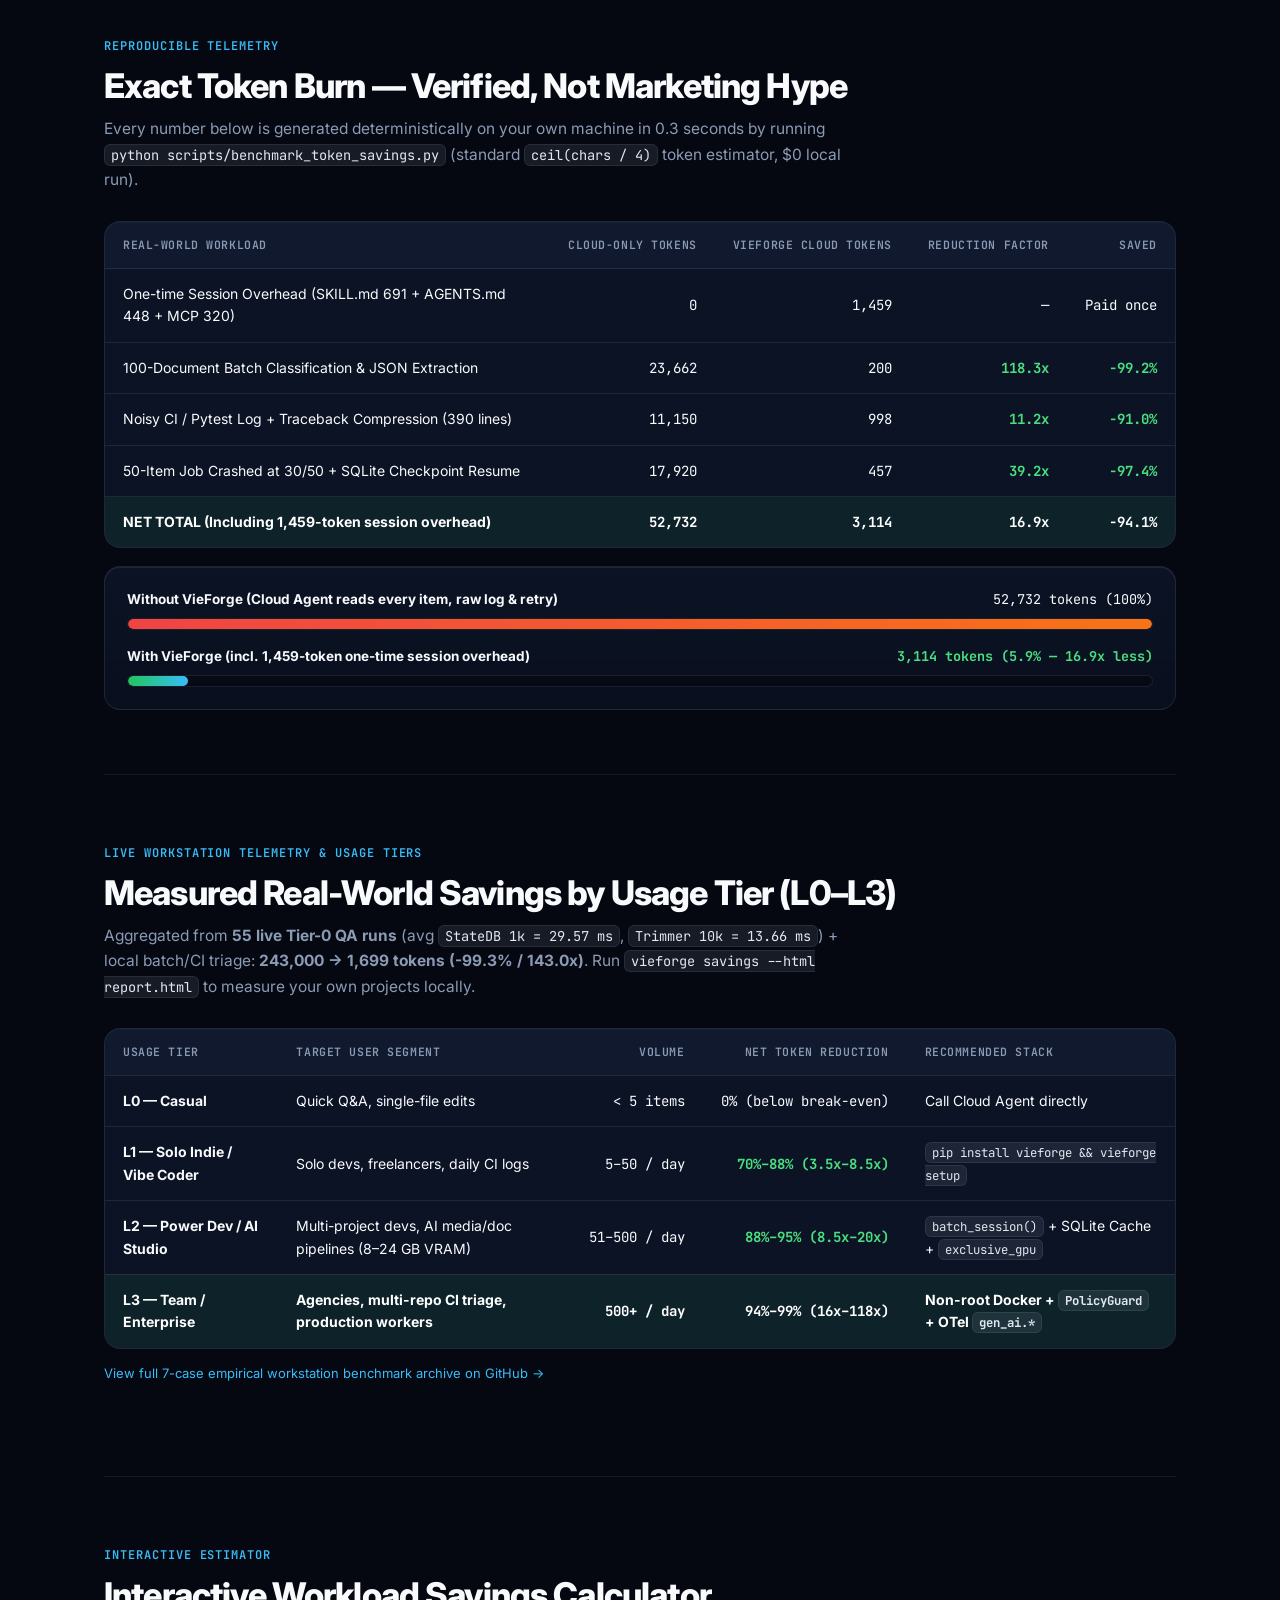
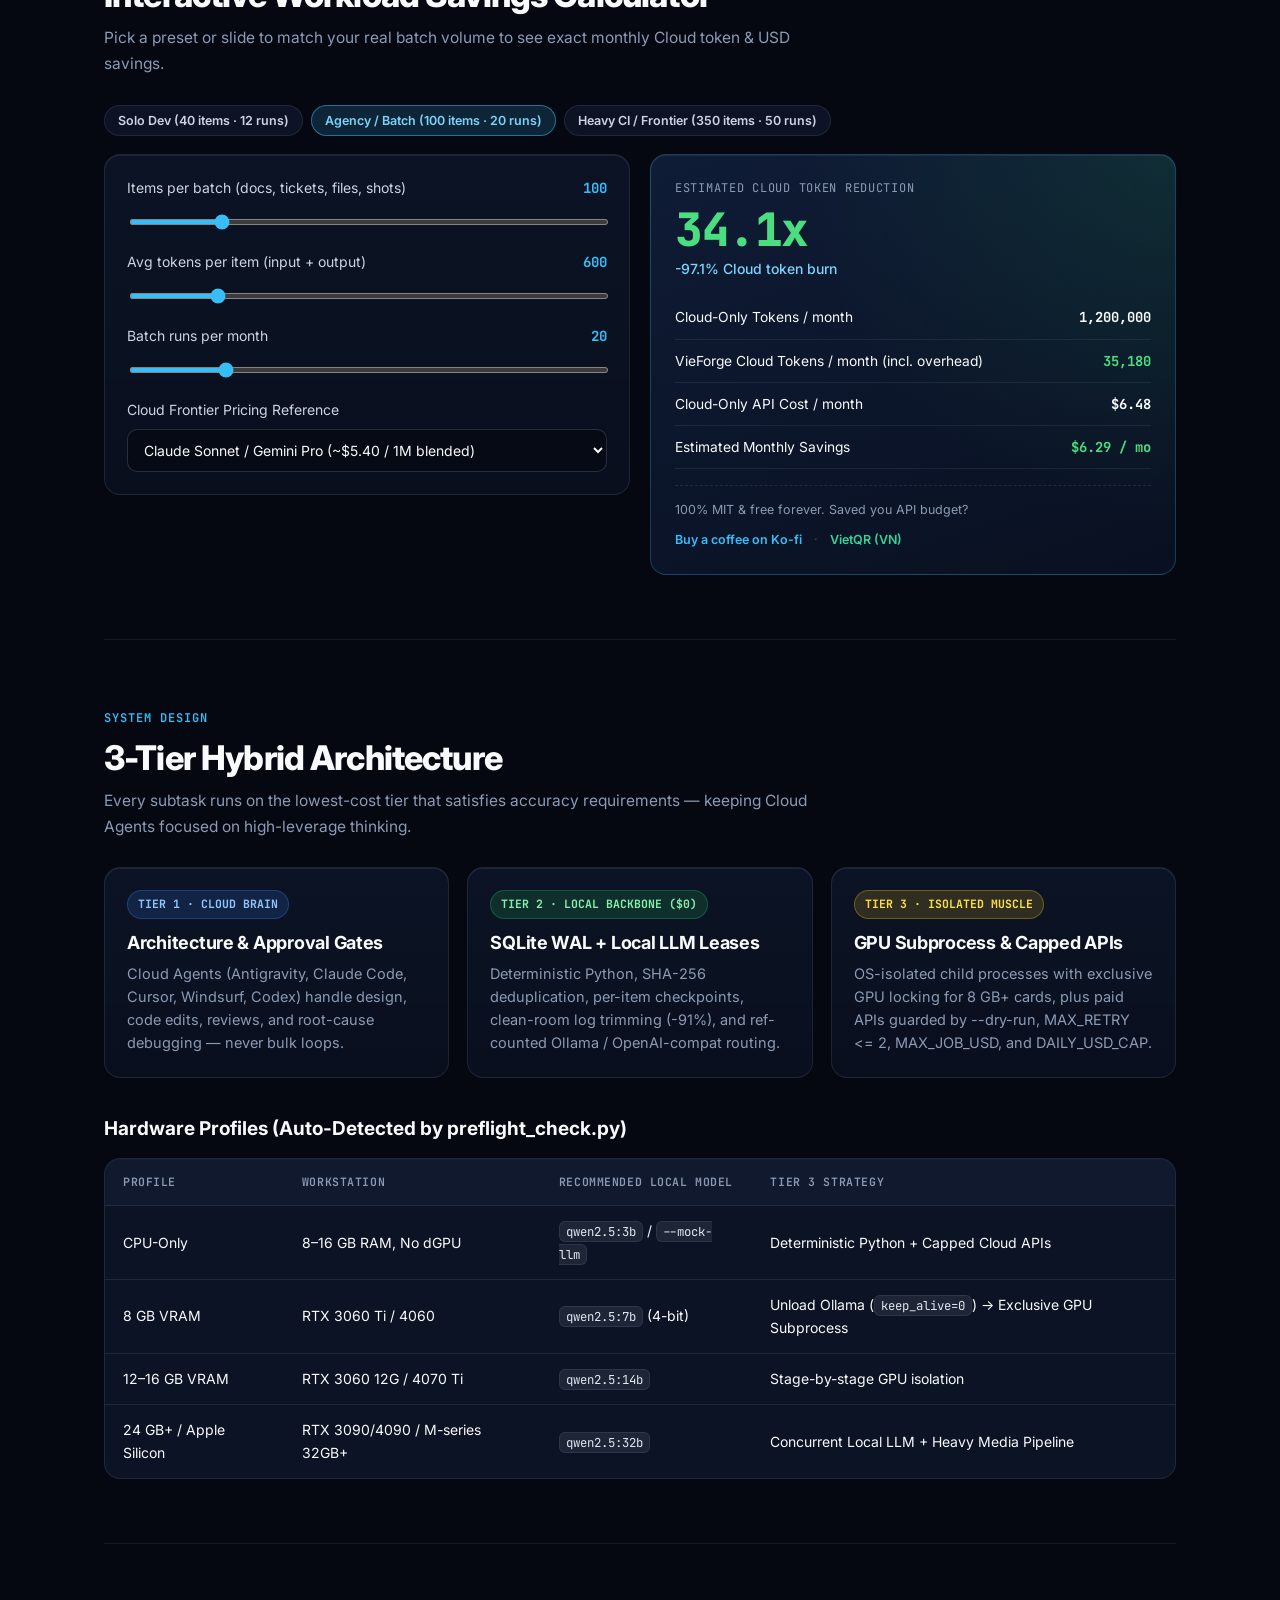
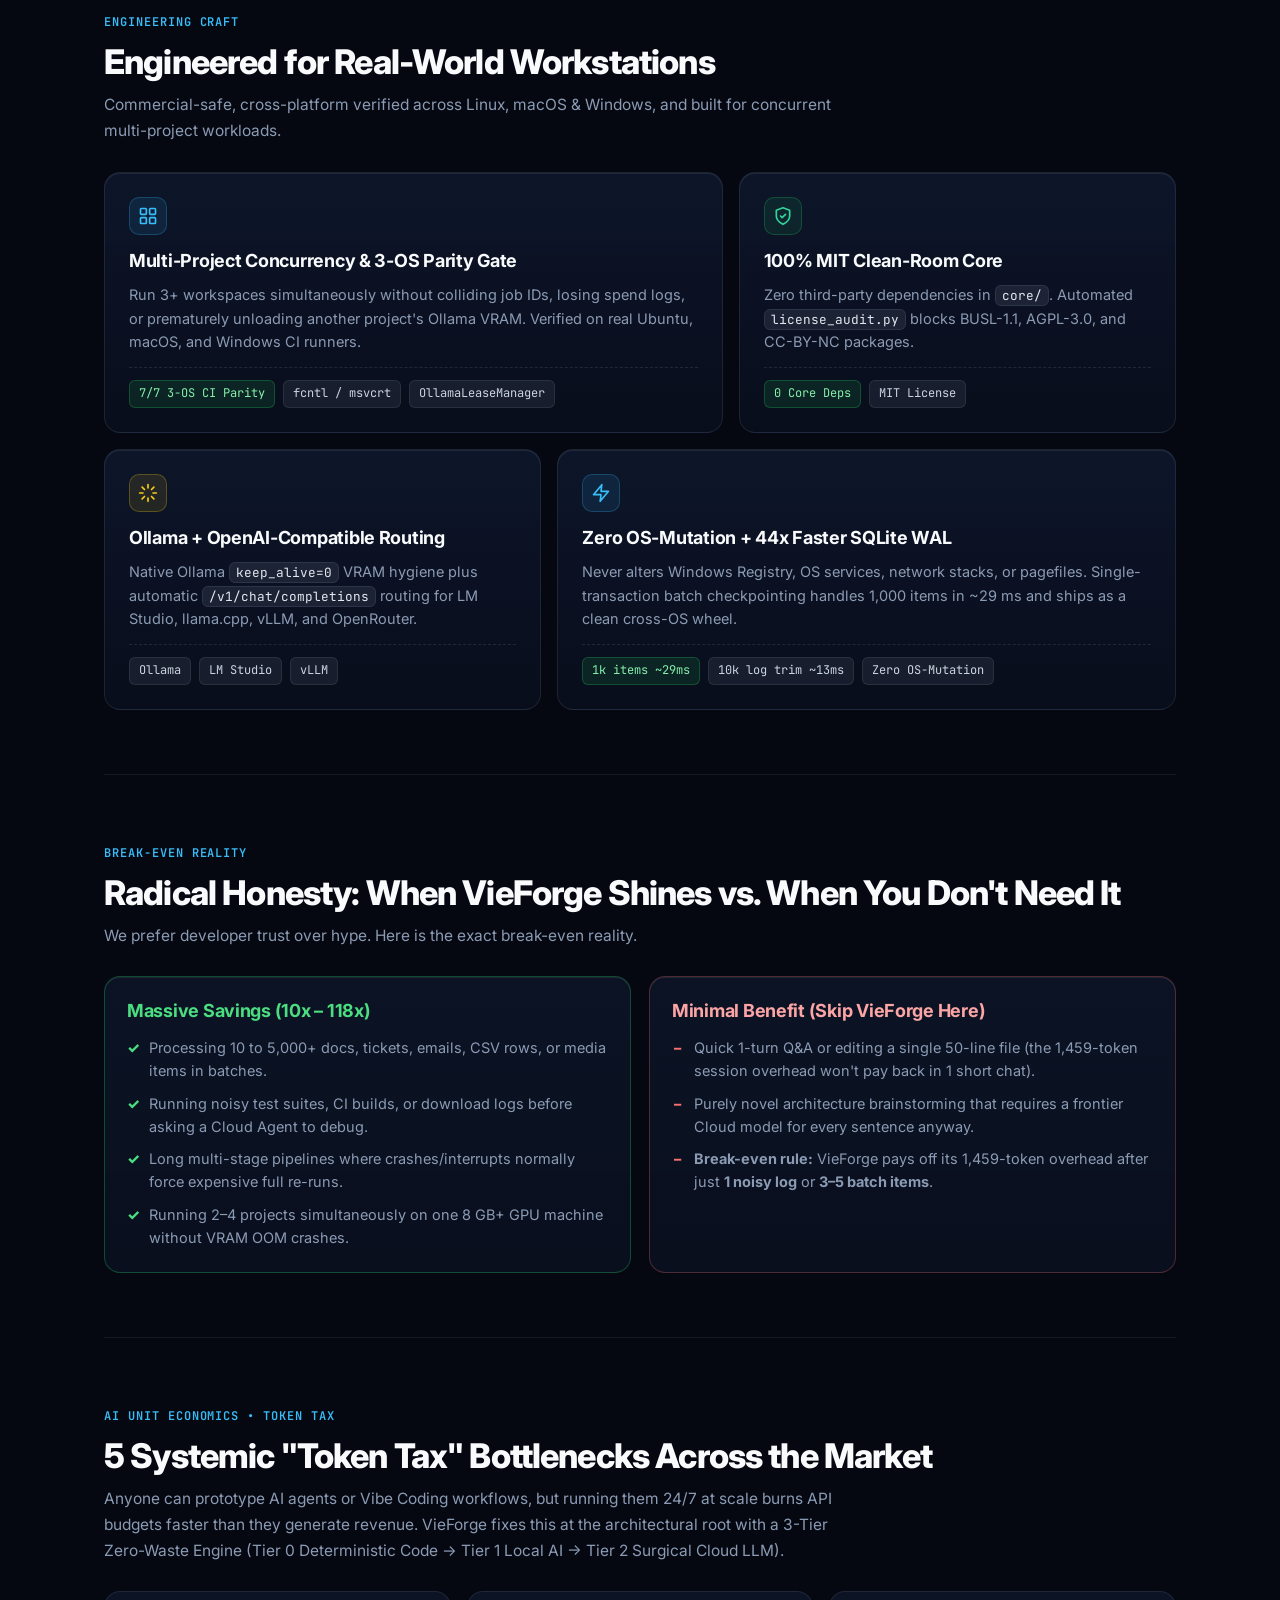
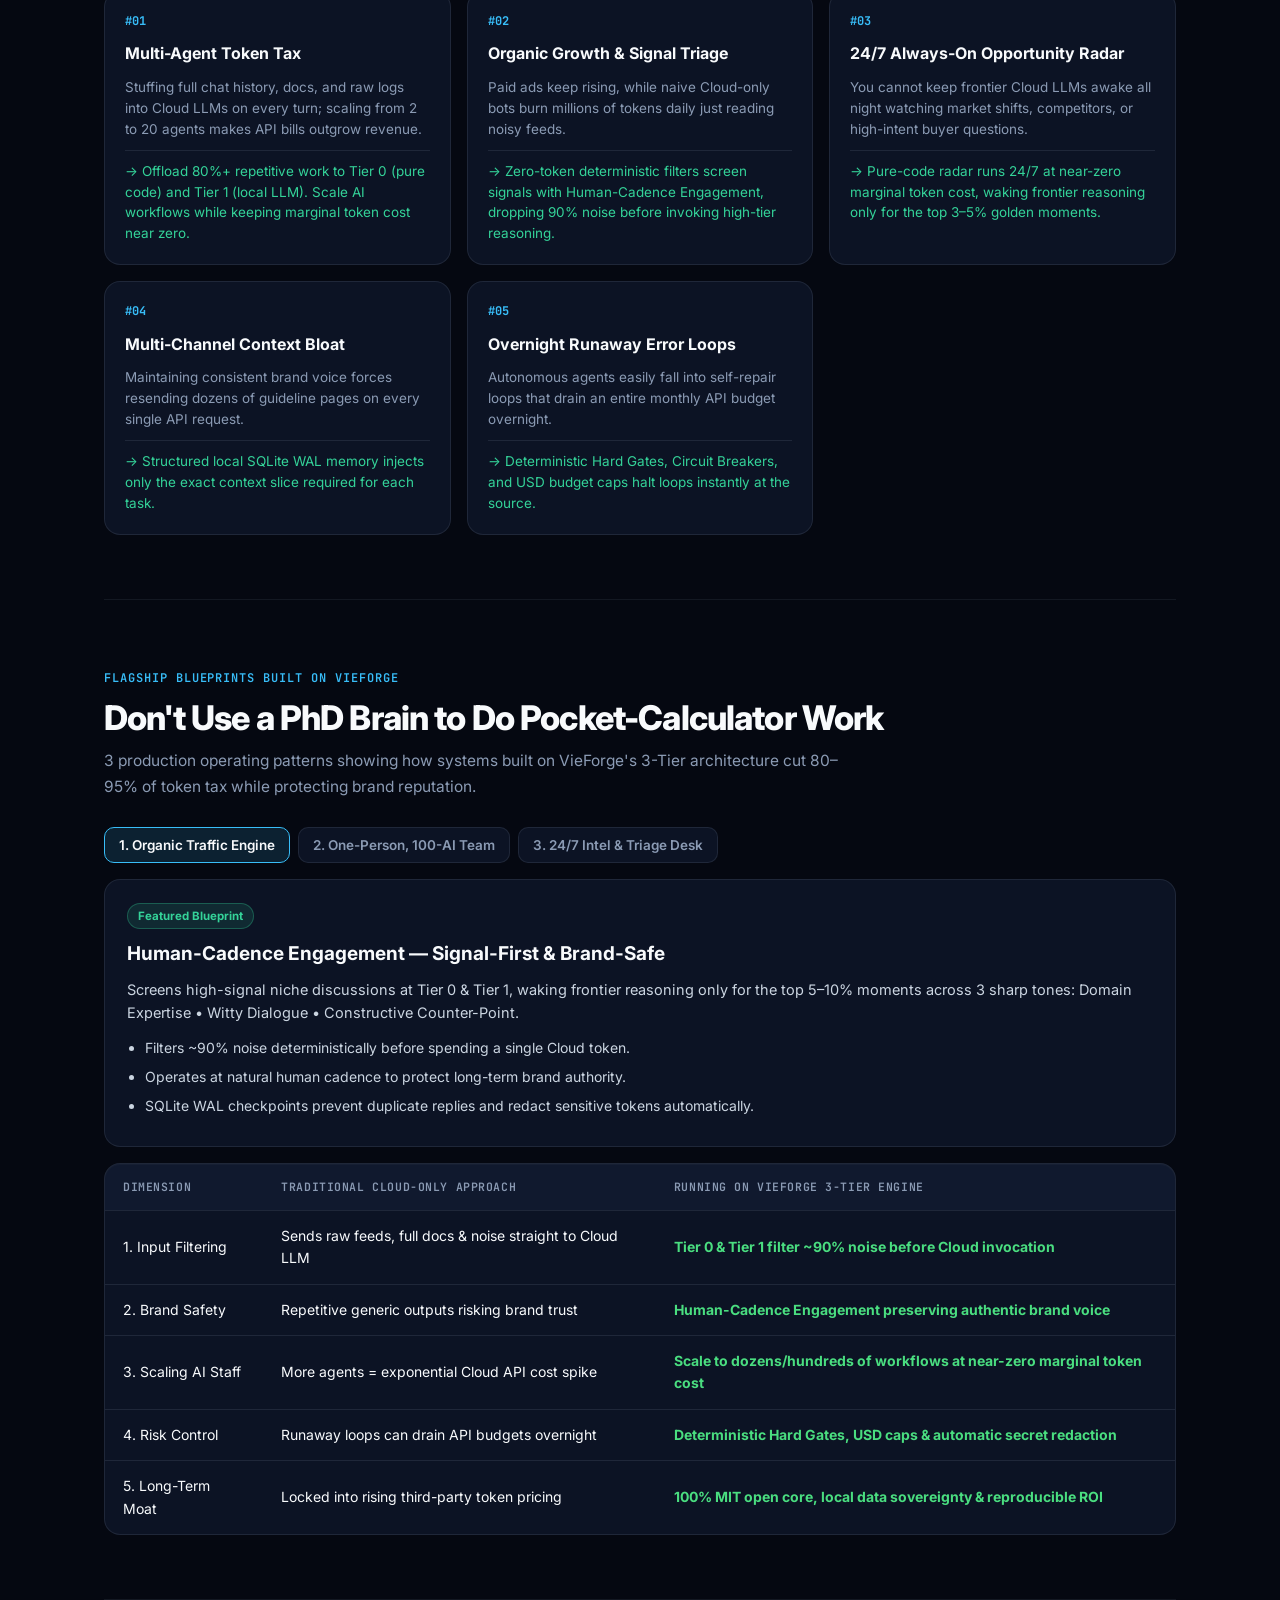
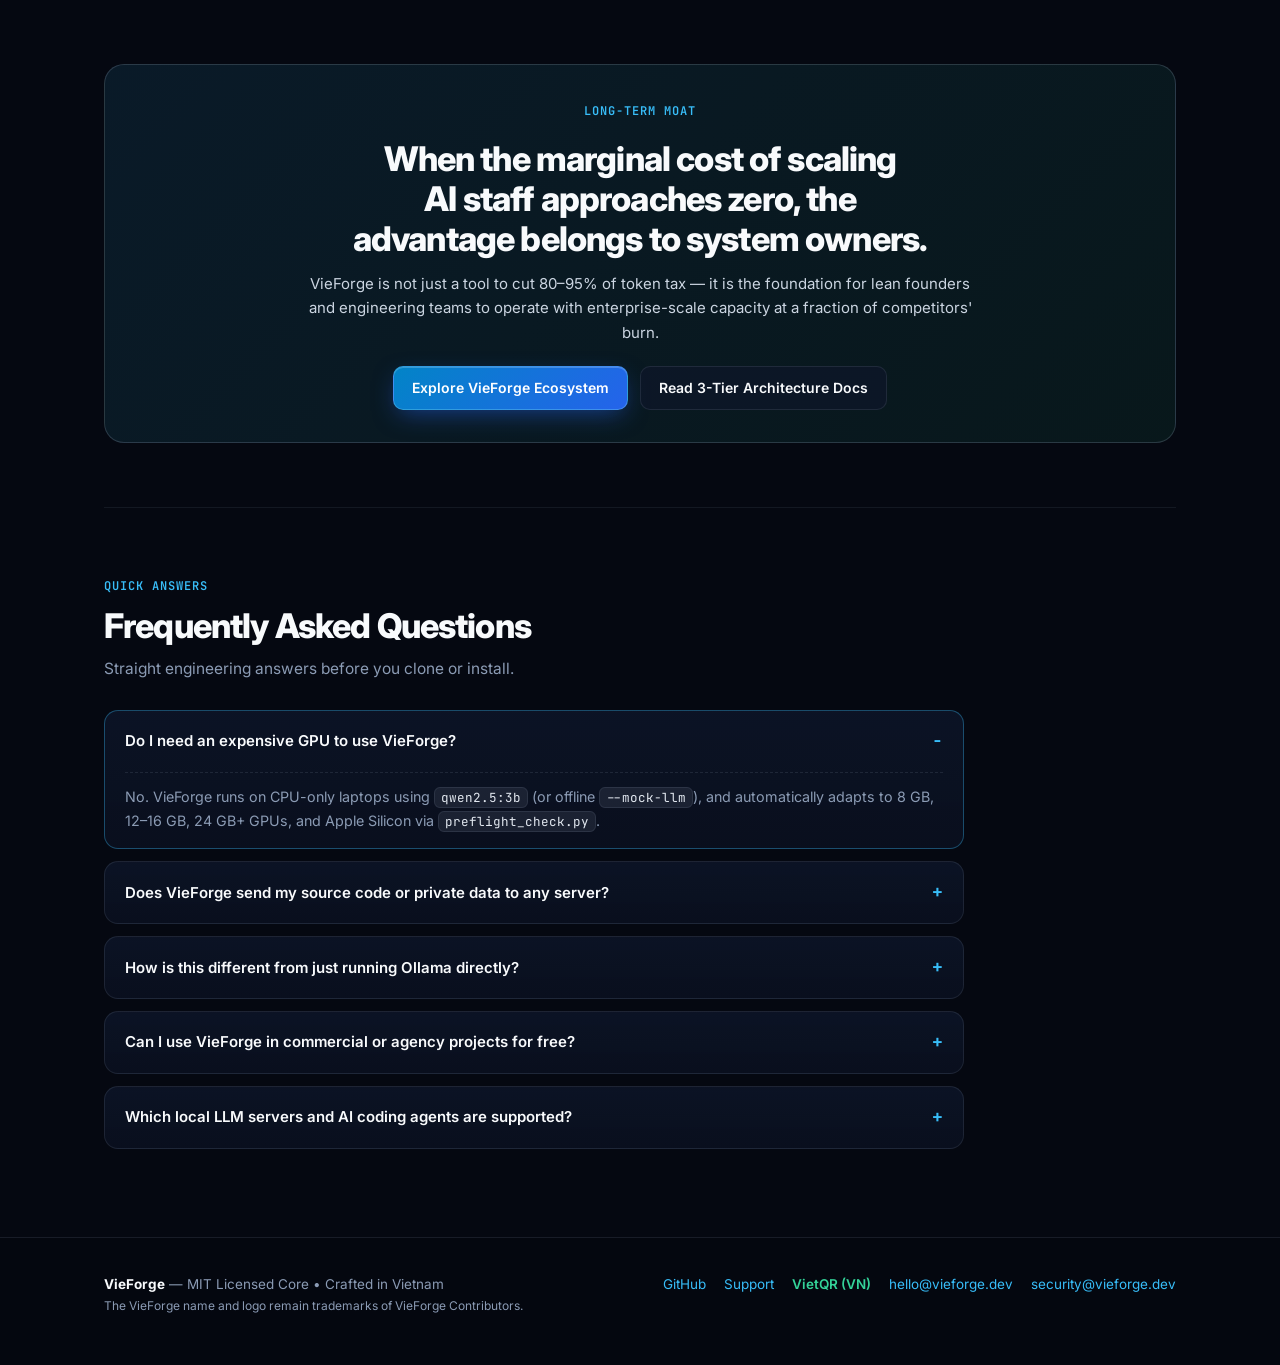
==== commit ec25502d: "feat(web): display Concept 2 Isometric Forge logo in navbar/favicon and flagship banner in hero" ====
--- a/website/index.html
+++ b/website/index.html
@@ -25,8 +25,8 @@
   <meta name="twitter:title" content="VieForge — 3-Tier Hybrid AI Agent Harness (16.9x Fewer Cloud Tokens)" />
   <meta name="twitter:description" content="Cut Cloud AI Agent token burn by 11x–118x on real workloads. 100% Python stdlib, MIT clean-room, reproducible $0 benchmark." />
   <meta name="twitter:image" content="https://vieforge.dev/assets/og-card.png" />
-  <link rel="icon" type="image/svg+xml" href="assets/favicon.svg" />
-  <link rel="apple-touch-icon" href="assets/favicon.svg" />
+  <link rel="icon" type="image/png" href="assets/logo-512.png?v=2" />
+  <link rel="apple-touch-icon" href="assets/logo-512.png?v=2" />
   <link rel="preconnect" href="https://fonts.googleapis.com" />
   <link rel="preconnect" href="https://fonts.gstatic.com" crossorigin />
   <link href="https://fonts.googleapis.com/css2?family=Be+Vietnam+Pro:wght@400;500;600;700;800&family=Inter:wght@400;500;600;700;800&family=JetBrains+Mono:wght@400;500;600;700&display=swap" rel="stylesheet" />
@@ -1042,8 +1042,9 @@
 
   <header>
     <div class="container nav">
-      <a href="#" class="brand-link" aria-label="VieForge Home">
-        <img src="assets/logo.svg" alt="VieForge" class="brand-logo" />
+      <a href="#" class="brand-link" aria-label="VieForge Home" style="display:inline-flex;align-items:center;gap:10px;text-decoration:none;">
+        <img src="assets/logo-512.png?v=2" alt="VieForge" class="brand-logo" style="width:34px;height:34px;border-radius:9px;object-fit:cover;border:1px solid rgba(56,189,248,0.35);box-shadow:0 0 16px rgba(56,189,248,0.22);" />
+        <span style="font-weight:800;font-size:16.5px;letter-spacing:-0.02em;color:var(--text);">VieForge</span>
       </a>
       <nav class="nav-center" aria-label="Primary">
         <a href="#benchmarks" data-i18n="navBench">Benchmarks</a>
@@ -1088,6 +1089,17 @@
         <a class="btn btn-primary" href="https://github.com/vieforge/vieforge" target="_blank" rel="noopener" data-i18n="ctaGithub">Star on GitHub</a>
         <a class="btn btn-ghost" href="#benchmarks" data-i18n="ctaBench">See Verified Benchmarks</a>
         <a class="btn btn-ghost" href="https://github.com/vieforge/vieforge/blob/main/AGENT_INSTALL.md" target="_blank" rel="noopener" data-i18n="ctaGuide">Zero-Knowledge Install</a>
+      </div>
+
+      <div style="margin:28px auto 26px;max-width:820px;width:100%;">
+        <img
+          src="assets/og-card.png?v=2"
+          alt="VieForge — Digital Forge 3-Tier AI Agent Architecture"
+          width="1200"
+          height="630"
+          loading="eager"
+          style="display:block;width:100%;height:auto;border-radius:18px;border:1px solid rgba(56,189,248,0.28);box-shadow:0 24px 64px rgba(0,0,0,0.6);"
+        />
       </div>
 
       <!-- Interactive Product Window (Linear / Raycast / Vercel style) -->
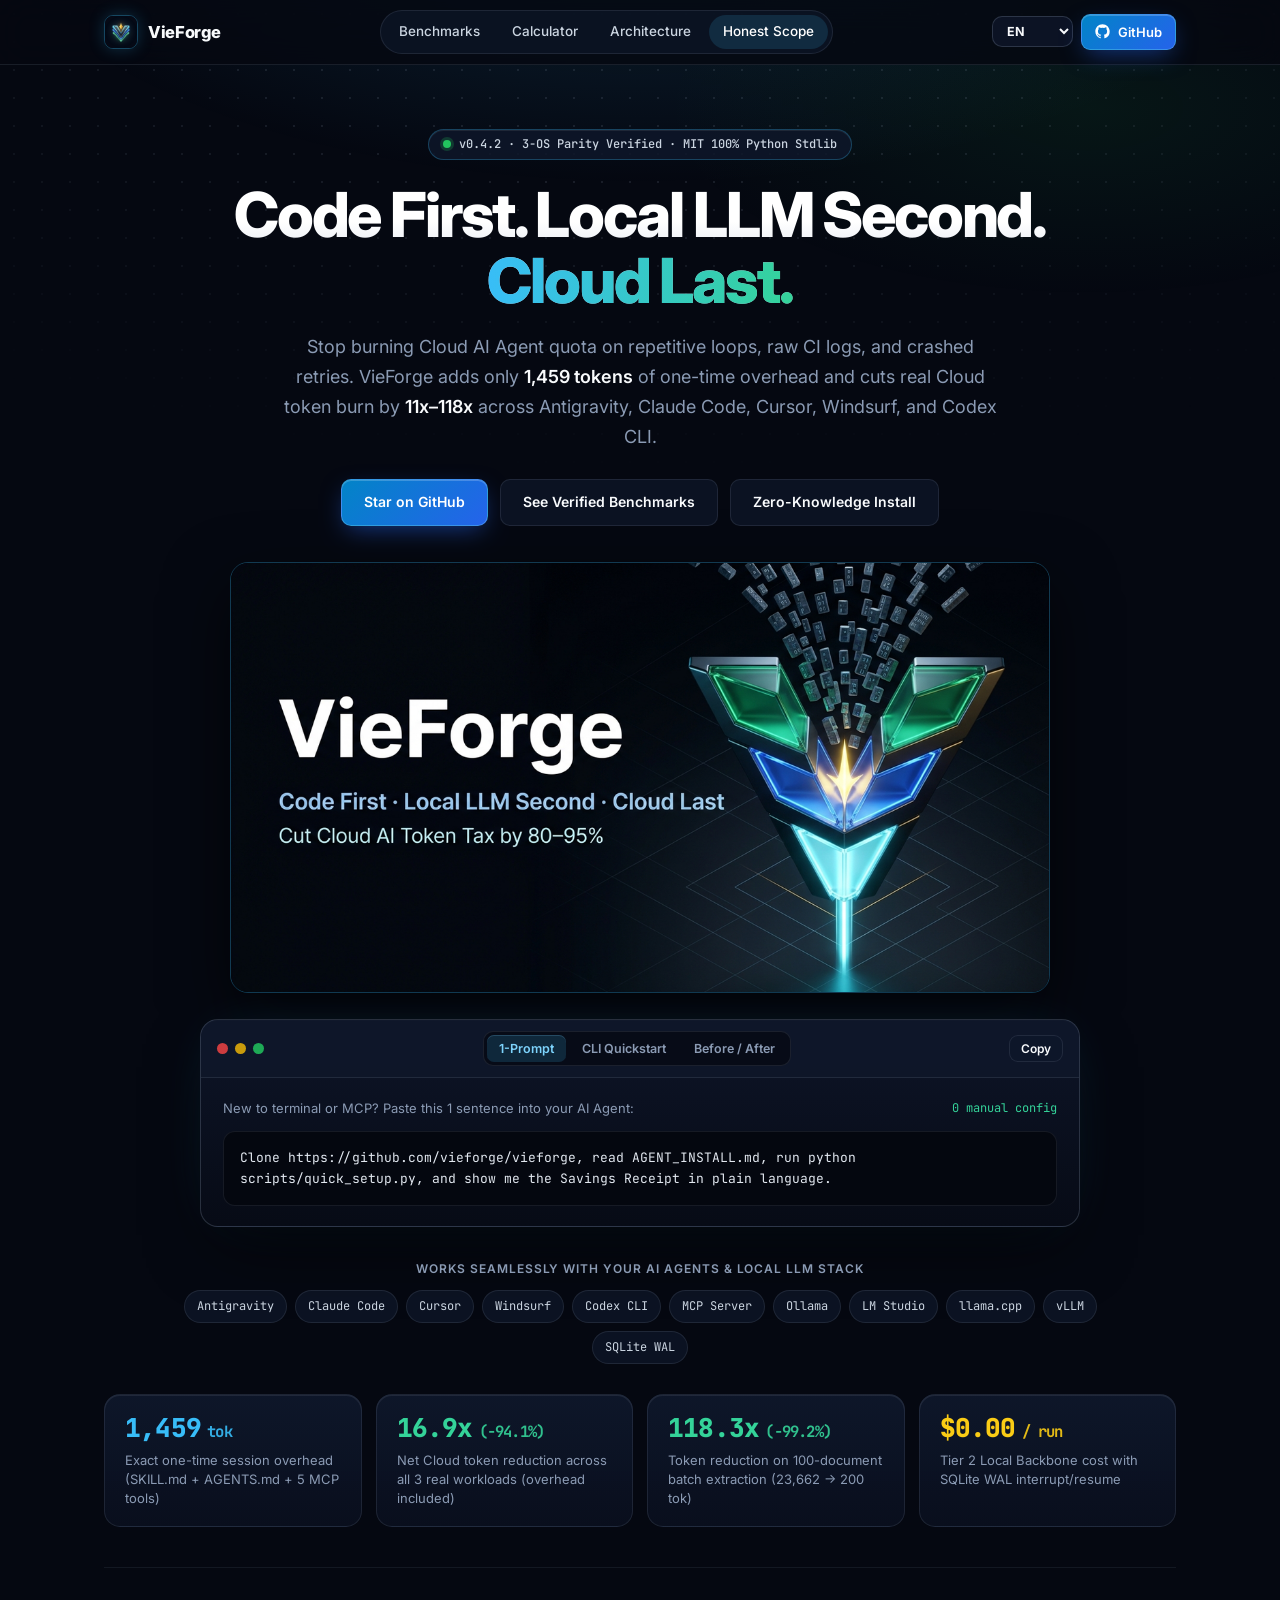
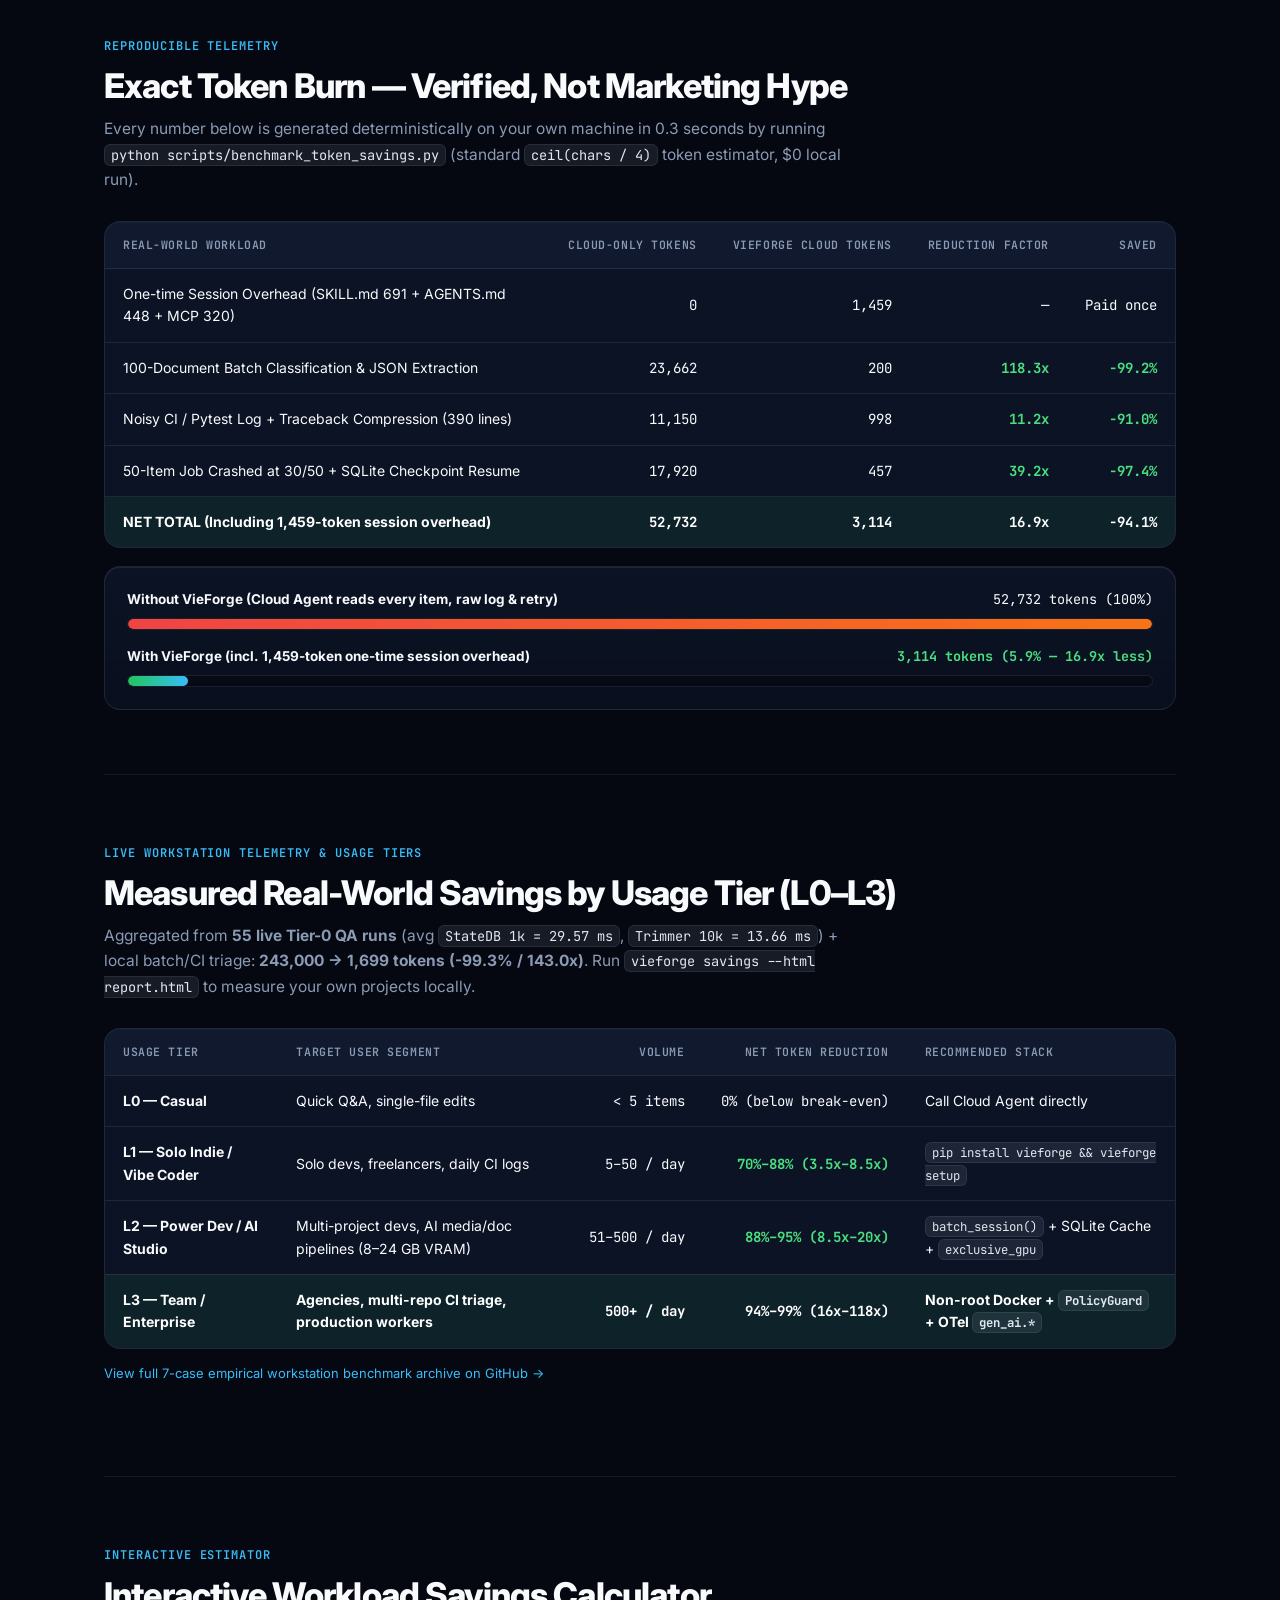
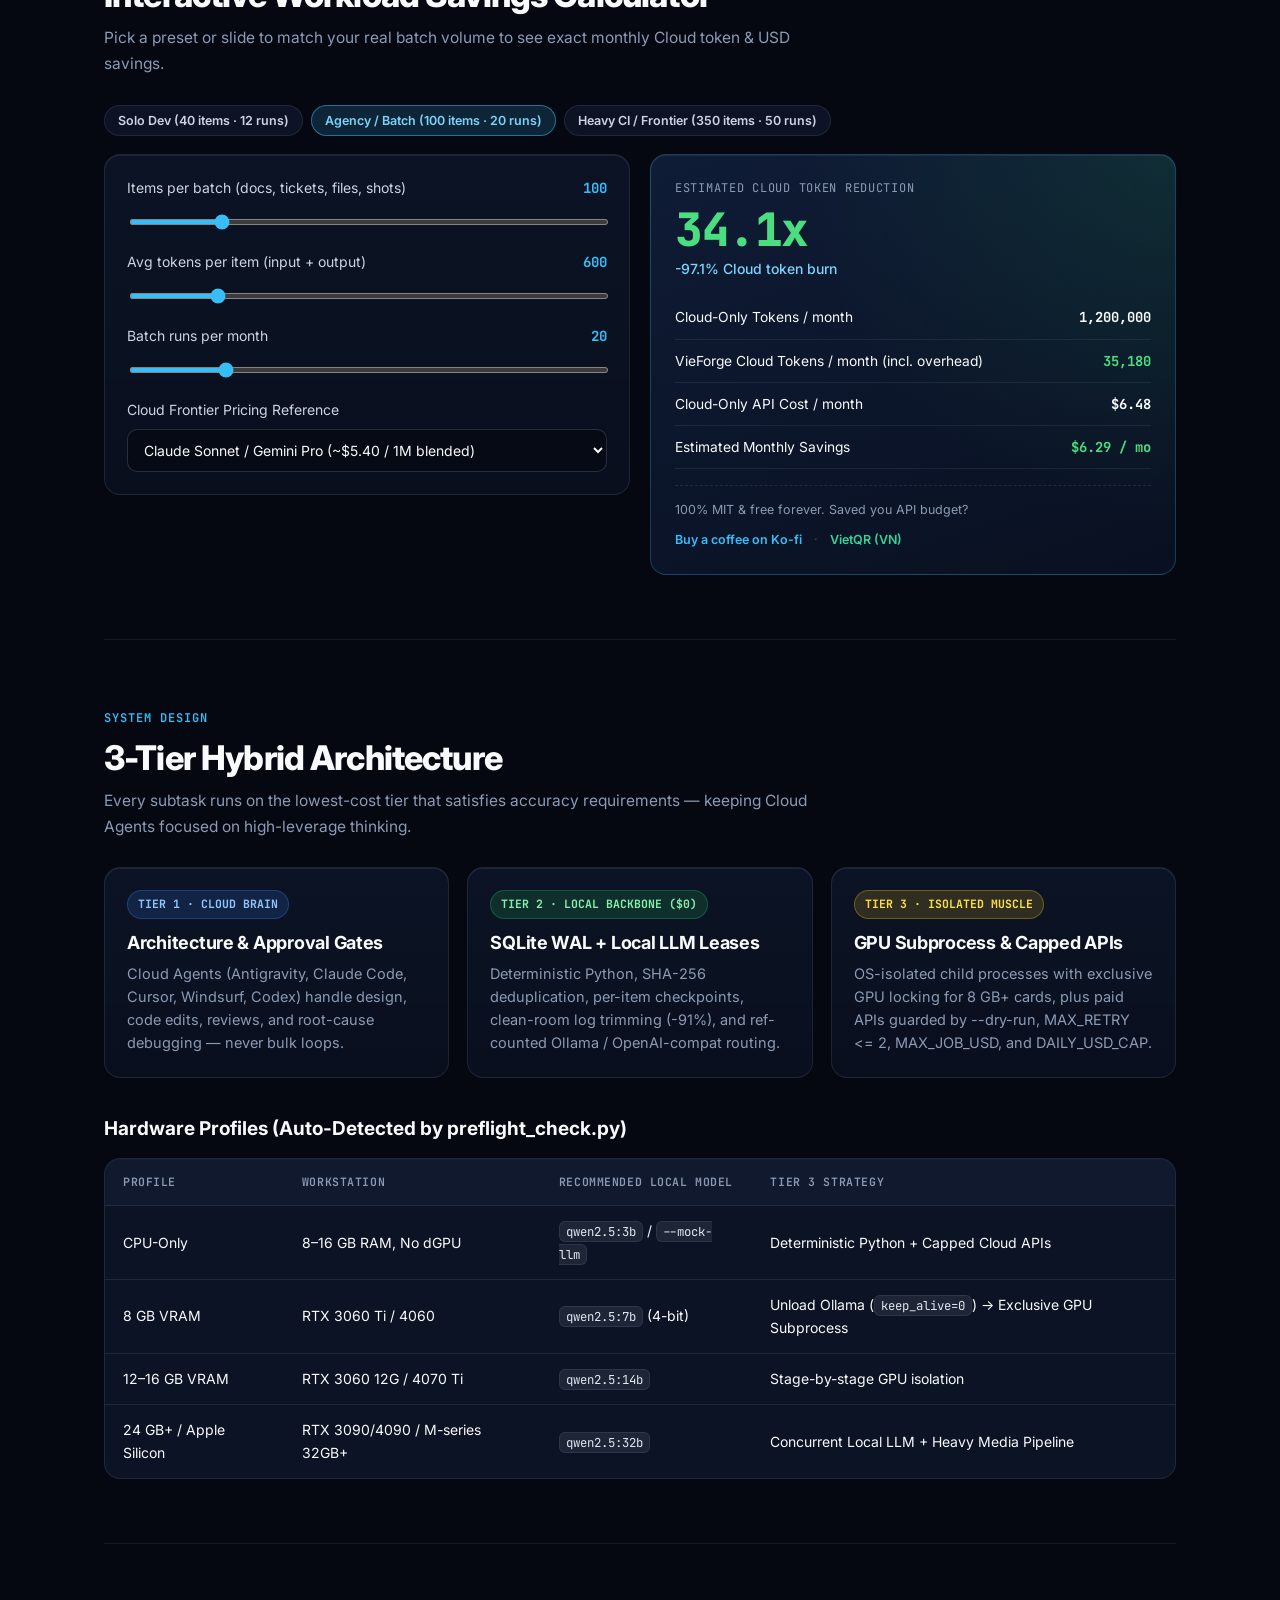
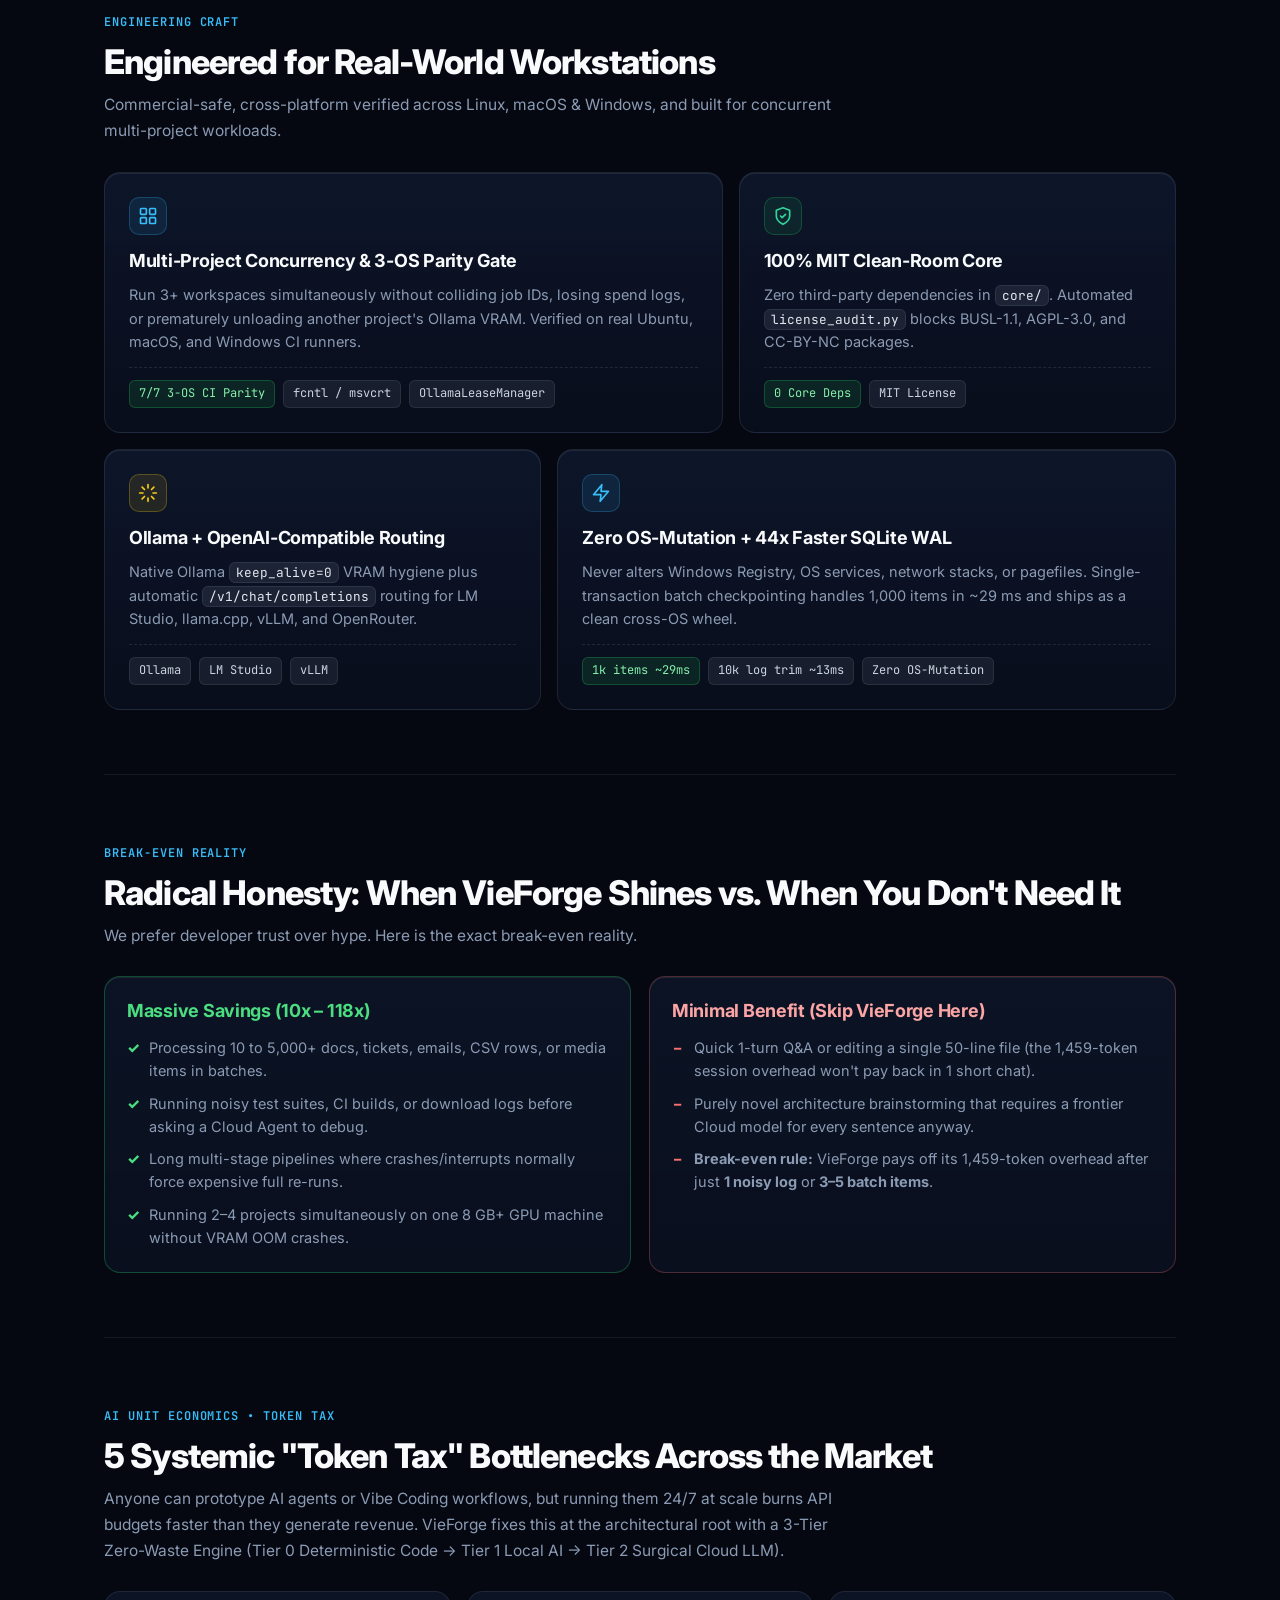
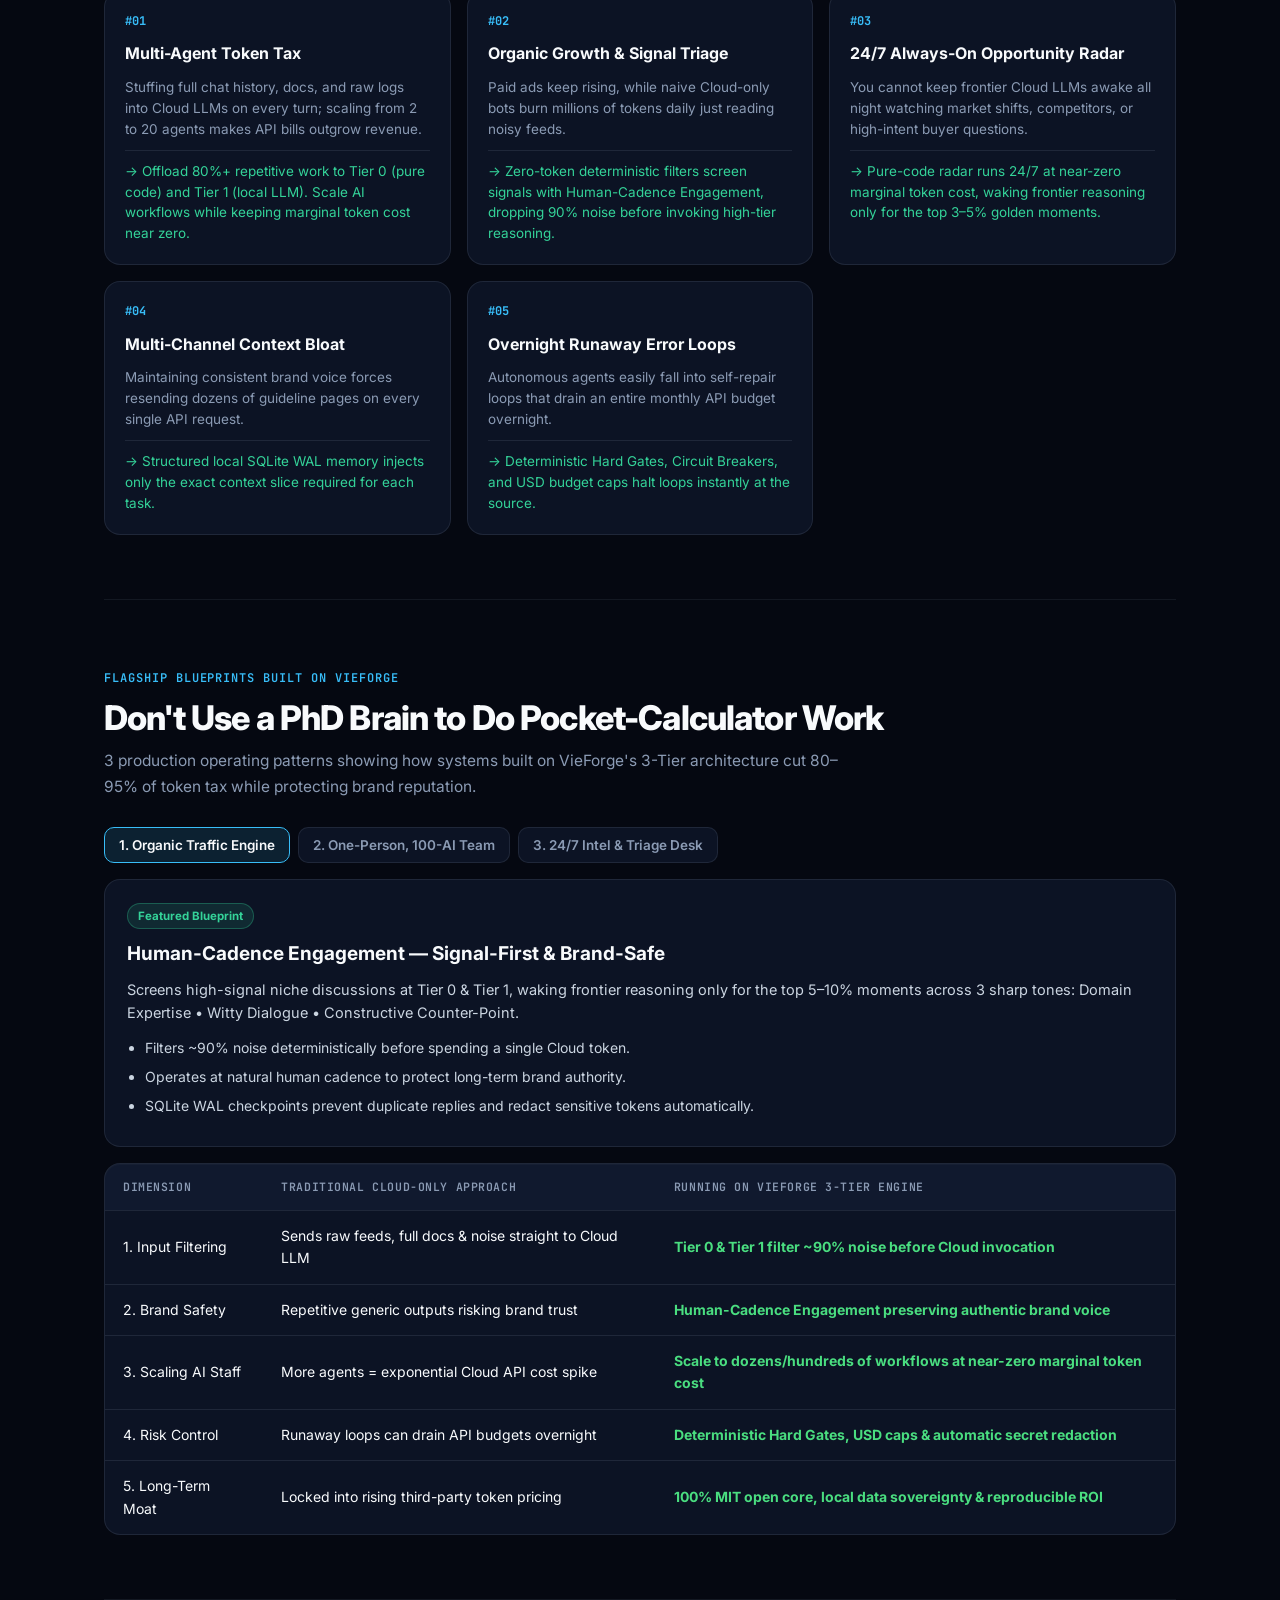
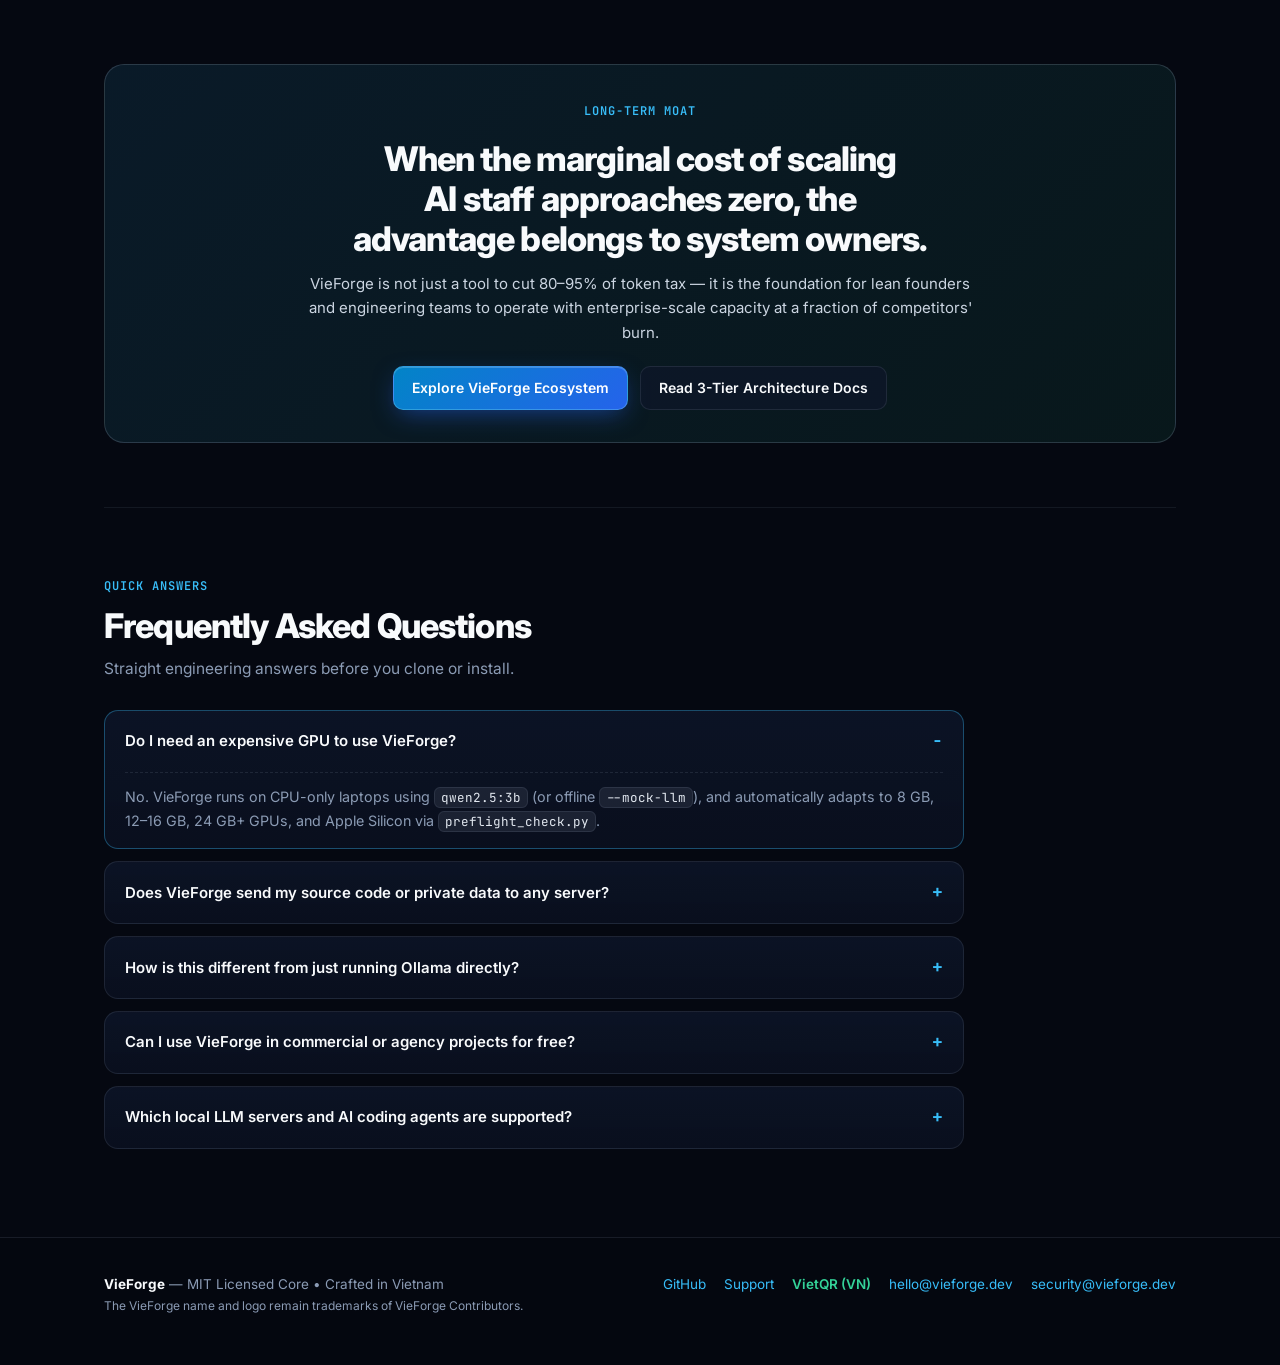
==== commit 62fef857: "feat(web,i18n): add Japanese (ja), German (de), and Korean (ko) 5-language support with hreflang SEO" ====
--- a/website/index.html
+++ b/website/index.html
@@ -9,6 +9,9 @@
   <link rel="canonical" href="https://vieforge.dev/" />
   <link rel="alternate" hreflang="en" href="https://vieforge.dev/?lang=en" />
   <link rel="alternate" hreflang="vi" href="https://vieforge.dev/?lang=vi" />
+  <link rel="alternate" hreflang="ja" href="https://vieforge.dev/?lang=ja" />
+  <link rel="alternate" hreflang="de" href="https://vieforge.dev/?lang=de" />
+  <link rel="alternate" hreflang="ko" href="https://vieforge.dev/?lang=ko" />
   <link rel="alternate" hreflang="x-default" href="https://vieforge.dev/" />
   <meta property="og:site_name" content="VieForge" />
   <meta property="og:locale" content="en_US" />
@@ -1053,7 +1056,13 @@
         <a href="#honest-scope" data-i18n="navHonest">Honest Scope</a>
       </nav>
       <div class="nav-actions">
-        <button type="button" id="langBtn" class="btn btn-ghost btn-sm lang-toggle" aria-label="Switch language">EN / VI</button>
+        <select id="langSelect" aria-label="Select language" style="background:var(--surface);color:var(--text);border:1px solid var(--border-strong);border-radius:10px;padding:6px 10px;font-size:12.5px;font-weight:700;font-family:inherit;cursor:pointer;">
+          <option value="en">EN</option>
+          <option value="vi">VI</option>
+          <option value="ja">日本語</option>
+          <option value="de">DE</option>
+          <option value="ko">한국어</option>
+        </select>
         <a href="https://github.com/vieforge/vieforge" target="_blank" rel="noopener" class="btn btn-primary btn-sm nav-gh-desktop">
           <svg width="15" height="15" viewBox="0 0 24 24" fill="currentColor" aria-hidden="true"><path d="M12 .5C5.65.5.5 5.65.5 12c0 5.08 3.29 9.39 7.86 10.91.57.1.78-.25.78-.55v-1.95c-3.2.7-3.87-1.54-3.87-1.54-.52-1.33-1.28-1.68-1.28-1.68-1.05-.72.08-.7.08-.7 1.16.08 1.77 1.19 1.77 1.19 1.03 1.77 2.71 1.26 3.37.96.1-.75.4-1.26.73-1.55-2.55-.29-5.23-1.28-5.23-5.68 0-1.25.45-2.28 1.18-3.08-.12-.29-.51-1.46.11-3.05 0 0 .97-.31 3.17 1.18a10.9 10.9 0 0 1 5.76 0c2.2-1.49 3.17-1.18 3.17-1.18.62 1.59.23 2.76.11 3.05.74.8 1.18 1.83 1.18 3.08 0 4.41-2.69 5.39-5.25 5.67.42.36.78 1.06.78 2.14v3.17c0 .31.21.66.79.55A11.51 11.51 0 0 0 23.5 12C23.5 5.65 18.35.5 12 .5Z"/></svg>
           GitHub
@@ -1913,10 +1922,13 @@
       }
     };
 
-    const _urlLang = new URLSearchParams(window.location.search).get("lang");
-    let lang = (_urlLang === "vi" || _urlLang === "en")
+    const SUPPORTED_LANGS = ["en", "vi", "ja", "de", "ko"];
+    const _urlLang = (new URLSearchParams(window.location.search).get("lang") || "").toLowerCase();
+    const _savedLang = (() => { try { return localStorage.getItem("vf_lang") || ""; } catch (_) { return ""; } })();
+    const _navLang = (navigator.language || "en").toLowerCase().slice(0, 2);
+    let lang = SUPPORTED_LANGS.includes(_urlLang)
       ? _urlLang
-      : ((navigator.language || "").toLowerCase().startsWith("vi") ? "vi" : "en");
+      : (SUPPORTED_LANGS.includes(_savedLang) ? _savedLang : (SUPPORTED_LANGS.includes(_navLang) ? _navLang : "en"));
     let activeTab = "prompt";
 
     function updateCalc() {
@@ -1960,13 +1972,15 @@
     }
 
     function renderLang() {
-      const t = I18N[lang];
+      const t = Object.assign({}, I18N.en, I18N[lang] || {});
       document.documentElement.lang = lang;
+      const sel = document.getElementById("langSelect");
+      if (sel && sel.value !== lang) sel.value = lang;
       document.querySelectorAll("[data-i18n]").forEach((el) => {
         const key = el.getAttribute("data-i18n");
         if (t[key]) el.innerHTML = t[key];
       });
-      document.getElementById("agentPrompt").textContent = t.promptText;
+      document.getElementById("agentPrompt").textContent = t.promptText || I18N.en.promptText;
       syncMobileTableLabels();
       updateCalc();
     }
@@ -2020,13 +2034,21 @@
       document.getElementById(id).addEventListener("change", handler);
     });
 
-    // Language toggle
-    document.querySelectorAll(".lang-toggle").forEach((btn) => {
-      btn.addEventListener("click", () => {
-        lang = lang === "en" ? "vi" : "en";
+    // 5-Language selector (EN / VI / JA / DE / KO)
+    const langSelect = document.getElementById("langSelect");
+    if (langSelect) {
+      langSelect.value = lang;
+      langSelect.addEventListener("change", () => {
+        lang = SUPPORTED_LANGS.includes(langSelect.value) ? langSelect.value : "en";
+        try { localStorage.setItem("vf_lang", lang); } catch (_) {}
+        try {
+          const u = new URL(window.location.href);
+          u.searchParams.set("lang", lang);
+          window.history.replaceState({}, "", u.toString());
+        } catch (_) {}
         renderLang();
       });
-    });
+    }
 
     // Mobile Navigation Drawer
     const menuBtn = document.getElementById("menuBtn");
@@ -2241,18 +2263,25 @@
 
     (async () => {
       try {
-        const [bRes, cRes] = await Promise.all([
+        const [bRes, cRes, xRes] = await Promise.all([
           fetch("brand.config.json"),
           fetch("content/pr_content.json"),
+          fetch("content/i18n_extra.json"),
         ]);
         if (bRes.ok) {
           const b = await bRes.json();
           if (b && b.displayName) prBrandName = String(b.displayName);
         }
+        if (xRes.ok) {
+          const extra = await xRes.json();
+          ["ja", "de", "ko"].forEach((code) => {
+            if (extra && extra[code]) I18N[code] = Object.assign({}, I18N.en, extra[code]);
+          });
+        }
         if (cRes.ok) {
           prData = await cRes.json();
-          renderPrSections();
         }
+        renderLang();
       } catch (_) {}
     })();
 
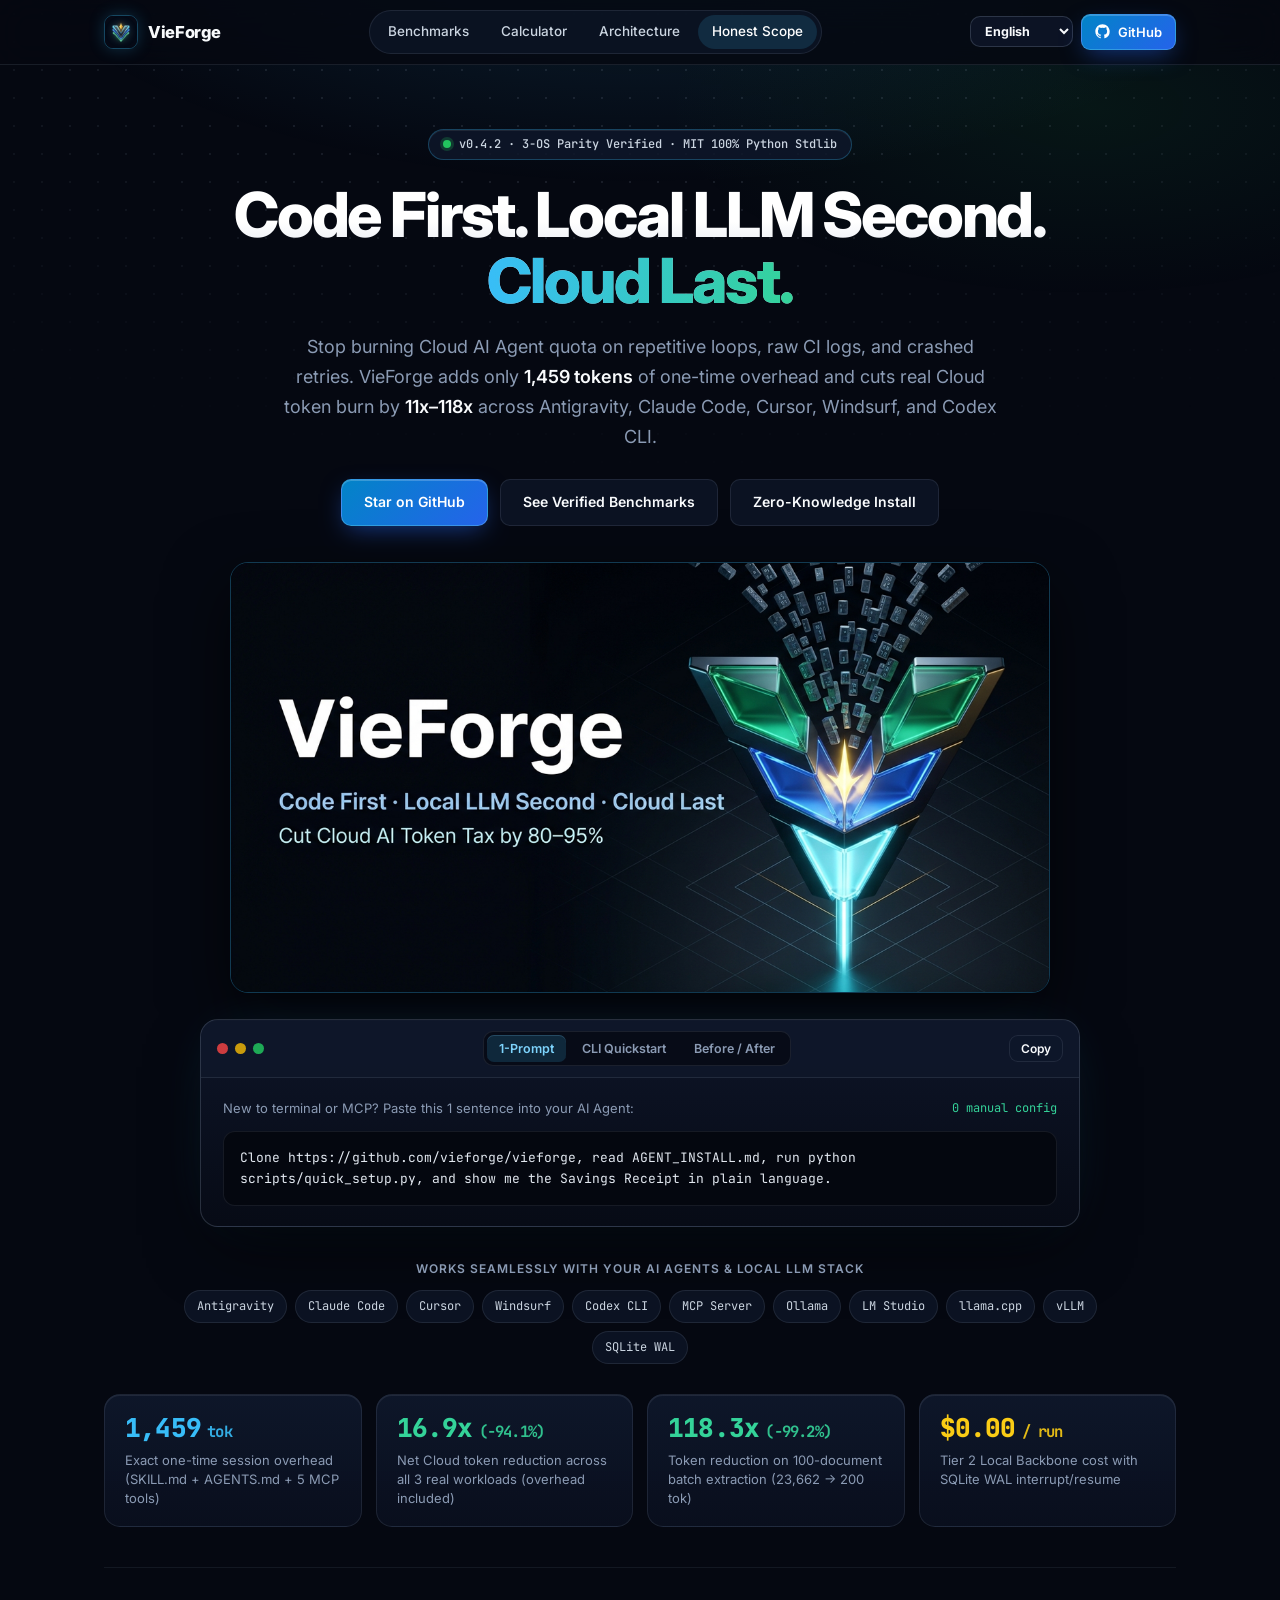
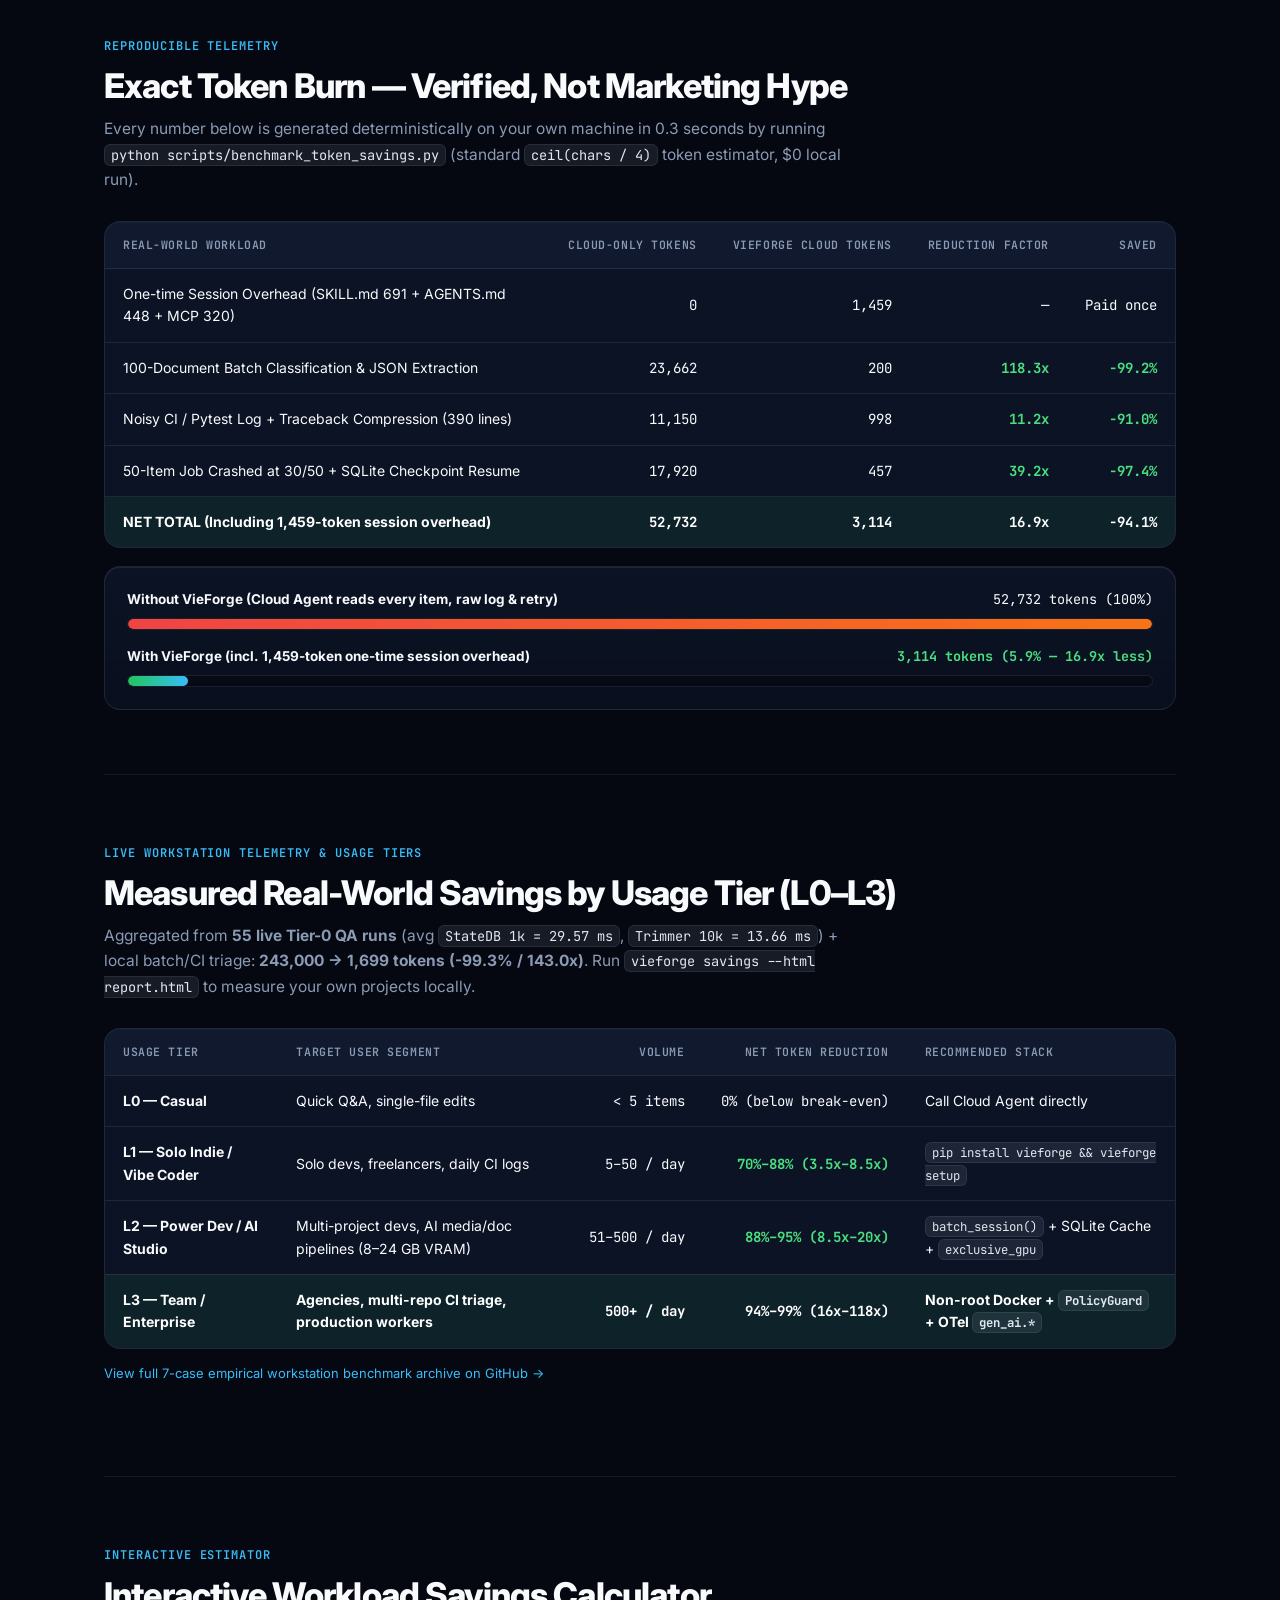
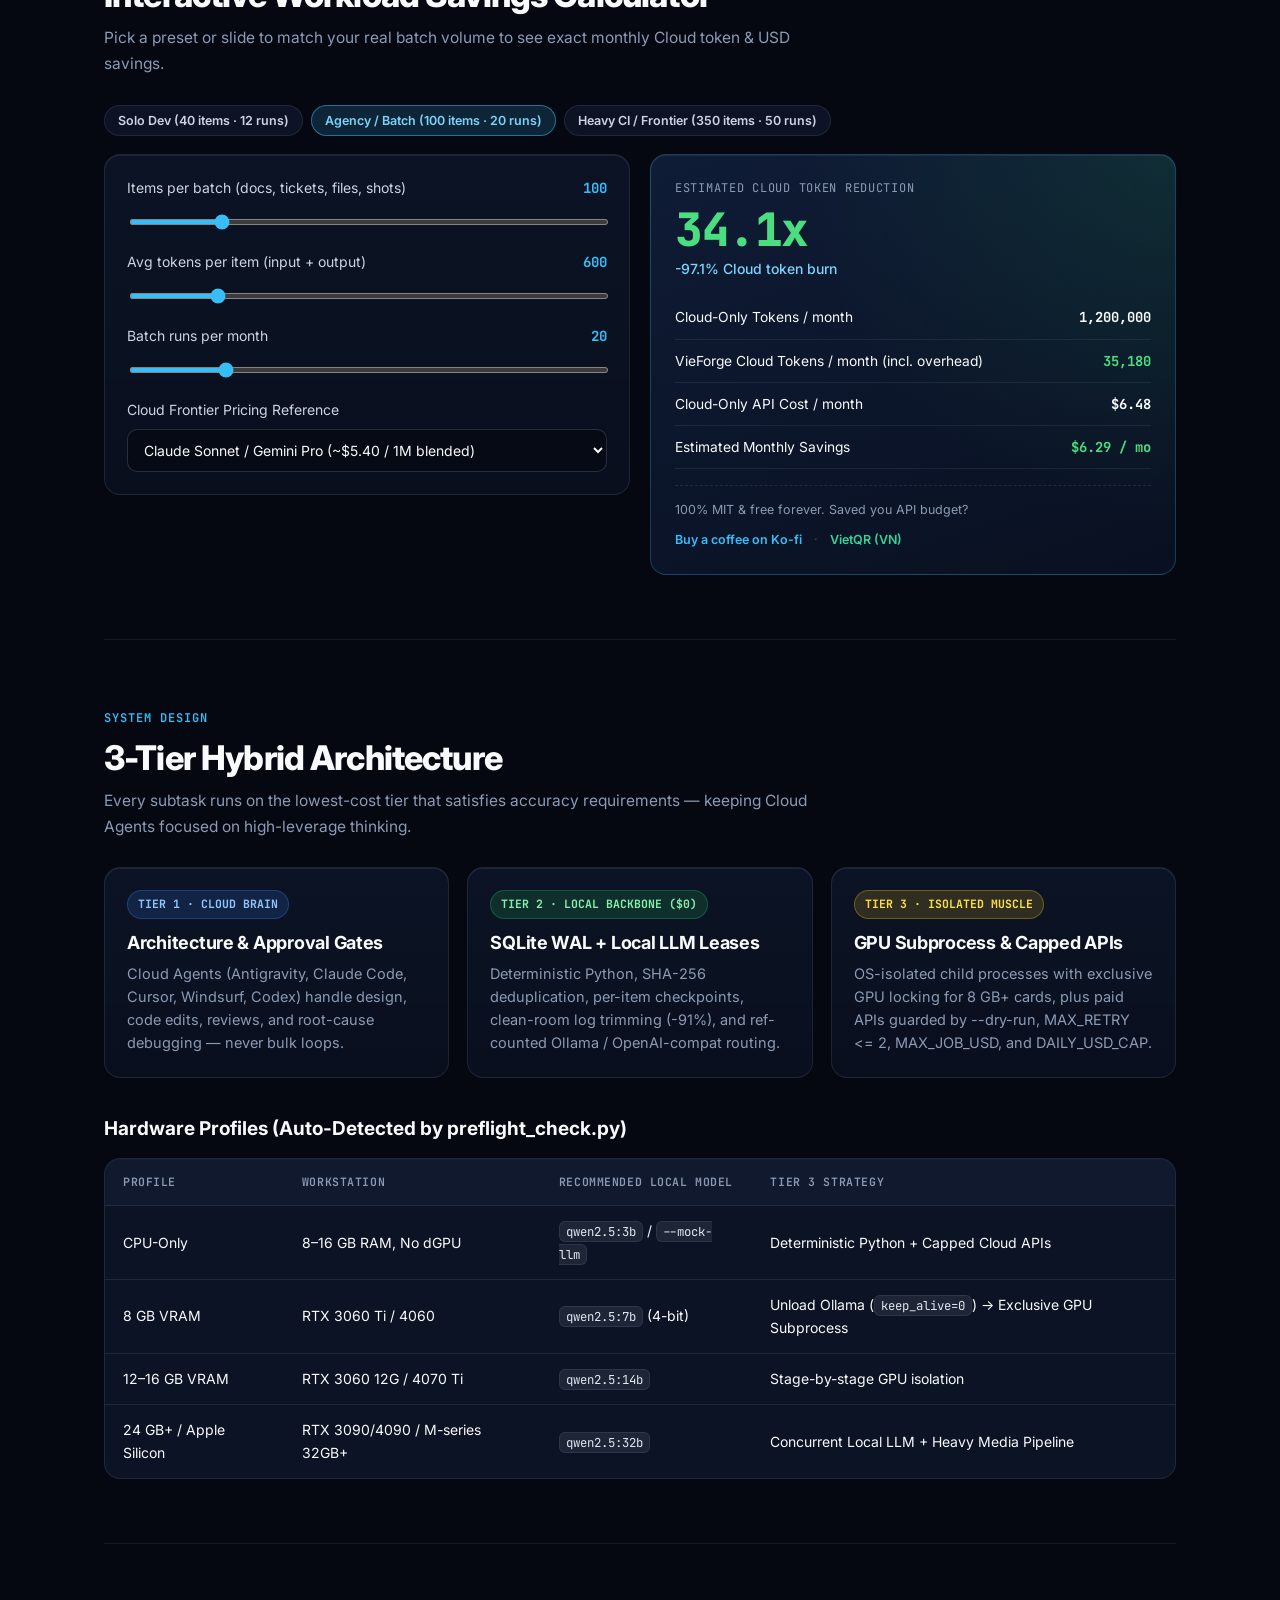
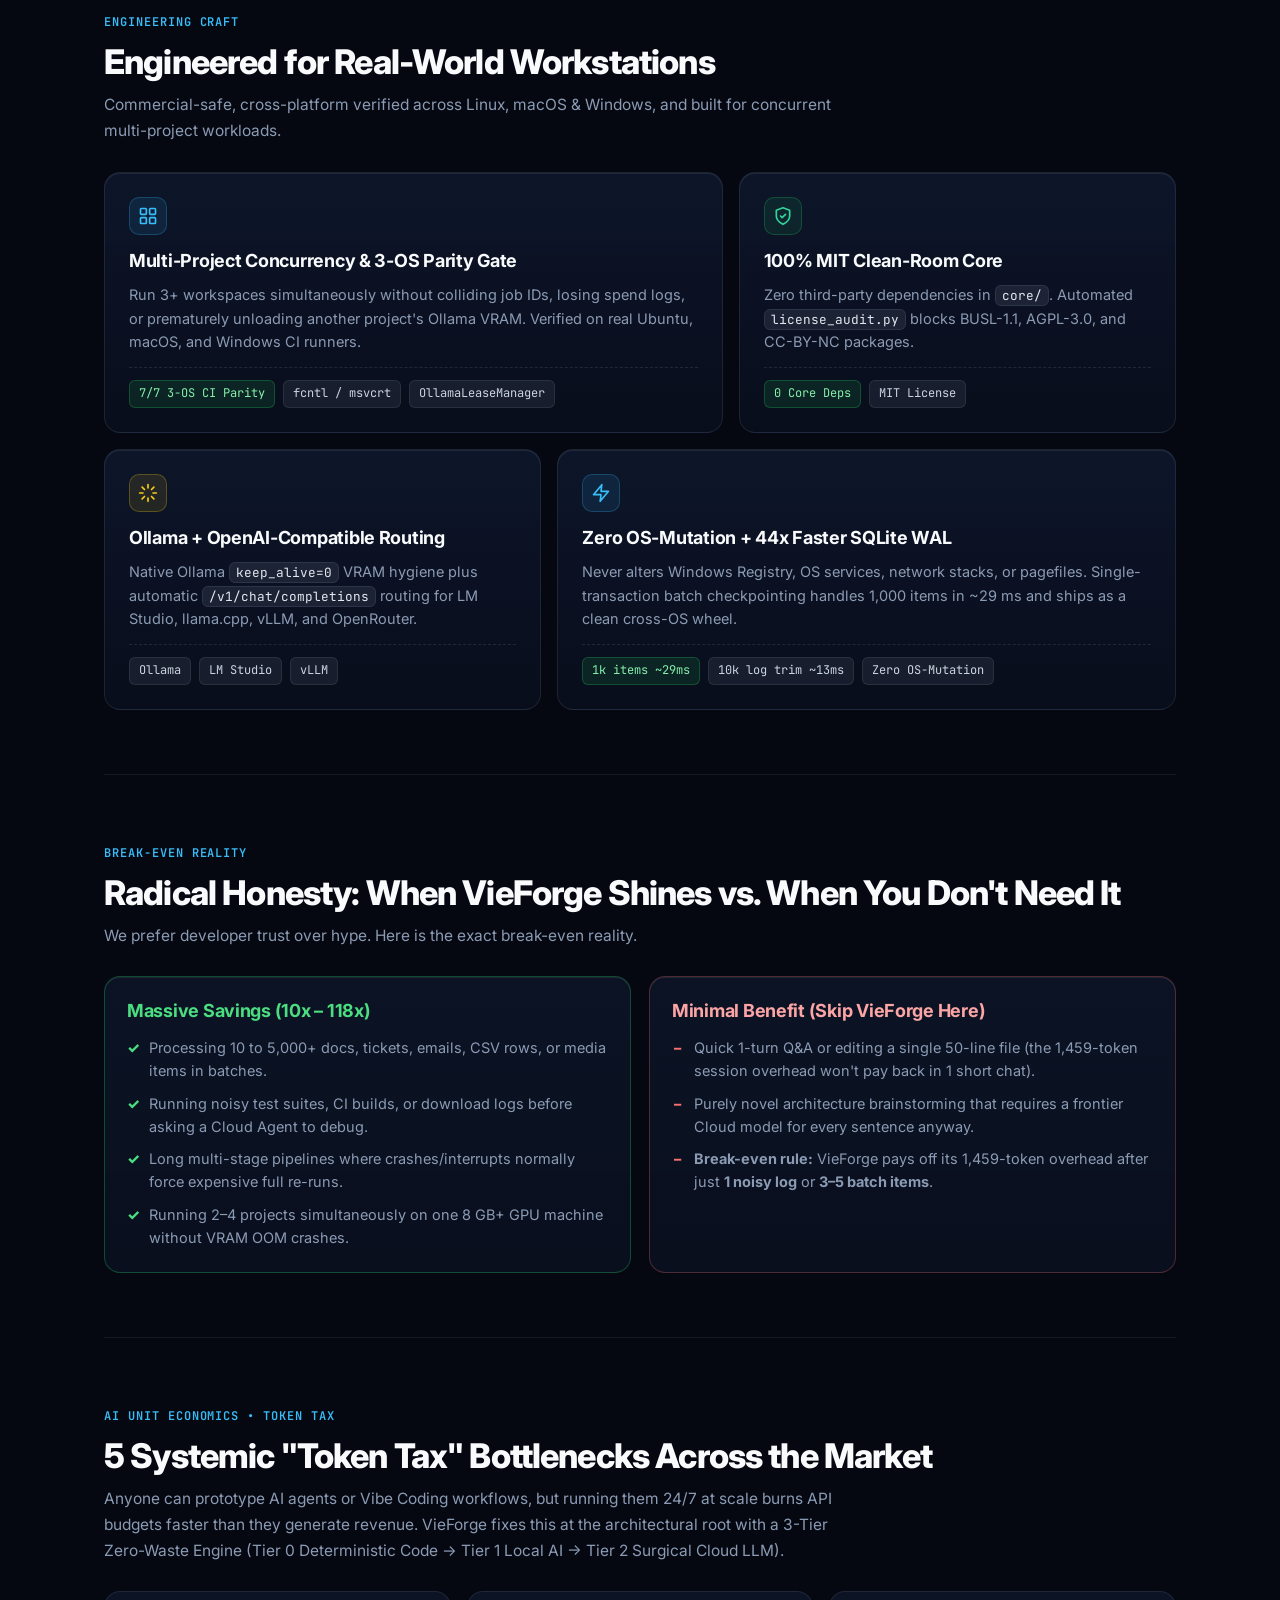
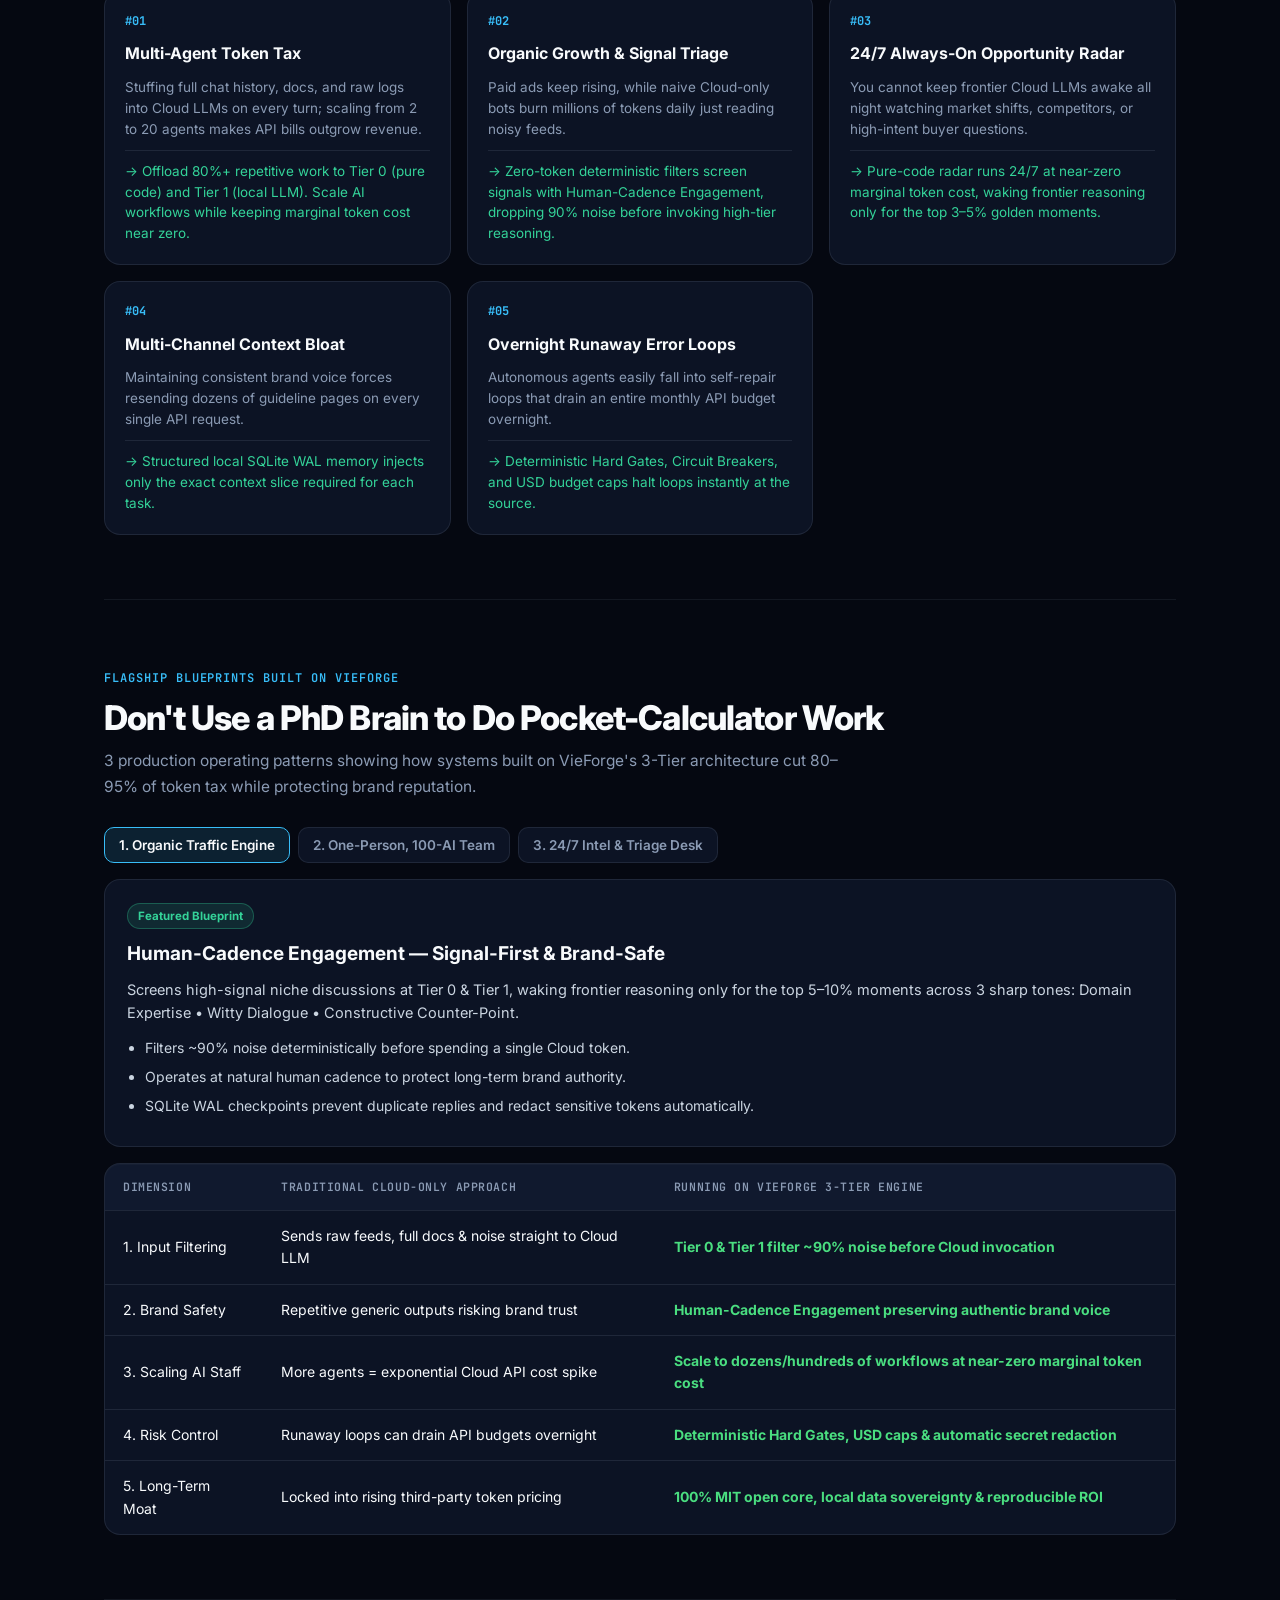
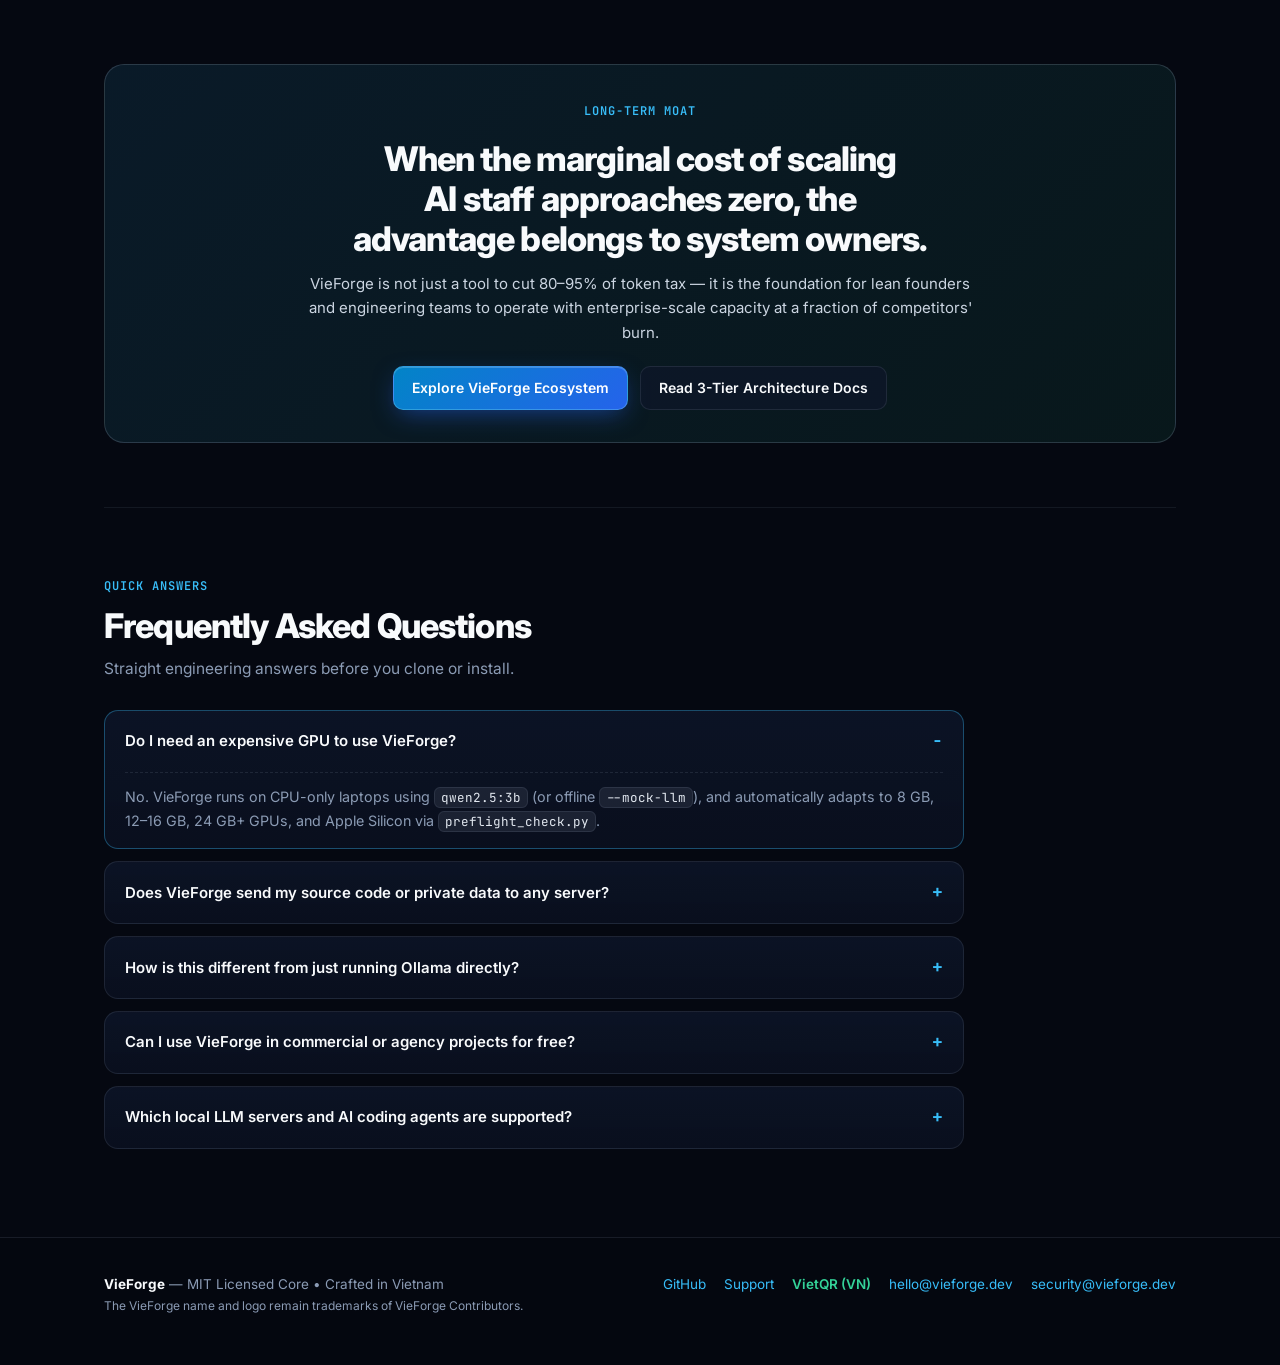
==== commit aedb8ab8: "feat(web,i18n): refine native-friendly copy (JA/DE/KO), switch selector to native autonyms, and loca" ====
--- a/website/index.html
+++ b/website/index.html
@@ -1057,10 +1057,10 @@
       </nav>
       <div class="nav-actions">
         <select id="langSelect" aria-label="Select language" style="background:var(--surface);color:var(--text);border:1px solid var(--border-strong);border-radius:10px;padding:6px 10px;font-size:12.5px;font-weight:700;font-family:inherit;cursor:pointer;">
-          <option value="en">EN</option>
-          <option value="vi">VI</option>
+          <option value="en">English</option>
+          <option value="vi">Tiếng Việt</option>
           <option value="ja">日本語</option>
-          <option value="de">DE</option>
+          <option value="de">Deutsch</option>
           <option value="ko">한국어</option>
         </select>
         <a href="https://github.com/vieforge/vieforge" target="_blank" rel="noopener" class="btn btn-primary btn-sm nav-gh-desktop">
@@ -1951,13 +1951,26 @@
       const vfUsd = (vfTokMonth / 1e6) * usdPer1M;
       const savedUsd = Math.max(0, cloudUsd - vfUsd);
 
+      const PCT_SUFFIX = {
+        en: "% Cloud token burn",
+        vi: "% lượng token Cloud tiêu thụ",
+        ja: "% クラウドトークン削減",
+        de: "% weniger Cloud-Tokens",
+        ko: "% 클라우드 토큰 절감",
+      };
+      const MO_SUFFIX = {
+        en: " / mo",
+        vi: " / tháng",
+        ja: " / 月",
+        de: " / Monat",
+        ko: " / 월",
+      };
       document.getElementById("outMult").textContent = mult.toFixed(1) + "x";
-      document.getElementById("outPct").textContent =
-        (lang === "vi" ? "-" + pct.toFixed(1) + "% lượng token Cloud tiêu thụ" : "-" + pct.toFixed(1) + "% Cloud token burn");
+      document.getElementById("outPct").textContent = "-" + pct.toFixed(1) + (PCT_SUFFIX[lang] || PCT_SUFFIX.en);
       document.getElementById("outCloudTok").textContent = cloudTokMonth.toLocaleString();
       document.getElementById("outVfTok").textContent = vfTokMonth.toLocaleString();
       document.getElementById("outCloudUsd").textContent = "$" + cloudUsd.toFixed(2);
-      document.getElementById("outSavedUsd").textContent = "$" + savedUsd.toFixed(2) + (lang === "vi" ? " / tháng" : " / mo");
+      document.getElementById("outSavedUsd").textContent = "$" + savedUsd.toFixed(2) + (MO_SUFFIX[lang] || MO_SUFFIX.en);
     }
 
     function syncMobileTableLabels() {
